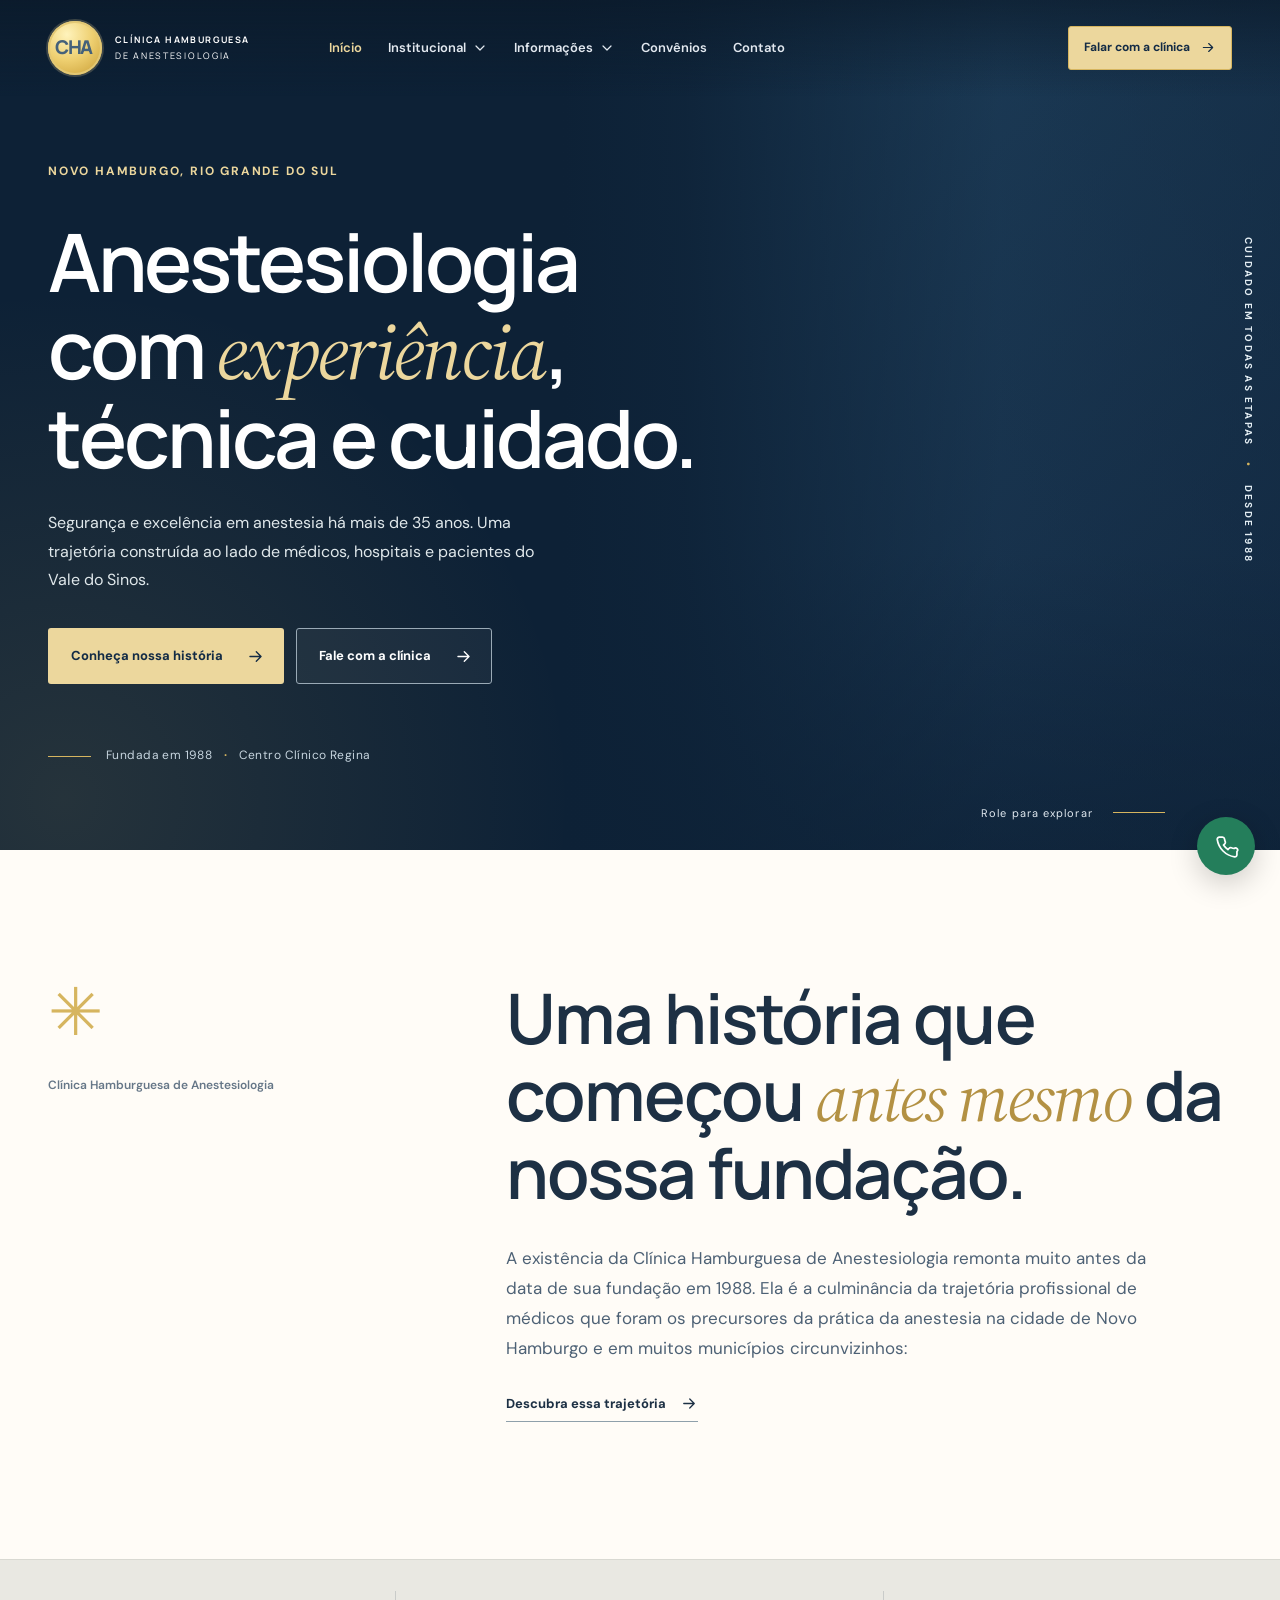
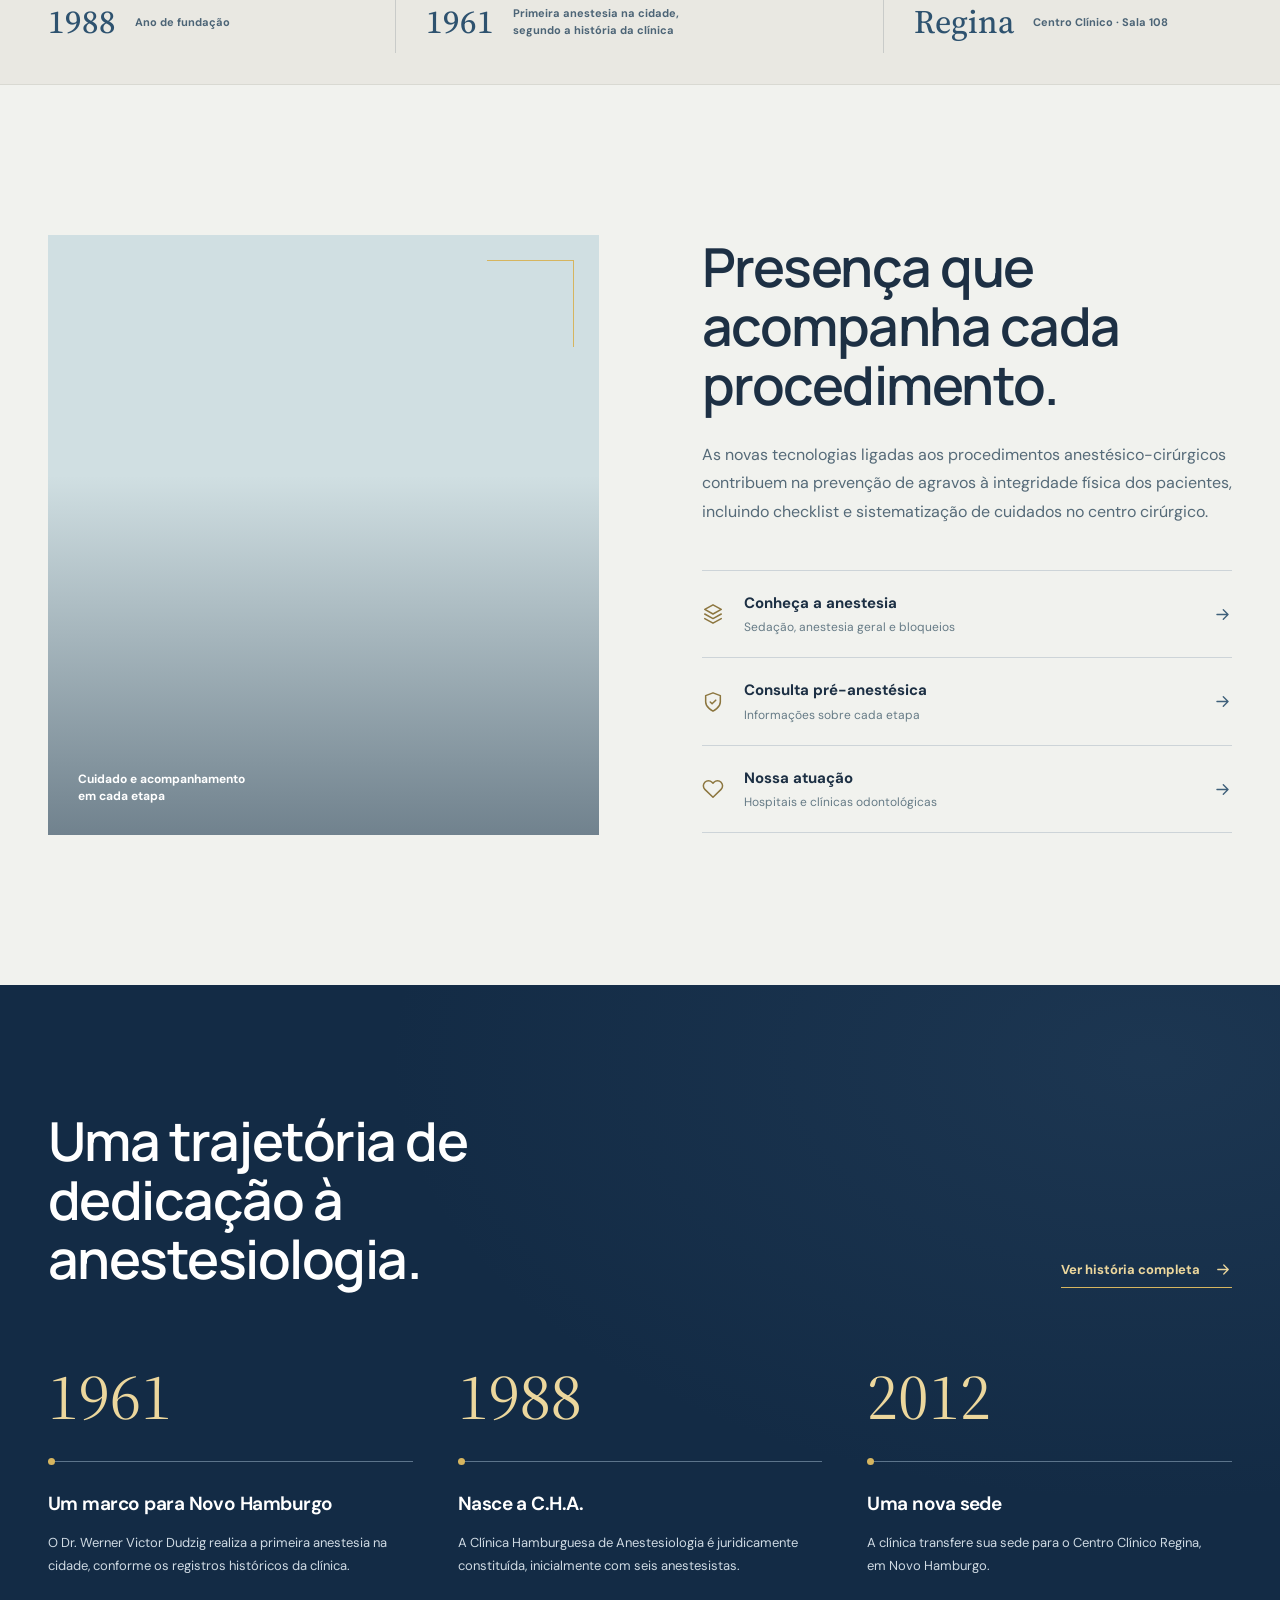
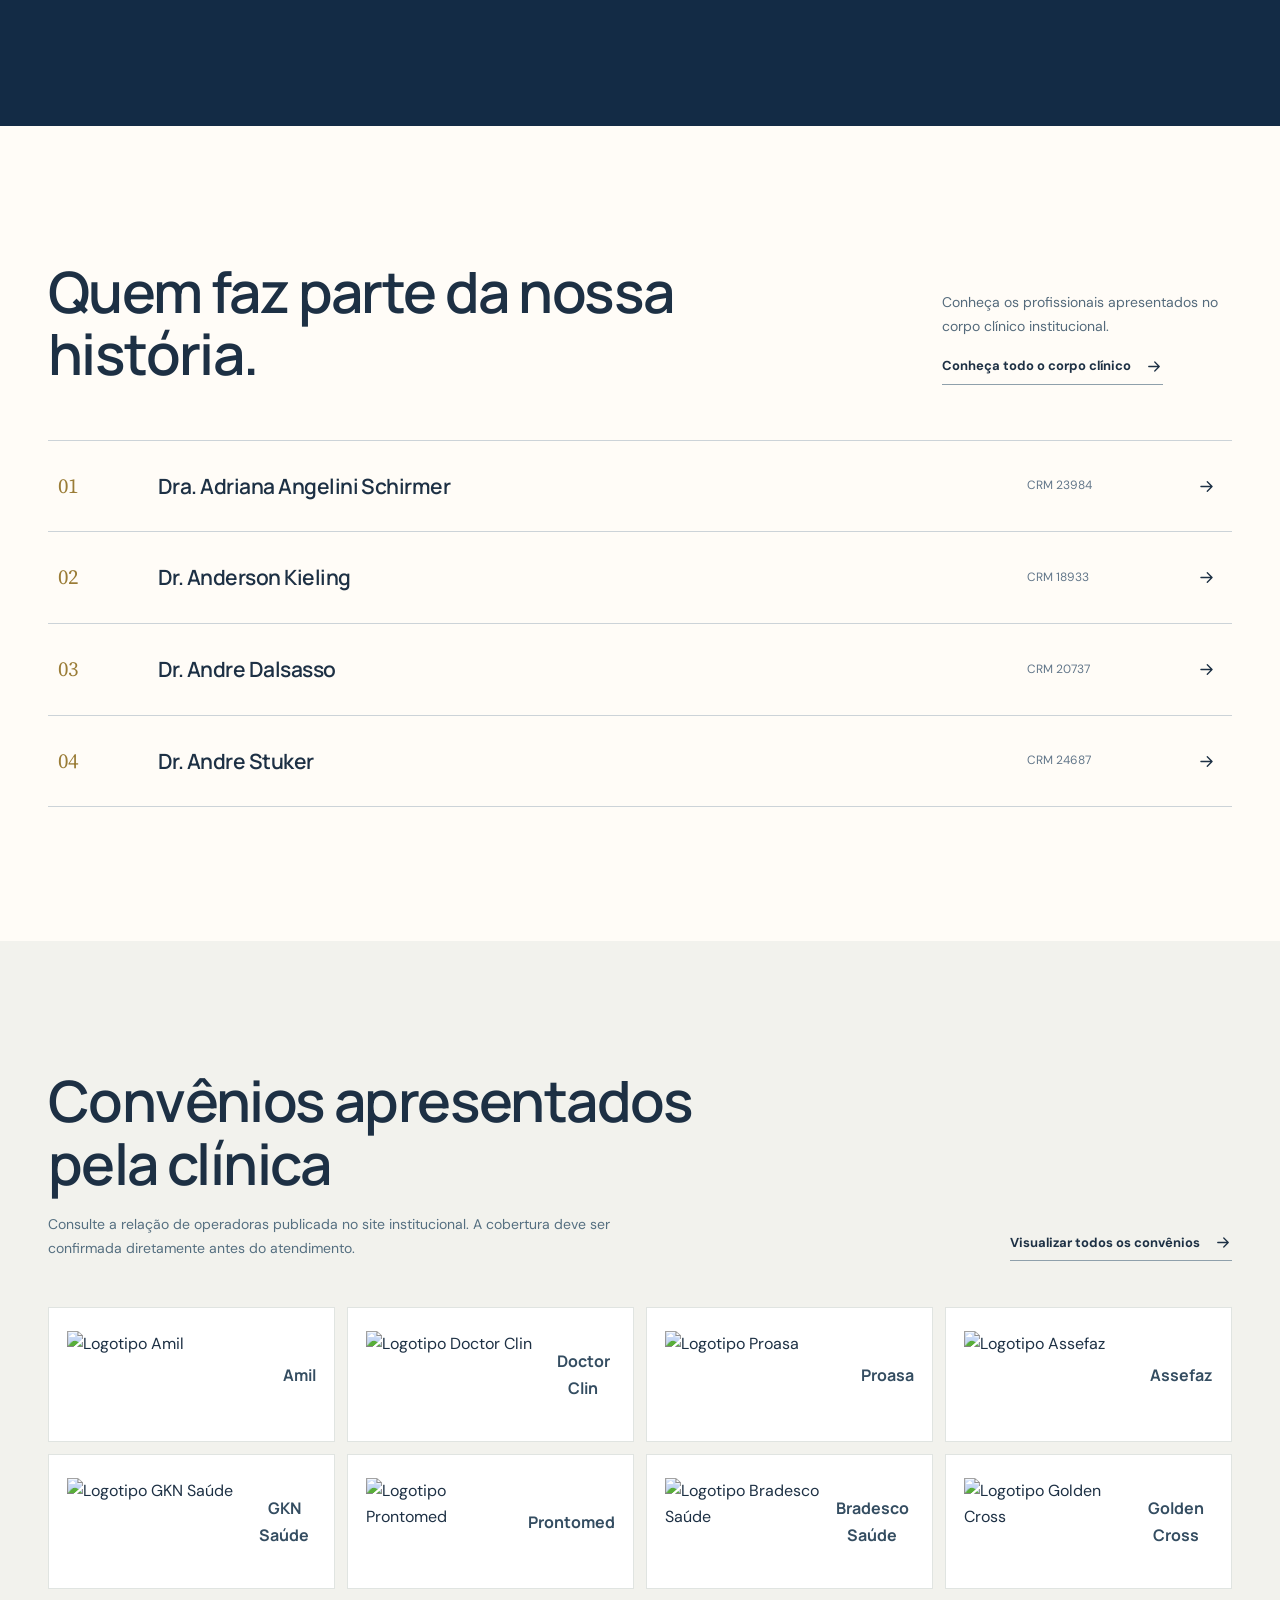
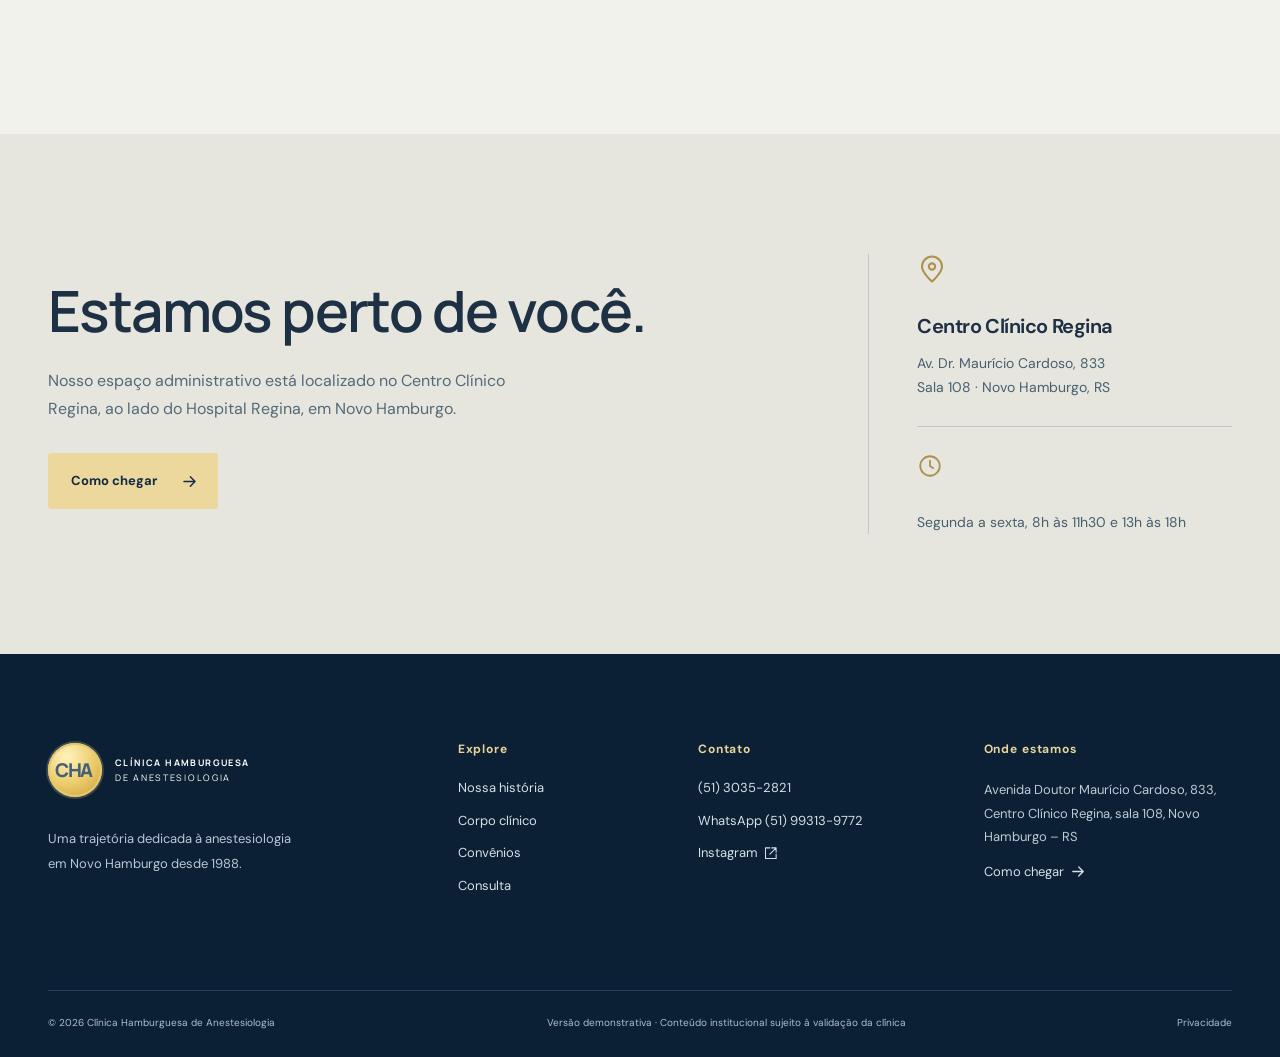
==== index.html @ e865739a "feat: primeira versão completa do site institucional CHA" ====
<!doctype html>
<html lang="pt-BR">
<head>
  <meta charset="UTF-8" />
  <meta name="viewport" content="width=device-width, initial-scale=1" />
  <meta name="theme-color" content="#122943" />
  <meta name="description" content="Clínica Hamburguesa de Anestesiologia. Desde 1988 em Novo Hamburgo, RS. Conheça nossa história, corpo clínico, convênios e formas de atendimento." />
  <meta property="og:type" content="website" />
  <meta property="og:title" content="Clínica Hamburguesa de Anestesiologia | Novo Hamburgo" />
  <meta property="og:description" content="Conheça a história, o corpo clínico e os serviços de anestesiologia da C.H.A." />
  <meta property="og:image" content="https://clinicaanestesiologia.com.br/wp-content/uploads/2019/10/logo-CHA.png" />
  <title>Clínica Hamburguesa de Anestesiologia — Novo Hamburgo</title>
  <link rel="preconnect" href="https://fonts.googleapis.com" />
  <link rel="preconnect" href="https://fonts.gstatic.com" crossorigin />
  <link href="https://fonts.googleapis.com/css2?family=DM+Sans:wght@400;500;600;700&family=Manrope:wght@400;500;600;700;800&family=Source+Serif+4:opsz,wght@8..60,400;8..60,500;8..60,600&display=swap" rel="stylesheet" />
  <style>:root{--navy:#132b45;--navy-2:#0d2136;--navy-3:#1f4267;--cream:#f7f5ef;--paper:#fffcf7;--gold:#d6b55f;--gold-2:#ecd79d;--ink:#1d3044;--muted:#57697a;--line:#dce0df;--white:#fff;--wrap:1232px;--serif:'Source Serif 4',Georgia,serif;--sans:'DM Sans',Arial,sans-serif;--display:'Manrope',Arial,sans-serif}
*,*::before,*::after{box-sizing:border-box}html{scroll-behavior:smooth;scroll-padding-top:110px}body{margin:0;background:var(--cream);color:var(--ink);font-family:var(--sans);font-size:16px;line-height:1.65;-webkit-font-smoothing:antialiased;text-rendering:optimizeLegibility}::selection{background:var(--gold);color:var(--navy)}::-webkit-scrollbar{width:10px}::-webkit-scrollbar-thumb{background:#a7b3bc;border:2px solid var(--cream);border-radius:20px}::-webkit-scrollbar-track{background:var(--cream)}a{color:inherit;text-decoration:none}button,input{font:inherit}button{cursor:pointer}img{display:block;max-width:100%}svg{flex-shrink:0}h1,h2,h3,h4,p{margin-top:0}h1,h2,h3{line-height:1.1;letter-spacing:-.028em}h1,h2{font-family:var(--display);font-weight:600}h2{font-size:clamp(2.35rem,4.45vw,4.35rem)}h3{font-size:1.25rem;font-weight:650}p{line-height:1.77}a:focus-visible,button:focus-visible,input:focus-visible{outline:3px solid var(--gold);outline-offset:5px;border-radius:2px}.wrap{width:min(calc(100% - 96px),var(--wrap));margin-inline:auto}.top-progress{position:fixed;top:0;left:0;width:100%;height:3px;transform:scaleX(0);transform-origin:left;background:var(--gold);z-index:1000;pointer-events:none}.skip-link{position:fixed;top:-200px;left:24px;z-index:1001;background:var(--paper);padding:12px 20px}.skip-link:focus{top:12px}.no-script{padding:32px;max-width:700px;margin:auto}.site-header{position:fixed;z-index:100;top:0;width:100%;height:96px;color:white;transition:background .3s ease,height .3s ease,box-shadow .3s ease;background:linear-gradient(180deg,rgba(10,24,39,.62),rgba(10,24,39,0))}.site-header.scrolled{height:78px;background:rgba(12,32,53,.97);box-shadow:0 10px 35px #081b2f17}.header-inner{height:100%;display:flex;align-items:center;gap:28px;justify-content:space-between}.brand{display:inline-flex;align-items:center;gap:13px;min-width:253px;max-width:290px}.brand-mark{width:54px;height:54px;flex:none;border-radius:50%;background:radial-gradient(circle at 35% 25%,#fff3bc 0%,#eecf70 48%,#c79b32 100%);color:#45617a;display:flex;align-items:center;justify-content:center;box-shadow:inset 0 0 0 2px #e3c875,0 0 0 2px rgba(236,215,157,.22)}.brand-mark strong{font-family:var(--display);font-size:19px;font-weight:800;letter-spacing:-.08em;padding-right:3px}.brand-type{font-family:var(--display);display:grid;gap:3px;color:#fff;font-size:9px;font-weight:700;letter-spacing:.155em;line-height:1.35}.brand-type span:last-child{font-size:9px;font-weight:400;letter-spacing:.19em}.desktop-nav{display:flex;gap:26px;align-items:center;font-size:13px;font-weight:600}.desktop-nav>a,.nav-dropdown>button{white-space:nowrap;display:flex;gap:6px;align-items:center;color:#e3e9f0;transition:color .2s ease;background:none;border:0;padding:14px 0}.desktop-nav a:hover,.desktop-nav .is-current,.nav-dropdown button:hover{color:var(--gold-2)}.nav-dropdown{position:relative}.nav-dropdown button svg{transition:transform .25s}.nav-dropdown button[aria-expanded="true"] svg{transform:rotate(180deg)}.dropdown-panel{opacity:0;visibility:hidden;pointer-events:none;position:absolute;top:100%;left:-24px;width:224px;border-radius:8px;background:var(--paper);color:var(--navy);box-shadow:0 20px 45px #091a3052;padding:11px 0;transform:translateY(-7px);transition:opacity .18s,transform .18s,visibility .18s}.nav-dropdown:hover .dropdown-panel,.nav-dropdown:focus-within .dropdown-panel,.nav-dropdown:has(button[aria-expanded="true"]) .dropdown-panel{opacity:1;visibility:visible;pointer-events:auto;transform:translateY(0)}.dropdown-panel a{display:block;padding:9px 22px;transition:background .2s;color:var(--navy)}.dropdown-panel a:hover{background:#ede9dd;color:var(--navy)}.header-contact{margin-left:auto;display:inline-flex;align-items:center;gap:10px;color:var(--navy);background:var(--gold-2);border:1px solid var(--gold);padding:11px 15px;border-radius:3px;white-space:nowrap;font-weight:700;font-size:12px;transition:transform .25s,background .25s}.header-contact svg{width:16px}.header-contact:hover{transform:translateY(-2px);background:#ffe4a0}.mobile-toggle,.mobile-menu{display:none}.btn{display:inline-flex;align-items:center;justify-content:space-between;gap:23px;padding:17px 18px 17px 22px;min-height:56px;border:1px solid transparent;font-size:13px;font-weight:700;border-radius:3px;line-height:1.1;transition:background .25s,color .25s,transform .25s,box-shadow .25s;white-space:nowrap}.btn-icon{display:flex;align-items:center;justify-content:center}.btn:hover{transform:translateY(-3px);box-shadow:0 14px 28px rgba(4,16,30,.16)}.btn-gold{color:var(--navy);background:var(--gold-2)}.btn-gold:hover{background:#ffe5a0}.btn-outline{color:white;border-color:#9aaab6;background:#ffffff0b}.btn-outline:hover{background:#fff;color:var(--navy)}.btn-navy{background:var(--navy);color:white}.btn-navy:hover{background:var(--navy-3)}.text-link{display:inline-flex;gap:14px;align-items:center;font-size:13px;font-weight:700;border-bottom:1px solid #8fa0ab;padding-bottom:7px;transition:gap .2s,color .2s}.text-link svg,.contact-facts a svg,.map-bottom a svg,.footer-address a svg{width:18px;transition:transform .3s}.text-link:hover{gap:22px;color:#a47a23}.text-link.on-dark{color:var(--gold-2);border-color:#d6b55f}.light-surface{background:var(--paper)}
/* Hero */
.hero{height:min(850px,100svh);min-height:715px;background:var(--navy-2);position:relative;overflow:hidden;color:white}.hero-picture{position:absolute;inset:0 0 0 44%;background:linear-gradient(140deg,#234967,#172f4a);overflow:hidden}.hero-picture img{width:100%;height:100%;object-fit:cover;object-position:center;filter:saturate(.64) contrast(1.09) brightness(.84);animation:hero-zoom 13s cubic-bezier(.13,.84,.17,1) both}.hero-picture:after{content:'';position:absolute;inset:0;background:linear-gradient(90deg,var(--navy-2) 0%,rgba(13,33,54,.9) 17%,rgba(13,33,54,.28) 61%,rgba(13,33,54,.45) 100%),linear-gradient(0deg,rgba(13,33,54,.65),transparent 35%)}.hero-constellation{position:absolute;right:0;bottom:0;width:46%;height:65%;z-index:2;opacity:.28;pointer-events:none}.hero-noise{position:absolute;inset:0;z-index:2;pointer-events:none;background:radial-gradient(circle at 5% 94%,rgba(214,181,95,.12),transparent 35%)}.hero-grid{position:relative;display:grid;grid-template-columns:1fr;align-items:center;height:100%;z-index:5}.hero-text{padding-top:77px;max-width:720px}.hero-place{font-size:12px;letter-spacing:.15em;text-transform:uppercase;color:var(--gold-2);margin-bottom:36px;font-weight:700}.hero h1{font-size:clamp(3.65rem,6.3vw,6rem);line-height:1.075;max-width:775px;letter-spacing:-.037em;margin-bottom:28px;text-wrap:balance;animation:hero-enter .85s cubic-bezier(.16,1,.3,1) both}.hero h1 em,.manifesto-copy h2 em{font-family:var(--serif);font-weight:400;letter-spacing:-.033em}.hero h1 em{font-style:italic;color:var(--gold-2)}.hero-description{max-width:510px;line-height:1.78;color:#e0e8eb;font-size:16px;margin-bottom:34px;animation:hero-enter .95s .12s cubic-bezier(.16,1,.3,1) both}.hero-ctas{display:flex;flex-wrap:wrap;align-items:center;gap:12px;animation:hero-enter .95s .2s cubic-bezier(.16,1,.3,1) both}.hero-established{display:flex;gap:15px;align-items:center;color:#c7d5df;font-size:12px;margin-top:62px;letter-spacing:.035em}.hero-established b{color:var(--gold);padding:0 8px}.established-rule{width:43px;height:1px;background:var(--gold)}.hero-vertical{position:absolute;right:24px;top:47%;z-index:6;font-size:10px;color:#e2ecf2;letter-spacing:.22em;font-weight:700;writing-mode:vertical-rl;transform:translateY(-50%)}.hero-vertical span{color:var(--gold);padding:12px 0}.hero-scroll{position:absolute;right:9%;bottom:28px;z-index:5;display:flex;align-items:center;gap:20px;color:#e0e8ef;font-size:11px;letter-spacing:.1em}.hero-scroll span{width:52px;height:1px;background:var(--gold)}
/* Home editorial sections */
.manifesto-section{padding:130px 0 137px}.manifesto{display:grid;grid-template-columns:1fr 2fr;gap:8%}.manifesto-side{display:flex;flex-direction:column;gap:30px;color:#667788;font-size:12px;font-weight:600}.manifesto-symbol{font-size:66px;line-height:1;color:var(--gold);font-weight:400}.manifesto-copy h2{max-width:800px;font-size:clamp(3rem,5.45vw,5.25rem);margin-bottom:31px}.manifesto-copy h2 em{color:#b39143}.manifesto-copy p{font-size:17px;color:#4d6175;max-width:670px;margin-bottom:26px}.highlight-strip{background:#e9e8e2;border-top:1px solid #d9d9d2;border-bottom:1px solid #d9d9d2}.highlight-content{display:grid;grid-template-columns:1fr 1.4fr 1fr;padding:31px 0}.highlight-content>div{display:flex;align-items:center;gap:19px;min-height:62px;padding:0 30px;border-right:1px solid #c9cbc9}.highlight-content>div:first-child{padding-left:0}.highlight-content>div:last-child{border-right:0;padding-right:0}.highlight-content strong{font-family:var(--serif);font-size:33px;font-weight:500;color:#2e526f;line-height:1}.highlight-content span{color:#4c6476;font-size:11px;line-height:1.5;font-weight:700;max-width:190px}.care-section{background:#f1f2ee;padding:150px 0}.care-grid{display:grid;grid-template-columns:1.04fr 1fr;align-items:center;gap:min(8vw,115px)}.care-photo{height:600px;position:relative;background:#d0dfe2;overflow:hidden}.care-photo>img{width:100%;height:100%;object-fit:cover;filter:saturate(.68);transition:transform 1.2s cubic-bezier(.16,1,.3,1)}.care-photo:hover img{transform:scale(1.055)}.care-photo:after{position:absolute;inset:40% 0 0;background:linear-gradient(transparent,#0d21367d);content:''}.care-photo-note{position:absolute;z-index:2;color:white;font-size:12px;font-weight:700;bottom:30px;left:30px;max-width:180px;line-height:1.4}.care-photo-corner{position:absolute;width:87px;height:87px;border-top:1px solid var(--gold);border-right:1px solid var(--gold);top:25px;right:25px}.care-copy h2{font-size:clamp(2.8rem,4.2vw,4.4rem);max-width:610px;margin-bottom:27px}.care-copy>p{color:#556a78;max-width:535px;margin-bottom:44px}.care-links{border-top:1px solid #cdd4d8}.care-links>a{display:flex;align-items:center;gap:20px;padding:21px 0;border-bottom:1px solid #cdd4d8;transition:padding .2s,color .2s}.care-links>a:hover{padding-left:6px;color:#866a25}.care-links>a>span:first-child{display:flex;color:#8c763f}.care-links>a>span:nth-child(2){display:flex;flex-direction:column;flex:1;line-height:1.5}.care-links b{font-size:15px}.care-links small{font-size:12px;color:#667b86;margin-top:4px}.care-links>a>svg{color:#3f607a}.history-preview{background:var(--navy);color:white;padding:126px 0 135px;position:relative}.history-preview:before{content:'';position:absolute;inset:0;opacity:.19;background:radial-gradient(ellipse at 90% 10%,#446686,transparent 47%)}.history-preview .wrap{position:relative}.history-preview-top{display:flex;justify-content:space-between;align-items:end;gap:30px;margin-bottom:73px}.history-preview h2{font-size:clamp(2.8rem,4.2vw,4.5rem);max-width:660px;margin-bottom:0}.milestone-grid{display:grid;grid-template-columns:repeat(3,1fr);gap:45px}.milestone-year{font-family:var(--serif);color:var(--gold-2);font-size:65px;line-height:1.1;font-weight:400}.milestone-line{margin:28px 0 32px;border-top:1px solid #5c748b;position:relative}.milestone-line:before{content:'';position:absolute;left:0;top:-4px;height:7px;width:7px;border-radius:50%;background:var(--gold)}.milestone h3{font-size:19px;margin-bottom:16px}.milestone p{max-width:350px;color:#cfdae3;font-size:13px;line-height:1.8}.people-preview{padding:134px 0}.people-heading{display:flex;align-items:end;justify-content:space-between;gap:60px;margin-bottom:55px}.people-heading h2{max-width:680px;margin-bottom:0}.people-heading>div{max-width:290px}.people-heading p{color:#546a7b;font-size:14px;line-height:1.7}.people-shortlist{border-top:1px solid #ccd3d8}.person-row{display:grid;grid-template-columns:80px 1fr 150px 25px;align-items:center;padding:28px 10px;border-bottom:1px solid #ccd3d8;gap:20px;transition:background .24s,padding .24s}.person-row:hover{padding-left:22px;background:#e9edf0}.person-index{font-family:var(--serif);font-size:21px;color:#9a7c36}.person-name{font-family:var(--display);font-size:21px;font-weight:600;letter-spacing:-.025em}.person-crm{color:#63778a;font-size:12px}.person-row svg{width:19px}.insurance-preview{background:#f2f2ed;padding:128px 0 145px}.insurance-preview-head{display:flex;justify-content:space-between;align-items:end;gap:28px;margin-bottom:46px}.section-heading h2{margin-bottom:17px;max-width:750px}.section-heading p{font-size:14px;color:#556f80;max-width:590px;margin:0}.logo-grid{display:grid;grid-template-columns:repeat(4,1fr);gap:12px}.logo-tile{background:white;min-height:135px;display:flex;align-items:center;justify-content:center;padding:18px;border:1px solid #e0e4e1;transition:transform .3s,box-shadow .3s}.logo-tile:hover{transform:translateY(-5px);box-shadow:0 17px 29px #0e254117}.logo-tile img{width:100%;height:88px;object-fit:contain}.logo-fallback{font-family:var(--display);font-size:16px;font-weight:700;color:#344d61;text-align:center}.closing-section{background:#e7e6de;padding:120px 0}.closing-grid{display:grid;grid-template-columns:1.35fr .75fr;gap:14%;align-items:center}.closing-copy h2{max-width:600px;margin-bottom:25px}.closing-copy p{max-width:505px;color:#546979;margin-bottom:30px}.closing-address{border-left:1px solid #bfc7c8;padding-left:48px}.closing-address>svg{color:#ad914e;margin-bottom:22px}.closing-address h3{margin-bottom:14px}.closing-address p{font-size:14px;color:#465f70;margin-bottom:0}.closing-sep{height:1px;background:#bdc8cb;margin:26px 0}
/* Interior pages */
.page-hero{background:var(--navy-2);position:relative;color:white;min-height:420px;display:flex;align-items:flex-end;isolation:isolate;overflow:hidden}.page-hero-art{position:absolute;inset:0;z-index:-2;background-color:var(--navy);background-size:cover;background-position:center}.page-hero-art:after{content:'';position:absolute;inset:0;background:linear-gradient(120deg,#132b45d9,#152f4780)}.page-hero-inner{padding-top:165px;padding-bottom:65px}.page-hero h1{font-size:clamp(3.35rem,6.6vw,6rem);margin:22px 0 18px;letter-spacing:-.035em}.page-hero p{max-width:735px;color:#e2e8ef;font-size:16px;margin-bottom:0}.breadcrumbs{font-size:12px;font-weight:600;color:#d5dfea;display:flex;gap:12px;align-items:center}.breadcrumbs a:hover{color:var(--gold)}.breadcrumbs span:last-child{color:var(--gold-2)}.page-hero-line{position:absolute;bottom:0;left:0;width:100%;height:4px;background:linear-gradient(90deg,var(--gold),transparent 57%)}.intro-full{display:grid;grid-template-columns:1.7fr 1fr;align-items:end;gap:80px;padding-top:120px;padding-bottom:45px}.intro-full h2{font-size:clamp(2.45rem,4.3vw,4.1rem);margin-bottom:0}.intro-full p{margin-bottom:10px;color:#566b7c;font-size:14px}.editorial-layout{display:grid;grid-template-columns:260px minmax(0,1fr);gap:95px;padding:75px 0 135px}.editorial-aside{font-size:13px}.sticky-aside{position:sticky;top:125px;padding-top:11px;border-top:1px solid #bcc6ca}.sticky-aside>strong{display:block;margin:17px 0 22px;font-size:12px;text-transform:uppercase;letter-spacing:.12em;color:#667888}.sticky-aside>div{display:grid;gap:9px}.sticky-aside a{padding:7px 0;color:#40586e;line-height:1.5}.sticky-aside a:hover{color:#99752d}.editorial-block{padding-bottom:60px;margin-bottom:63px;border-bottom:1px solid #d7dbdc;scroll-margin-top:110px}.editorial-block:last-child{border:0;margin-bottom:0;padding-bottom:0}.editorial-block h2{font-size:clamp(2rem,3vw,3.2rem);margin-bottom:27px}.editorial-block>p{font-size:15px;color:#43596b;max-width:750px;margin-bottom:20px}.editorial-list{margin:20px 0 0;padding-left:25px;color:#42566b;font-size:15px;line-height:1.95;max-width:780px}.editorial-list li{padding-left:9px;margin-bottom:14px}.editorial-list li::marker{color:#b28c34}.medical-warning{padding:21px 24px;background:#fff5da;color:#614d21;border:1px solid #ead491;font-size:13px;margin-top:55px;line-height:1.8}.medical-warning+.editorial-layout{padding-top:90px}.final-quote{font-family:var(--serif);font-size:clamp(2rem,3vw,3.3rem);color:var(--navy);font-style:italic;max-width:850px;text-align:center;padding:0 0 130px}.contact-band{background:#d7c08a;padding:68px 0}.contact-band-in{display:flex;gap:70px;align-items:center;justify-content:space-between}.contact-band h2{font-size:clamp(1.75rem,3.2vw,3.2rem);max-width:800px;margin-bottom:17px}.contact-band p{margin:0;max-width:650px;color:#3f4a49}.contact-band .btn{background:var(--navy);color:white;flex:none}.contact-band .btn:hover{background:#2e4c6a}
/* Team */
.team-section{padding:95px 0 135px;background:var(--paper)}.team-tools{display:flex;align-items:center;justify-content:space-between;gap:30px;margin-bottom:20px}.team-tools>p{margin:0;font-size:13px;color:#55697c;font-weight:600}.search-box{display:flex;gap:13px;align-items:center;border:1px solid #becbd0;background:white;padding:9px 15px;width:310px;color:#596d7c;transition:border .2s}.search-box:focus-within{border-color:#aa842e}.search-box input{border:0;background:transparent;outline:none;width:100%;font-size:13px;color:var(--ink);min-width:0}.search-box input:focus-visible{outline:none}.search-box input::placeholder{color:#667989;opacity:1}.search-count{font-size:12px;color:#4b6477;min-height:18px;margin:0 0 15px}.team-grid{display:grid;grid-template-columns:repeat(3,minmax(0,1fr));gap:16px}.team-card{background:#f1f3f0;border:1px solid #dbe1df;min-height:345px;display:flex;flex-direction:column;justify-content:space-between;transition:transform .3s,box-shadow .3s}.team-card:hover{transform:translateY(-4px);box-shadow:0 23px 35px #0f2d4614}.team-card[hidden],.no-results[hidden]{display:none!important}.team-card-top{display:flex;align-items:flex-start;justify-content:space-between;padding:21px 24px}.team-monogram{font-family:var(--serif);color:#b59650;font-size:57px;line-height:1;font-weight:400}.team-order{font-size:11px;color:#8092a0}.team-card-bottom{padding:10px 24px 28px}.team-card-bottom h2{font-size:21px;font-weight:700;margin-bottom:7px}.team-role{font-size:12px;font-weight:700;color:#3b5d75;margin-bottom:2px}.team-crm{font-size:11px;font-weight:700;letter-spacing:.04em;color:#976d23;margin-bottom:16px}.team-bio{font-size:13px;color:#536979;line-height:1.73;margin:0}.no-results{background:#e6ecea;padding:25px;text-align:center;font-size:14px}.source-note{color:#627586;font-size:12px;max-width:880px;margin-top:33px}.clinic-intro{padding:115px 0}.clinic-intro-grid{display:grid;grid-template-columns:1fr 1.05fr;gap:14%}.clinic-intro h2{font-size:clamp(2.5rem,4vw,4rem)}.clinic-intro h3{font-size:20px}.clinic-intro p{color:#4c6275}.staff-section{padding:115px 0 145px}.staff-grid{display:grid;grid-template-columns:repeat(2,1fr);column-gap:70px}.staff-row{display:grid;grid-template-columns:53px 1fr;gap:20px;padding:32px 0 23px;border-top:1px solid #ccd4d5}.staff-no{font-family:var(--serif);color:#b09047;font-size:24px}.staff-row h3{font-size:23px;margin:0 0 8px}.staff-row p{font-size:13px;line-height:1.7;margin-bottom:0;color:#4d6073}.staff-row .staff-role{font-weight:700;color:#947535;margin-bottom:15px}
/* Other pages */
.action-section{padding:125px 0}.action-row{display:grid;grid-template-columns:1fr 1fr;align-items:center;gap:11%;margin-bottom:100px}.action-row:last-child{margin-bottom:0}.action-row.reverse .action-img{order:2}.action-row h2{margin-bottom:22px}.action-row p{color:#536b7c;max-width:440px}.action-img{height:390px;background:#d2dee5;overflow:hidden}.action-img img{width:100%;height:100%;object-fit:cover;transition:transform 1s}.action-img:hover img{transform:scale(1.06)}.insurance-list{padding:85px 0 125px}.insurance-list .logo-grid{grid-template-columns:repeat(4,1fr)}.logo-disclaimer{font-size:14px;max-width:760px;color:#536b7b;margin-bottom:35px}.insurance-cta{margin-top:78px;padding-top:48px;border-top:1px solid #ced6d7;display:flex;justify-content:space-between;align-items:center;gap:30px}.insurance-cta h2{font-size:clamp(2rem,3.2vw,3.4rem);margin-bottom:12px}.insurance-cta p{color:#5e7181;margin-bottom:0}.social-section{padding:95px 0 135px}.social-block{display:grid;grid-template-columns:260px 1fr;gap:95px;padding:40px 0 95px;border-bottom:1px solid #d9deda}.social-block:last-child{border-bottom:0}.social-number{font-family:var(--serif);font-size:30px;color:#a17c2e}.social-block h2{font-size:clamp(2.2rem,3.65vw,3.7rem);margin-bottom:25px}.social-block h3{margin-top:40px;margin-bottom:14px;font-size:20px}.social-block p{color:#4c6071}.knowledge-section{padding:110px 0 150px}.knowledge-section>h2{font-size:clamp(2.5rem,4vw,4rem)}.knowledge-section>p{max-width:850px;color:#536778;margin:18px 0 48px}.knowledge-grid{display:grid;grid-template-columns:repeat(3,1fr);gap:18px}.knowledge-article{border:1px solid #d5dbdc;background:var(--paper);padding:32px 30px 36px;display:flex;flex-direction:column;min-height:340px;transition:transform .25s,box-shadow .25s}.knowledge-article:hover{transform:translateY(-5px);box-shadow:0 15px 30px #112f4317}.knowledge-article>span:first-child{color:#9c7936;font-size:10px;font-weight:800;letter-spacing:.12em;margin-bottom:27px}.knowledge-article h3{font-size:24px;margin-bottom:14px}.knowledge-article p{font-size:13px;color:#536a7a}.article-more{margin-top:auto;display:flex;align-items:center;gap:12px;font-weight:700;font-size:13px}.article-more svg{width:17px}.privacy-copy{max-width:720px}.privacy-copy p{color:#536b7d}.privacy-copy a{text-decoration:underline;text-decoration-color:#a48438;text-underline-offset:4px}
/* Contact + footer */
.contact-main{padding:100px 0 140px}.contact-main-grid{display:grid;grid-template-columns:.9fr 1.1fr;gap:10%}.contact-details>h2{font-size:clamp(2.5rem,3.6vw,3.8rem)}.contact-details>p{color:#556b7b;font-size:14px;margin:23px 0 40px}.contact-facts{display:grid;gap:27px;margin-bottom:42px}.contact-facts>div{display:flex;align-items:start;gap:22px}.contact-facts>div>svg{color:#a68334;margin-top:4px}.contact-facts strong{font-size:14px}.contact-facts p{font-size:13px;color:#516576;line-height:1.7;margin:7px 0}.contact-facts a{font-size:13px;font-weight:700;display:inline-flex;align-items:center;gap:8px}.contact-facts a:hover{color:#a07a2a}.contact-map{min-height:600px;display:flex;flex-direction:column;background:#e6e6df;border:1px solid #d6dedb}.contact-map iframe{display:block;border:0;width:100%;flex:1;min-height:540px;filter:grayscale(.18)}.map-bottom{height:59px;padding:16px 20px;display:flex;justify-content:space-between;align-items:center;font-size:12px;color:#617486}.map-bottom a{display:flex;align-items:center;gap:10px;color:var(--navy);font-weight:700}.footer{background:#0b2034;color:#dde6ed;padding:89px 0 25px}.footer-top{display:grid;grid-template-columns:1.5fr .75fr .95fr 1.1fr;gap:6%;padding-bottom:82px}.brand-footer{margin-bottom:30px}.footer-top>div:first-child>p{font-size:13px;color:#b7c7d5;line-height:1.9}.footer-top h3{font-size:12px;font-weight:700;letter-spacing:.07em;color:#e8d49b;margin-bottom:22px}.footer-top>div:not(:first-child)>a{display:flex;margin:0 0 13px;align-items:center;gap:5px;font-size:13px;color:#d4e0e9;line-height:1.5}.footer-top a:hover{color:#f0d186}.footer-address p{font-size:13px;color:#bccbd5;line-height:1.8}.footer-bottom{border-top:1px solid #29425a;display:flex;gap:20px;justify-content:space-between;align-items:center;padding-top:24px;font-size:10px;color:#aebfd0}.wa-float{position:fixed;z-index:85;right:25px;bottom:25px;background:#247e5b;color:white;width:58px;height:58px;border-radius:50%;display:flex;align-items:center;justify-content:center;box-shadow:0 8px 30px #0003;transition:transform .25s}.wa-float:hover{transform:translateY(-5px) scale(1.05)}.not-found{padding:90px 0}
/* Motion and responsive */
.reveal{opacity:1;transform:none;transition:transform .9s cubic-bezier(.16,1,.3,1),opacity .9s cubic-bezier(.16,1,.3,1);will-change:auto}@media (prefers-reduced-motion:no-preference){.reveal:not(.in-view){opacity:.65;transform:translateY(28px)}.reveal.in-view{opacity:1;transform:none;transition-delay:calc(var(--i,0)*50ms)}}@keyframes hero-zoom{from{transform:scale(1.09)}to{transform:scale(1)}}@keyframes hero-enter{from{opacity:0;transform:translateY(20px);filter:blur(5px)}to{opacity:1;transform:translateY(0);filter:blur(0)}}
@media(min-width:1600px){.hero{height:850px}.hero-text{padding-top:80px}}@media(max-width:1260px){.wrap{width:min(calc(100% - 64px),var(--wrap))}.desktop-nav{gap:15px;font-size:12px}.brand{min-width:240px}.header-contact{padding:10px 12px}.care-grid{gap:7%}.hero-text{max-width:680px}.hero h1{font-size:clamp(3.65rem,6.3vw,5rem)}}
@media(max-width:1020px){.desktop-nav,.header-contact{display:none}.site-header{height:82px}.site-header.scrolled{height:72px}.mobile-toggle{width:46px;height:46px;border:1px solid #ffffff66;border-radius:4px;background:transparent;display:flex;flex-direction:column;align-items:center;justify-content:center;gap:5px;color:white}.mobile-toggle span{display:block;width:22px;height:2px;background:white;transition:transform .2s,opacity .2s}.mobile-toggle[aria-expanded="true"] span:first-child{transform:translateY(7px) rotate(45deg)}.mobile-toggle[aria-expanded="true"] span:nth-child(2){opacity:0}.mobile-toggle[aria-expanded="true"] span:last-child{transform:translateY(-7px) rotate(-45deg)}.mobile-menu{display:none;position:fixed;left:0;right:0;top:72px;bottom:0;padding:20px 32px 75px;background:var(--navy);overflow:auto;box-shadow:0 20px 40px #0006}.mobile-menu.is-open{display:block}.mobile-menu a{display:flex;align-items:center;justify-content:space-between;padding:13px 0;border-bottom:1px solid #ffffff24;color:#eef5f8;font-size:16px}.mobile-menu a.is-current{color:var(--gold-2)}body.menu-open{overflow:hidden}.hero-text{max-width:700px}.hero-picture{left:34%}.manifesto{gap:50px;grid-template-columns:210px 1fr}.care-photo{height:510px}.care-grid{gap:42px}.milestone-grid{gap:25px}.editorial-layout{grid-template-columns:200px 1fr;gap:45px}.contact-main-grid{gap:6%}.footer-top{grid-template-columns:1.5fr 1fr;row-gap:40px}.team-grid{grid-template-columns:repeat(2,1fr)}}
@media(max-width:740px){.wrap{width:calc(100% - 40px)}.site-header{height:75px}.site-header.scrolled{height:70px}.brand{min-width:auto;max-width:240px;gap:9px}.brand-mark{height:45px;width:45px}.brand-mark strong{font-size:17px}.brand-type{font-size:8px;letter-spacing:.09em}.brand-type span:last-child{font-size:8px;letter-spacing:.13em}.hero{min-height:760px;height:100svh;max-height:930px}.hero-picture{inset:0;background-color:#1e3954}.hero-picture img{object-position:54%}.hero-picture:after{background:linear-gradient(90deg,#0d2136f2,#0d2136b7 70%,#0d2136a3),linear-gradient(0deg,#0d2136bb,transparent)}.hero-constellation,.hero-vertical,.hero-scroll{display:none}.hero-grid{align-items:center}.hero-text{padding-top:60px}.hero-place{margin-bottom:25px;font-size:10px}.hero h1{font-size:clamp(3.1rem,10vw,4.4rem);letter-spacing:-.035em;margin-bottom:23px}.hero-description{font-size:14px;margin-bottom:30px}.hero-ctas{align-items:stretch;gap:10px}.hero-ctas .btn{width:100%;max-width:340px}.hero-established{margin-top:46px;font-size:11px;max-width:320px;line-height:1.5}.manifesto-section{padding:85px 0 93px}.manifesto{grid-template-columns:1fr;gap:34px}.manifesto-side{flex-direction:row;align-items:center;gap:18px}.manifesto-symbol{font-size:43px}.manifesto-copy h2{font-size:clamp(2.4rem,9vw,3.3rem)}.manifesto-copy p{font-size:15px}.highlight-content{display:grid;grid-template-columns:1fr;padding:0}.highlight-content>div{padding:24px 0;border-right:0;border-bottom:1px solid #c9cbc9}.highlight-content>div:last-child{border:0}.highlight-content strong{min-width:105px}.highlight-content span{max-width:230px}.care-section{padding:85px 0}.care-grid{grid-template-columns:1fr;gap:49px}.care-photo{height:400px}.care-copy h2{font-size:clamp(2.5rem,8vw,3.5rem)}.care-copy>p{font-size:15px;margin-bottom:26px}.history-preview{padding:85px 0 105px}.history-preview-top{display:block;margin-bottom:30px}.history-preview-top h2{margin-bottom:24px}.milestone-grid{grid-template-columns:1fr;gap:34px}.milestone{max-width:520px}.milestone-year{font-size:52px}.milestone-line{margin:16px 0 18px}.milestone p{max-width:490px}.people-preview{padding:90px 0}.people-heading{display:block;margin-bottom:36px}.people-heading h2{font-size:clamp(2.5rem,9vw,3.5rem);margin-bottom:25px}.person-row{grid-template-columns:40px 1fr 22px;gap:9px;padding:22px 0}.person-name{font-size:16px}.person-crm{display:none}.insurance-preview{padding:88px 0}.insurance-preview-head{display:block}.insurance-preview-head .text-link{margin-top:22px}.section-heading h2{font-size:clamp(2.5rem,9vw,3.4rem)}.logo-grid,.insurance-list .logo-grid{grid-template-columns:repeat(2,1fr);gap:9px}.logo-tile{min-height:118px;padding:9px}.logo-tile img{height:92px}.closing-section{padding:85px 0}.closing-grid{grid-template-columns:1fr;gap:54px}.closing-address{padding-left:25px}.closing-copy h2{font-size:clamp(2.7rem,10vw,4rem)}.page-hero{min-height:350px}.page-hero-inner{padding-top:140px;padding-bottom:55px}.page-hero h1{font-size:clamp(3.2rem,11vw,4.65rem)}.page-hero p{font-size:14px}.intro-full{display:block;padding-top:70px;padding-bottom:0}.intro-full h2{margin-bottom:20px}.editorial-layout{display:block;padding-top:60px;padding-bottom:80px}.editorial-aside{display:none}.editorial-block{padding-bottom:38px;margin-bottom:38px}.editorial-block h2{font-size:clamp(2rem,8vw,2.7rem)}.editorial-block p,.editorial-list{font-size:14px}.contact-band{padding:55px 0}.contact-band-in{display:block}.contact-band h2{margin-bottom:18px}.contact-band p{font-size:14px;margin-bottom:25px}.team-section{padding:60px 0 80px}.team-tools{display:block}.team-tools p{margin-bottom:20px}.search-box{width:100%}.team-grid{grid-template-columns:1fr;gap:12px}.team-card{min-height:290px}.team-card-top{padding-bottom:0}.team-monogram{font-size:40px}.clinic-intro{padding:75px 0}.clinic-intro-grid{grid-template-columns:1fr;gap:26px}.clinic-intro h2{margin-bottom:0}.staff-section{padding:70px 0}.staff-grid{grid-template-columns:1fr}.action-section{padding:70px 0}.action-row{grid-template-columns:1fr;gap:30px;margin-bottom:70px}.action-img{height:280px}.action-row.reverse .action-img{order:0}.action-row h2{margin-bottom:10px}.insurance-list{padding:64px 0 80px}.insurance-cta{display:block}.insurance-cta .btn{margin-top:20px}.social-section{padding:50px 0 90px}.social-block{grid-template-columns:1fr;gap:15px;padding-bottom:50px}.social-block h2{font-size:2.4rem}.social-block p,.social-block li{font-size:14px}.knowledge-section{padding:75px 0}.knowledge-grid{grid-template-columns:1fr}.knowledge-article{min-height:280px}.contact-main{padding:65px 0}.contact-main-grid{grid-template-columns:1fr;gap:60px}.contact-map{min-height:390px}.contact-map iframe{min-height:340px}.footer{padding-top:60px}.footer-top{grid-template-columns:1fr 1fr;column-gap:25px;row-gap:25px;padding-bottom:45px}.footer-top>div:first-child{grid-column:1/-1}.footer-address{grid-column:1/-1}.footer-bottom{flex-wrap:wrap;justify-content:flex-start;gap:10px;font-size:10px}.wa-float{width:53px;height:53px;right:16px;bottom:16px}.medical-warning{margin-top:30px;font-size:12px}.medical-warning+.editorial-layout{padding-top:55px}}
@media(max-width:360px){.brand-type{font-size:7px}.brand-type span:last-child{font-size:7px}.hero h1{font-size:2.85rem}.hero-place{font-size:9px}.hero-description{font-size:13px}.btn{font-size:12px}.logo-grid,.insurance-list .logo-grid{grid-template-columns:1fr 1fr}}
@media(prefers-reduced-motion:reduce){*,*::before,*::after{scroll-behavior:auto!important;animation:none!important;transition-duration:.01ms!important}.reveal{opacity:1!important;transform:none!important}.hero-picture img{transform:none!important}}
</style>
  <script type="module">
export const config = {
  brand: 'Clínica Hamburguesa de Anestesiologia',
  short: 'C.H.A.',
  phone: '(51) 3035-2821',
  phoneHref: 'tel:+555130352821',
  whatsapp: '(51) 99313-9772',
  whatsappHref: 'https://wa.me/5551993139772',
  instagram: 'https://www.instagram.com/clinicadeanestesiologia/',
  address: 'Avenida Doutor Maurício Cardoso, 833, Centro Clínico Regina, sala 108, Novo Hamburgo – RS',
  maps: 'https://www.google.com/maps/search/?api=1&query=Centro+Cl%C3%ADnico+Regina+Avenida+Doutor+Maur%C3%ADcio+Cardoso+833+Novo+Hamburgo',
  mapEmbed: 'https://www.google.com/maps?q=Avenida%20Doutor%20Mauricio%20Cardoso%20833%20Novo%20Hamburgo%20RS&output=embed',
  schedule: 'Segunda a sexta, 8h às 11h30 e 13h às 18h',
  source: 'https://clinicaanestesiologia.com.br/'
};
export const team = [
 ['Dra. Adriana Angelini Schirmer','Médica Anestesiologista','23984','Formada pela FFCMPA - Faculdade Federal de Ciências Médicas de Porto Alegre em 1998. Residência na Santa Casa de Misericórdia de Porto Alegre em 2000.'],
 ['Dr. Anderson Kieling','Médico Anestesiologista','18933','Formado pela UCS - Universidade de Caxias do Sul em 1991. Residência na SANE - Sociedade de Anestesiologia de Porto Alegre em 1993.'],
 ['Dr. Andre Dalsasso','Médico Anestesiologista','20737','Formado pela UCPel - Universidade Católica de Pelotas em 1994. Residência no SAJ - Serviço de Anestesia de Joinville em 1997.'],
 ['Dr. Andre Stuker','Médico Anestesiologista','24687','Formado pela UFSM - Universidade Federal de Santa Maria em 1999. Residência na Universidade Federal de Santa Maria em 2001.'],
 ['Dr. Gilson Kern','Médico Anestesiologista','5341','Formado pela UCPel - Universidade Católica de Pelotas em 1972. Residência no SEA - Serviços Especial de Anestesia em 1976.'],
 ['Dr. Gustavo Kern','Médico Anestesiologista','30492','Formado pela ULBRA - Universidade Luterana do Brasil em 2006. Residencia na UFCSPA - Universidade Federal de Ciências da Saúde de Porto Alegre em 2010.'],
 ['Dr. Henrique Dartora','Médico Anestesiologista','33267','Formado pela UFRGS - Universidade Federal do Rio Grande do Sul em 2009. Residência no HCPA - Hospital de Clínicas de Porto Alegre em 2014.'],
 ['Dr. João Vicenzi','Médico Anestesiologista','37856','Formado pela Universidade Federal de Pelotas.'],
 ['Dr. Leonardo Castelan','Médico Anestesiologista','29551','Formado pela ULBRA - Universidade Luterana do Brasil em 2005 - Residência na SANE - Sociedade de Anestesiologia em 2009.'],
 ['Dr. Manoel Schmiedel dos Santos','Médico Anestesiologista','37019','Formado pela UFRGS - Universidade Federal do Rio Grande do Sul em 2012 - Residência na SANE - Sociedade de Anestesiologia em 2016.'],
 ['Dra. Maria Helena Groth','Médica Anestesiologista','12411','Formada pela FFFCMPA - Fundação Faculdade Federal de Ciências Médicas de Porto Alegre em 1982. Residência no HCPA - Hospital de Clínica de Porto Alegre em 1984.'],
 ['Dr. Rafael Sens','Médico Anestesiologista','32359','Formado pela UFRGS - Universidade Federal do Rio Grande do Sul em 2008. Residência no HCPA - Hospital de Clínicas de Porto Alegre em 2014.'],
 ['Dr. Ramon Ruschel','Médico Anestesiologista','35655','Formado pela UFCSPA - Universidade Federal de Ciências da Saúde de Porto Alegre em 2011. Residência na UFSM - Universidade Federal de Santa Maria em 2015.'],
 ['Dr. Sergio Dudzig','Médico Anestesiologista','15272','Formado pela FFFCMPA - Fundação Faculdade Federal de Ciências Médicas de Porto Alegre em 1986. Residência no Centro de Ensino e Treinamento do Hospital Santa Casa em 1990 e Residência em Medicina Interna no Hospital Nossa Senhora da Conceição em 1988.'],
 ['Dr. Vinícius Mori','Médico Anestesiologista','19996','Formado pela UCS - Universidade de Caxias do Sul em 1993. Residência no Hospital/SPB - Hospital Sociedade Portuguesa de Beneficência de Santos em 1999.']
];
export const staff = [
 ['Rodrigo Amorim','Administrador','Responsável pela gestão administrativa da empresa'],
 ['Clarice Fink','Técnica em Enfermagem','Responsável pela escala médica.'],
 ['Justina Birck','Técnica em Enfermagem','Auxiliar técnica dos Anestesiologistas nos procedimentos'],
 ['Daniela Jaeger','Assistente Administrativa','Responsável pelo faturamento das contas médicas junto aos convênios'],
 ['Madalena Boff','Assistente Administrativa','Responsável pela conferência e ajustes das contas médicas'],
 ['Vanessa Valandro','Auxiliar administrativa','Responsável pela recepção, atendimento ao público e digitação das contas médicas']
];
const I='https://clinicaanestesiologia.com.br/wp-content/uploads/2016/03/';
export const insurances = [
 ['Amil','amil-1.jpg'],['Doctor Clin','https://clinicaanestesiologia.com.br/wp-content/uploads/2022/07/DOCTOR-CLIN-2.jpg'],['Proasa','proasa-3.jpg'],['Assefaz','assefaz-12.jpg'],['GKN Saúde','gknsaude-21.jpg'],['Prontomed','PRONTOMED-31.jpg'],['Bradesco Saúde','BRADESCO-SAUDE-13.jpg'],['Golden Cross','GOLDEN-CROSS-22.jpg'],['SAS','sas-32.jpg'],['CAAL','CAAL-14.jpg'],['Life Empresarial Saúde','LIFE-EMPRESARIAL-SAUDE-23.jpg'],['Sindrural','sindrural-33.jpg'],['Centro Clínico Gaúcho','CENTRO-CLINICO-GAUCHO-15.jpg'],['Multiclínica','MULTICLINICA-24.jpg'],['SulAmérica','SULAMERICA-34.jpg'],['Dana','dana-16.jpg'],['Postal Saúde','postalsaude-26.jpg'],['Unimed','unimed-35.jpg']
].map(([name,file])=>({name,image:file.startsWith('https://')?file:new URL(file,I).href}));
export const historySections = [
 {heading:'Uma trajetória a partir dos anos 60',intro:'A existência da Clínica Hamburguesa de Anestesiologia remonta muito antes da data de sua fundação em 1988. Ela é a culminância da trajetória profissional de médicos que foram os precursores da prática da anestesia na cidade de Novo Hamburgo e em muitos municípios circunvizinhos:',items:[
  'Em 1º de novembro de 1961, o Dr. Werner Victor Dudzig, com especialidade médica em anestesia, realizou a primeira anestesia na cidade de Novo Hamburgo. Antes disso, médicos de cidades vizinhas e freiras realizavam os procedimentos de sedação;',
  'Unindo-se a ele e a seu convite, começou a atuar a partir de 1962, o Dr. Hélio Rist Dias, formado em 1961 pela UFRGS, ambos reconhecidos em todo o Rio Grande do Sul como profissionais especializados em anestesia e por suas atuações nos hospitais Regina e Operário (atual Hospital Geral);',
  'Nessa época, todos os médicos realizavam procedimentos anestésicos, apesar de já existirem cursos específicos na área.',
  'Em 1965, o Dr. Hélio ingressou como membro da Sociedade Brasileira de Anestesia;',
  'Próximo a 1965, os doutores Ivon Andreoli e Jorge Roberto Azambuja Santos juntam-se aos doutores Hélio e Werner, suprindo as necessidades de anestesia nas cidades de Estância Velha, Dois Irmãos e Ivoti;',
  'Em dezembro de 1976, faleceu Dr. Dudzig e o Dr. Hélio passou a atuar sozinho nos hospitais de Novo Hamburgo;',
  'Em 1977, o Dr. Hélio se reuniu aos doutores Ivon e Jorge. Assim, eles passaram a atuar como uma equipe, atendendo as demandas da região pelos próximos 11 anos;',
  'Durante esse período, alguns médicos ingressaram na equipe: os doutores Gilson Kern, Marco Antônio Ribeiro, Rubens Castelan e Paulo Marques Schild;',
  'Em 1988, nasce a Clínica Hamburguesa de Anestesiologia, agora juridicamente formada, integrando seis médicos anestesistas;',
  'Neste ano, o Dr. Sergio Dudzig (filho do falecido Dr. Werner) foi chamado pelo antigo parceiro do seu pai – Dr. Hélio – para trabalhar na clínica.'
 ]},
 {heading:'Uma ação consistente desde 1988',intro:'A constituição da Clínica Hamburguesa de Anestesiologia em 1988 impulsionou sobremaneira as ações dos médicos anestesistas na cidade de Novo Hamburgo. A partir de sua fundação e a medida que os serviços públicos e privados da área da saúde foram se desenvolvendo no município, o papel do anestesista nos procedimentos cirúrgicos foi amplamente reconhecido. Isto porque, os profissionais envolvidos se mostraram dispostos a buscar novos conhecimentos, tecnologias e medicamentos para realizar os procedimentos mais avançados pari passu com os centros médicos internacionais:',items:[
  'Durante os anos 80, em relação ao exercício da profissão, vários avanços foram alcançados no âmbito da medicina anestesiológica – desde as formas de administração dos medicamentos durante as cirurgias, até a incorporação de modernas aparelhagens que garantem controle, precisão e eficácia durante as intervenções cirúrgicas;',
  'Entre as melhorias tecnológicas está a monitorização de administração de drogas – fundamental para medir a quantidade ideal de anestésicos a serem ministrados nos pacientes; aparelhos de ventilação; o oxímetro – para determinar a oxigenação do sangue próximo ao estado natural;',
  'Paralelo a isto, nesta década, foram incorporados sistemas para monitorar o estado dos pacientes durante os processos cirúrgicos, garantindo assim, pleno controle da ação anestésica durante os procedimentos;',
  'Em 1990, a Clínica Hamburguesa de Anestesiologia passa a atuar no Hospital São Rafael – atual Hospital Unimed em Novo Hamburgo.',
  'Em 1994, o Dr. Hélio Rist Dias assume a administração da Clínica.',
  'Em 2000, saída do Dr. Marco Antônio.',
  'Em 2012, a Clínica Hamburguesa de Anestesiologia transfere a sua sede para o Centro Clínico Regina – atendendo o hospital Regina através de cerca de 20 convênios da área da saúde e a Unimed Vale do Sinos.'
 ]}
];
export const anestesiaSections=[
 {heading:'Sedação',paragraphs:[
  'A sedação tem o objetivo de reduzir a ansiedade do paciente, “desconectando-o” do ambiente em que ele se encontra. A sedação permite que determinadas cirurgias ou exames sejam realizados confortavelmente pelo paciente.',
  'Utiliza-se medicamentos que podem ser aplicados por via venosa ou inalatória, geralmente são medicamentos que induzem o sono e retiram a ansiedade. A sedação pode ser feita isoladamente como no caso de exames diagnósticos ou associada à anestesia local ou regional para permitir que o paciente permaneça tranquilo durante o ato cirúrgico.',
  'Apesar da sedação ser considerada uma anestesia mais superficial, este conceito é equivocado pois existem vários niveis de sedação podendo ser do superficial ao profundo; neste caso o paciente pode necessitar de assistência ventilatória de forma semelhante a uma anestesia geral.'
 ]},
 {heading:'Anestesia Geral',paragraphs:[
  'A anestesia geral consta de hipnose, analgesia e imobilidade, ou seja, o paciente deve estar dormindo, sem dor e sem apresentar movimentos. Durante a anestesia geral demanda-se a assistência ventilatória já que a anestesia geral implica em algum tipo de ajuda para o paciente respirar, com o uso de cânulas, máscaras especiais (máscaras faciais ou máscaras laríngeas), tubos traqueais (sondas que são passadas dentro da traquéia).',
  'A respiração pode ser espontânea, quando controlada pelo próprio paciente, ou artificial, quando controlada pelo aparelho de anestesia.',
  'A anestesia geral pode ser realizada através da injeção de medicamentos na veia (anestesia geral venosa) ou através da inalação de gases anestésicos (anestesia geral inalatória). Mais freqüentemente utiliza-se ambas as técnicas combinadas (anestesia geral balanceada). Ocasionalmente associa-se também algum tipo de bloqueio à anestesia geral, geralmente objetivando reduzir a dor no pós-operatório. Os medicamentos podem ser administrados continuamente ou em doses fracionadas.',
  'Em crianças frequentemente inicia-se a anestesia de forma inalatória, através do uso de máscara com gás anestésico, para evitar a punção da veia com a criança acordada. Desta forma a punção é realizada após a criança perder a consciência. Nas crianças maiores e colaborativas pode ser puncionada a veia e feita a indução da anestesia de forma intra-venosa.'
 ]},
 {heading:'Bloqueios',paragraphs:[
  'Os bloqueios são anestesias em que uma determinada parte do corpo fica anestesiada. São utilizados geralmente para cirurgias de membros (braços e pernas) e parte inferior do abdômen. Quando aplicados na região da coluna espinhal são denominados bloqueios do neuroeixo; quando aplicados em outras regiões do corpo são denominados bloqueios periféricos.',
  'Os bloqueios do neuroeixo podem ser de dois tipos: Raquianestesia e Anestesia Peridural.',
  'Estas técnicas diferem entre sí pelo local onde se aplica o anestésico (na anestesia peridural o anestésico é depositado no espaço peridural e na raquianestesia o anestésico é injetado dentro da membrana subaraquinoidea), a quantidade de anestésico aplicado é maior na peridural do que na raquianestesia.',
  'Na anestesia para parto normal podem ser utilizadas ambas as técnicas, porém a quantidade de anestésico utilizada é muito pequena, de forma a permitir que a gestante continue se movimentando, não interferindo com a evolução do trabalho de parto.',
  'Os bloqueios periféricos são realizados através da injeção de anestésicos locais no trajeto de nervos e geralmente são indicados para cirurgias de braço, mão, pé, etc.',
  'Os bloqueios são freqüentemente realizados com o paciente sedado, de forma a promover maior conforto. Por este motivo, muitas vezes o paciente nem se lembra do momento da aplicação.'
 ]}
];
export const consultaSections=[
 {heading:'A consulta',intro:'Esclarecimentos são fundamentais para que se respondam as dúvidas sobre as implicações da sedação. Assim, são colocados todos os fatores que irão influenciar no procedimento:',items:[
  'o paciente irá se sentir mais seguro e entenderá o papel do anestesista em toda a ação cirúrgica;',
  'será possível determinar a necessidade de se realizar exames auxiliares e possível avaliação com outros médicos;',
  'o paciente poderá também conhecer a equipe de anestesia que irá atende-lo, estabelecendo-se deste modo, maior confiança sobre os procedimentos;',
  'serão dadas recomendações por escrito e material gráfico para que o paciente lembre o que é necessário saber antes e depois da anestesia;',
  'é quando o paciente assina o Termo de Consentimento Informado, atualmente recomendado pelo novo código de ética médico.'
 ]},
 {heading:'O pré-operatório',intro:'Atenção aos cuidados antes da cirurgia:',items:[
  'A última refeição antes do procedimento deve ser leve. Opte por uma dieta mais líquida e inclua, por exemplo, uma fatia de pão ou biscoitos. Evite gorduras em excesso;',
  'Atenção: não coma e nem beba da última refeição. Respeite o limite de 6 à 8 horas antes da anestesia;',
  'Não esqueça de avisar o seu médico sobre os medicamentos que costuma tomar e/ou esteja tomando;',
  'Não deixe de levar com você para o hospital todos os exames dos últimos seis meses. Deste modo, a equipe médica irá considerar todos os fatores que poderão interferir no procedimento cirúrgico.',
  'Se depois da consulta com o médico anestesista surgir alguma situação anormal em sua saúde: dor forte, febre e resfriado, por exemplo, não deixe de marcar uma nova avaliação com o seu anestesiologista.',
  'Antes de ir ao hospital ou clínica para o procedimento cirúrgico, escolha vestir roupas confortáveis e fáceis de trocar e sapatos baixos.',
  'No hospital ou clínica manifeste suas inquietações com a equipe cirúrgica. Se possível, peça a alguém tranquilo como acompanhante no hospital e por ocasião das consultas e procedimentos.'
 ]},
 {heading:'Procedimento operatório',intro:'A anestesia é aplicada por Médicos Especialistas em anestesia, atuando durante todas as operações:',items:[
  'Controlam a Pressão Arterial, Pulso, Ritmo Cardíaco, Respiração, Temperatura e outras funções orgânicas de suma importância do paciente.',
  'Cuidam de tudo para que o paciente esteja sem sofrimento, sentindo-se seguro e para que o cirurgião possa fazer o trabalho com tranqüilidade.',
  'É o verdadeiro guardião da vida do paciente durante toda a cirurgia e logo após uma operação, permanece na sala de recuperação monitorando.',
  'Estará ao lado do paciente durante toda a cirurgia, exclusivamente para cuidar, mesmo que ele não perceba ou não se lembre de nada depois da anestesia.',
  'Durante todo o procedimento cirúrgico até a alta da sala de Recuperação , monitora a recuperação Pós-Anestésica',
  'A função do Anestesista não é somente tirar a dor, mas também tão ou mais importante ainda é MANTER A FISIOLOGIA DO PACIENTE O MAIS PROXIMO DO NORMAL POSSIVEL FRENTE AO ATO ANESTESICO.',
  'O médico Anestesiologista tem a obrigação e dever de CUIDAR do paciente em todos os seus aspectos, orgânico e psicológico, durante a cirurgia.',
  'Como a Anestesia dura o tempo necessário para que a Equipe Cirúrgica faça seu trabalho, o Anestesiologista pode oferecer, ainda, abolição da dor por tempo variável após o procedimento. Atualmente existem recursos para abolir toda a dor que vem depois de uma operação.'
 ]},
 {heading:'O pós-operatório',intro:'Atenção aos cuidados após a cirurgia:',items:[
  'Pergunte ao seu médico sobre o horário de alimentar-se novamente;',
  'Prefira iniciar a sua alimentação com líquidos, como chá suave, suco de frutas ou leite. Beba em pequenos goles e devagar. Mais tarde opte por alimentos leves como, gelatina, sorvete, sopa, café com leite e pão, bolo simples, purê, salada de frutas, carne magra em pequenos pedaços. No dia seguinte, retorne aos poucos sua alimentação habitual.',
  'O uso de anestésicos e remédios para a dor com o estômago vazio podem provocar náuseas ou vômitos. Esta situação normalmente é passageira. Caso os incômodos se agravem, faça contato com o seu médico.',
  'Não se deve consumir bebidas alcóolicas de nenhum tipo pelo menos 24 horas após a anestesia. O álcool potencializa o efeito da anestesia e da sedação.',
  'Siga a orientação do seu médico sobre a sua condição de dirigir veículos e utilizar instrumentos ou ferramentas que apresentem risco de acidentes.',
  'Siga a orientação do seu médico referente ao tempo em que você poderá realizar atividades físicas e a prática de esportes e atividades que exijam esforço físico: andar de bicicleta, skate, patins e utilizar aparelhos de ginástica e similares.',
  'Não deixe de utilizar os medicamentos indicados pelo seu médico e pelo período recomendado.',
  'Evite usar medicamentos diferentes daqueles prescritos pelo seu médico.',
  'Caso surjam, após a cirurgia, sintomas como dor muito forte, febre elevada e persistente, dificuldade para respirar, náuseas e vômitos persistentes, edema (inchaço) no local da cirurgia ou sangramento excessivo, contate imediatamente com o seu médico, hospital ou clínica onde fez os procedimentos. Caso não seja possível fazer contato, procure o atendimento de urgência mais próximo.'
 ]}
];
export const blog=[
 ['Sociedade Brasileira de Anestesiologia','https://clinicaanestesiologia.com.br/2015/12/10/sociedade-brasileira-de-anestesiologia/','A Sociedade Brasileira de Anestesiologia (SBA) é uma associação civil, sem fins econômicos, fundada em 25 de fevereiro de 1948.'],
 ['Código de Ética Médica','https://clinicaanestesiologia.com.br/2015/12/10/codigo-de-etica-medica/','Resolução CFM 1931/2009. Aprova o Código de Ética Médica.'],
 ['Anestesia Dental na História','https://clinicaanestesiologia.com.br/2015/12/08/anestesia-dental-na-historia/','A capacidade de controlar a dor é uma parte crítica de todos os procedimentos odontológicos.']
];


const $=s=>document.querySelector(s);
const E=s=>String(s).replace(/[&<>"']/g,x=>({'&':'&amp;','<':'&lt;','>':'&gt;','"':'&quot;',"'":'&#39;'}[x]));
const arrow=`<svg width="19" height="19" viewBox="0 0 24 24" aria-hidden="true" fill="none" stroke="currentColor" stroke-width="1.7" stroke-linecap="round" stroke-linejoin="round"><path d="M5 12h14M13 6l6 6-6 6"/></svg>`;
const chev=`<svg width="16" height="16" viewBox="0 0 24 24" aria-hidden="true" fill="none" stroke="currentColor" stroke-width="1.8" stroke-linecap="round" stroke-linejoin="round"><path d="m6 9 6 6 6-6"/></svg>`;
const icon=(type,size=22)=>{const P={pin:'<path d="M20 10c0 5-8 12-8 12S4 15 4 10a8 8 0 1 1 16 0Z"/><circle cx="12" cy="10" r="2.5"/>',clock:'<circle cx="12" cy="12" r="9"/><path d="M12 7v5l3 2"/>',phone:'<path d="M22 16.92v3a2 2 0 0 1-2.18 2A19.8 19.8 0 0 1 3.09 5.18 2 2 0 0 1 5.08 3h3a2 2 0 0 1 2 1.72c.12.9.35 1.77.68 2.6a2 2 0 0 1-.45 2.11L9.1 10.65a16 16 0 0 0 4.25 4.25l1.22-1.21a2 2 0 0 1 2.11-.45c.83.33 1.7.56 2.6.68A2 2 0 0 1 22 16.92Z"/>',shield:'<path d="M12 22s8-4 8-10V5l-8-3-8 3v7c0 6 8 10 8 10Z"/><path d="m9 12 2 2 4-4"/>',layers:'<path d="m12 2 9 5-9 5-9-5 9-5Zm-9 10 9 5 9-5M3 17l9 5 9-5"/>',heart:'<path d="M20.8 4.6a5.5 5.5 0 0 0-7.8 0L12 5.7l-1.1-1.1a5.5 5.5 0 0 0-7.8 7.8L12 21l8.8-8.6a5.5 5.5 0 0 0 0-7.8Z"/>',external:'<path d="M14 3h7v7M21 3l-10 10M21 13v7H4V3h7"/>',instagram:'<rect x="3" y="3" width="18" height="18" rx="5"/><circle cx="12" cy="12" r="4"/><path d="M17.5 6.5h.01"/>'};return `<svg width="${size}" height="${size}" viewBox="0 0 24 24" fill="none" stroke="currentColor" stroke-width="1.65" stroke-linecap="round" stroke-linejoin="round" aria-hidden="true">${P[type]||P.heart}</svg>`};
const nav=[['Início','/'],['Nossa história','/historia'],['A clínica','/a-clinica'],['Corpo clínico','/corpo-clinico'],['Anestesia','/anestesia'],['Consulta','/consulta'],['Atuação','/atuacao'],['Convênios','/convenios'],['Para saber','/para-saber'],['Ação social','/acao-social'],['Contato','/contato']];
const here=()=>decodeURI(location.hash.replace(/^#/,''))||'/';
const url=(path)=>`#${path}`;
const wpp=(msg='Olá! Gostaria de obter informações sobre a Clínica Hamburguesa de Anestesiologia.')=>`${config.whatsappHref}?text=${encodeURIComponent(msg)}`;
const linkBtn=(label,href,kind='gold',target='')=>`<a class="btn btn-${kind}" href="${href}" ${target} >${label}<span class="btn-icon">${arrow}</span></a>`;
function header(path){return `<header class="site-header" id="site-header"><div class="header-inner wrap">
<a class="brand" href="#/" aria-label="Clínica Hamburguesa de Anestesiologia — início"><span class="brand-mark"><strong>CHA</strong></span><span class="brand-type"><span>CLÍNICA HAMBURGUESA</span><span>DE ANESTESIOLOGIA</span></span></a>
<nav class="desktop-nav" aria-label="Navegação principal"><a href="#/" class="${path==='/'?'is-current':''}">Início</a><div class="nav-dropdown"><button aria-expanded="false" aria-controls="menu-explore" type="button">Institucional ${chev}</button><div id="menu-explore" class="dropdown-panel">${nav.slice(1,4).map(([n,p])=>`<a class="${path===p?'is-current':''}" href="${url(p)}">${n}</a>`).join('')}<a href="#/acao-social">Ação social</a></div></div><div class="nav-dropdown"><button aria-expanded="false" aria-controls="menu-care" type="button">Informações ${chev}</button><div id="menu-care" class="dropdown-panel">${nav.slice(4,9).map(([n,p])=>`<a href="${url(p)}">${n}</a>`).join('')}</div></div><a href="#/convenios" class="${path==='/convenios'?'is-current':''}">Convênios</a><a href="#/contato" class="${path==='/contato'?'is-current':''}">Contato</a></nav>
<a class="header-contact" target="_blank" rel="noopener noreferrer" href="${wpp()}">Falar com a clínica ${arrow}</a>
<button id="mobile-toggle" class="mobile-toggle" type="button" aria-expanded="false" aria-controls="mobile-menu" aria-label="Abrir menu"><span></span><span></span><span></span></button>
</div><nav class="mobile-menu" id="mobile-menu" aria-label="Menu para dispositivos móveis">${nav.map(([n,p])=>`<a href="${url(p)}" class="${path===p?'is-current':''}">${n} ${arrow}</a>`).join('')}</nav></header>`}
function footer(){return `<footer class="footer"><div class="wrap"><div class="footer-top"><div><a class="brand brand-footer" href="#/"><span class="brand-mark"><strong>CHA</strong></span><span class="brand-type"><span>CLÍNICA HAMBURGUESA</span><span>DE ANESTESIOLOGIA</span></span></a><p>Uma trajetória dedicada à anestesiologia<br>em Novo Hamburgo desde 1988.</p></div><div><h3>Explore</h3><a href="#/historia">Nossa história</a><a href="#/corpo-clinico">Corpo clínico</a><a href="#/convenios">Convênios</a><a href="#/consulta">Consulta</a></div><div><h3>Contato</h3><a href="${config.phoneHref}">${config.phone}</a><a href="${config.whatsappHref}" target="_blank" rel="noopener">WhatsApp ${config.whatsapp}</a><a href="${config.instagram}" target="_blank" rel="noopener">Instagram ${icon('external',15)}</a></div><div class="footer-address"><h3>Onde estamos</h3><p>${config.address}</p><a href="${config.maps}" target="_blank" rel="noopener">Como chegar ${arrow}</a></div></div><div class="footer-bottom"><span>© ${new Date().getFullYear()} Clínica Hamburguesa de Anestesiologia</span><span>Versão demonstrativa · Conteúdo institucional sujeito à validação da clínica</span><a href="#/privacidade">Privacidade</a></div></div></footer>`}
function sectionHeader(heading, intro='',cls=''){return `<div class="section-heading ${cls}"><h2>${heading}</h2>${intro?`<p>${intro}</p>`:''}</div>`}
function pageHero(title,description='',img='',variant=''){return `<section class="page-hero ${variant}"><div class="page-hero-art" ${img?`style="background-image:linear-gradient(90deg,rgba(18,41,67,.94),rgba(18,41,67,.72)),url('${img}')"`:''}></div><div class="wrap page-hero-inner"><div class="breadcrumbs"><a href="#/">Início</a><span aria-hidden="true">/</span><span>${title}</span></div><h1>${title}</h1>${description?`<p>${description}</p>`:''}</div><div class="page-hero-line" aria-hidden="true"></div></section>`}
function waCta(){return `<section class="contact-band"><div class="wrap contact-band-in"><div><h2>Estamos à disposição para esclarecer suas dúvidas.</h2><p>Entre em contato com a equipe administrativa da Clínica Hamburguesa de Anestesiologia.</p></div>${linkBtn('Entrar em contato',wpp(),'gold','target="_blank" rel="noopener noreferrer"')}</div></section>`}
const photo = {
 hero:'https://unsplash.com/photos/P9w9U_VyshQ/download?force=true&w=1800',
 medical:'https://unsplash.com/photos/Scr5C6EGz9I/download?force=true&w=1300',
 room:'https://unsplash.com/photos/LpG6c7mQfXo/download?force=true&w=1250'
};
function home(){return `<section class="hero" id="hero"><div class="hero-picture"><img src="${photo.hero}" alt="Equipe médica em sala cirúrgica — imagem ilustrativa" fetchpriority="high" decoding="async" onerror="this.style.display='none'" /></div><canvas class="hero-constellation" id="hero-three" aria-hidden="true"></canvas><div class="hero-noise" aria-hidden="true"></div><div class="wrap hero-grid"><div class="hero-text"><p class="hero-place">Novo Hamburgo, Rio Grande do Sul</p><h1>Anestesiologia com <em>experiência</em>, técnica e cuidado.</h1><p class="hero-description">Segurança e excelência em anestesia há mais de 35 anos. Uma trajetória construída ao lado de médicos, hospitais e pacientes do Vale do Sinos.</p><div class="hero-ctas">${linkBtn('Conheça nossa história','#/historia')}${linkBtn('Fale com a clínica',wpp(),'outline','target="_blank" rel="noopener noreferrer"')}</div><div class="hero-established"><span class="established-rule"></span><span>Fundada em 1988 <b>·</b> Centro Clínico Regina</span></div></div></div><div class="hero-vertical" aria-hidden="true">CUIDADO EM TODAS AS ETAPAS <span>•</span> DESDE 1988</div><div class="hero-scroll" aria-hidden="true">Role para explorar <span></span></div></section>
<section class="manifesto-section light-surface"><div class="wrap manifesto"><div class="manifesto-side reveal"><span class="manifesto-symbol">✳</span><span>Clínica Hamburguesa de Anestesiologia</span></div><div class="manifesto-copy reveal"><h2>Uma história que começou <em>antes mesmo</em> da nossa fundação.</h2><p>${historySections[0].intro}</p><a class="text-link" href="#/historia">Descubra essa trajetória ${arrow}</a></div></div></section>
<section class="highlight-strip" aria-label="Informações da clínica"><div class="wrap highlight-content"><div><strong>1988</strong><span>Ano de fundação</span></div><div><strong>1961</strong><span>Primeira anestesia na cidade, segundo a história da clínica</span></div><div><strong>Regina</strong><span>Centro Clínico · Sala 108</span></div></div></section>
<section class="care-section"><div class="wrap care-grid"><div class="care-photo reveal"><img src="${photo.medical}" alt="Profissional de saúde operando monitor médico — imagem ilustrativa" loading="lazy" onerror="this.style.display='none'"/><span class="care-photo-note">Cuidado e acompanhamento em cada etapa</span><div class="care-photo-corner"></div></div><div class="care-copy reveal"><h2>Presença que acompanha cada procedimento.</h2><p>As novas tecnologias ligadas aos procedimentos anestésico-cirúrgicos contribuem na prevenção de agravos à integridade física dos pacientes, incluindo checklist e sistematização de cuidados no centro cirúrgico.</p><div class="care-links"><a href="#/anestesia"><span>${icon('layers')}</span><span><b>Conheça a anestesia</b><small>Sedação, anestesia geral e bloqueios</small></span>${arrow}</a><a href="#/consulta"><span>${icon('shield')}</span><span><b>Consulta pré-anestésica</b><small>Informações sobre cada etapa</small></span>${arrow}</a><a href="#/atuacao"><span>${icon('heart')}</span><span><b>Nossa atuação</b><small>Hospitais e clínicas odontológicas</small></span>${arrow}</a></div></div></div></section>
<section class="history-preview"><div class="wrap"><div class="history-preview-top reveal"><h2>Uma trajetória de dedicação à anestesiologia.</h2><a class="text-link on-dark" href="#/historia">Ver história completa ${arrow}</a></div><div class="milestone-grid"><article class="milestone reveal"><span class="milestone-year">1961</span><div class="milestone-line"></div><h3>Um marco para Novo Hamburgo</h3><p>O Dr. Werner Victor Dudzig realiza a primeira anestesia na cidade, conforme os registros históricos da clínica.</p></article><article class="milestone reveal"><span class="milestone-year">1988</span><div class="milestone-line"></div><h3>Nasce a C.H.A.</h3><p>A Clínica Hamburguesa de Anestesiologia é juridicamente constituída, inicialmente com seis anestesistas.</p></article><article class="milestone reveal"><span class="milestone-year">2012</span><div class="milestone-line"></div><h3>Uma nova sede</h3><p>A clínica transfere sua sede para o Centro Clínico Regina, em Novo Hamburgo.</p></article></div></div></section>
<section class="people-preview light-surface"><div class="wrap"><div class="people-heading reveal"><h2>Quem faz parte da nossa história.</h2><div><p>Conheça os profissionais apresentados no corpo clínico institucional.</p><a href="#/corpo-clinico" class="text-link">Conheça todo o corpo clínico ${arrow}</a></div></div><div class="people-shortlist">${team.slice(0,4).map((d,i)=>`<a class="person-row reveal" href="#/corpo-clinico"><span class="person-index">0${i+1}</span><span class="person-name">${E(d[0])}</span><span class="person-crm">CRM ${d[2]}</span>${arrow}</a>`).join('')}</div></div></section>
<section class="insurance-preview"><div class="wrap"><div class="insurance-preview-head reveal">${sectionHeader('Convênios apresentados pela clínica','Consulte a relação de operadoras publicada no site institucional. A cobertura deve ser confirmada diretamente antes do atendimento.')}<a class="text-link" href="#/convenios">Visualizar todos os convênios ${arrow}</a></div><div class="logo-grid mini">${insurances.slice(0,8).map(ins=>logoTile(ins)).join('')}</div></div></section>
<section class="closing-section"><div class="wrap closing-grid"><div class="closing-copy reveal"><h2>Estamos perto de você.</h2><p>Nosso espaço administrativo está localizado no Centro Clínico Regina, ao lado do Hospital Regina, em Novo Hamburgo.</p>${linkBtn('Como chegar',config.maps,'gold','target="_blank" rel="noopener noreferrer"')}</div><div class="closing-address reveal">${icon('pin',30)}<h3>Centro Clínico Regina</h3><p>Av. Dr. Maurício Cardoso, 833<br>Sala 108 · Novo Hamburgo, RS</p><div class="closing-sep"></div>${icon('clock',26)}<p>${config.schedule}</p></div></div></section>`}
function sectionsPage(sections,ordered=false){return `<div class="wrap editorial-layout"><aside class="editorial-aside"><div class="sticky-aside"><strong>Nesta página</strong><div>${sections.map((s,i)=>`<a href="#section-${i}" data-anchor="section-${i}">${s.heading}</a>`).join('')}</div></div></aside><article class="editorial-article">${sections.map((sec,i)=>`<section class="editorial-block reveal" id="section-${i}"><h2>${sec.heading}</h2>${sec.intro?`<p>${sec.intro}</p>`:''}${sec.paragraphs?sec.paragraphs.map(p=>`<p>${p}</p>`).join(''):''}${sec.items?`<${ordered?'ol':'ul'} class="editorial-list">${sec.items.map(t=>`<li>${t}</li>`).join('')}</${ordered?'ol':'ul'}>`:''}</section>`).join('')}</article></div>`}
function history(){return `${pageHero('Nossa história','Uma trajetória a partir dos anos 60, com fundação em 1988 e atuação na região do Vale do Sinos.',photo.room)}<div class="intro-full wrap"><h2>Da primeira anestesia em Novo Hamburgo à construção da nossa clínica.</h2><p>O texto abaixo foi preservado do histórico publicado pela instituição.</p></div>${sectionsPage(historySections,true)}${waCta()}`}
function teamPage(){return `${pageHero('Corpo clínico','Conheça os médicos anestesiologistas apresentados no site institucional da clínica.')}
<section class="team-section"><div class="wrap"><div class="team-tools"><p>Profissionais médicos · Relação do site institucional</p><label class="search-box"><svg width="19" height="19" fill="none" stroke="currentColor" stroke-width="1.8" viewBox="0 0 24 24" aria-hidden="true"><circle cx="10.5" cy="10.5" r="7.5"/><path d="m16 16 5 5"/></svg><input id="team-search" type="search" placeholder="Buscar nome ou CRM" aria-label="Buscar médico pelo nome ou CRM"></label></div><p id="search-count" class="search-count" role="status" aria-live="polite"></p><div class="team-grid" id="team-grid">${team.map((person,i)=>teamCard(person,i)).join('')}</div><div class="no-results" id="no-results" hidden>Nenhum profissional corresponde à pesquisa. Tente buscar por outro nome ou CRM.</div><p class="source-note">Nomes, CRMs e formações reproduzidos da página institucional consultada em novembro de 2026. A composição atual da equipe deve ser validada pela clínica.</p></div></section>${waCta()}`}
function teamCard(person,i){const initials=person[0].replace(/^(Dr\.|Dra\.)\s*/, '').split(' ').filter(Boolean).slice(0,2).map(x=>x[0]).join('');return `<article class="team-card reveal" data-search="${E((person[0]+' '+person[2]).toLowerCase().normalize('NFD').replace(/[\u0300-\u036f]/g,''))}"><div class="team-card-top"><span class="team-monogram">${E(initials)}</span><span class="team-order">${String(i+1).padStart(2,'0')}</span></div><div class="team-card-bottom"><h2>${E(person[0])}</h2><p class="team-role">${E(person[1])}</p><p class="team-crm">CRM ${E(person[2])} · RS</p><p class="team-bio">${E(person[3])}</p></div></article>`}
function clinic(){return `${pageHero('A clínica','Uma estrutura administrativa especializada, com atendimento a cirurgiões e pacientes.',photo.room)}<section class="clinic-intro light-surface"><div class="wrap clinic-intro-grid"><h2>Um espaço dedicado à organização do cuidado.</h2><div><h3>Nossos espaços de trabalho</h3><p>Para atender as crescentes demandas de anestesia em procedimentos cirúrgicos em Novo Hamburgo, a Clínica Hamburguesa de Anestesiologia dispõe de uma estrutura administrativa altamente especializada no Centro Clínico Regina que possibilita máxima eficiência tanto na escala dos 16 médicos anestesistas, como para o atendimento de cirurgiões e também pacientes que possuem dúvidas ou desejam realizar a contratação dos serviços.</p></div></div></section><section class="staff-section"><div class="wrap"><div class="people-heading"><h2>Nossos profissionais</h2><p>Na Clínica Hamburguesa de Anestesiologia obtenha um atendimento personalizado.</p></div><div class="staff-grid">${staff.map((s,i)=>`<article class="staff-row reveal"><span class="staff-no">${String(i+1).padStart(2,'0')}</span><div><h3>${E(s[0])}</h3><p class="staff-role">${E(s[1])}</p><p>${E(s[2])}</p></div></article>`).join('')}</div></div></section>${waCta()}`}
function anesthesia(){return `${pageHero('Anestesia','Conheça as principais questões ligadas à prática da medicina anestésica.',photo.medical)}${sectionsPage(anestesiaSections)}${waCta()}`}
function consult(){return `${pageHero('Consulta pré-anestésica','Condições da consulta e recomendações pré-operatórias e pós-operatórias.')}
<div class="medical-warning wrap">Este é o conteúdo histórico reproduzido do site institucional. Orientações como tempo de jejum, medicamentos e recuperação devem ser individualizadas pela equipe médica. Este material não substitui orientações profissionais.</div>
${sectionsPage(consultaSections)}<div class="wrap final-quote">“Portanto, seremos sempre os primeiros a dar a mão e os últimos a soltar.”</div>${waCta()}`}
function action(){return `${pageHero('Nossa atuação','Conheça as instituições e áreas onde a Clínica Hamburguesa de Anestesiologia trabalha.',photo.hero)}<section class="action-section wrap"><div class="action-row reveal"><div class="action-img"><img src="${photo.room}" alt="Estrutura de monitorização hospitalar — imagem ilustrativa" loading="lazy"></div><div><h2>Hospitais</h2><p>Atendimento à cirurgia em instituições de Novo Hamburgo</p></div></div><div class="action-row reverse reveal"><div class="action-img"><img src="https://clinicaanestesiologia.com.br/beta/wp-content/uploads/2016/03/026305057-female-dentists-using-dental-t-300x200.jpeg" alt="Ambiente odontológico — imagem do site institucional" loading="lazy"></div><div><h2>Clínicas odontológicas</h2><p>Procedimentos anestésicos na cidade de Novo Hamburgo</p></div></div></section>${waCta()}`}
function logoTile(ins){return `<div class="logo-tile" title="${E(ins.name)}"><img src="${E(ins.image)}" alt="Logotipo ${E(ins.name)}" loading="lazy" decoding="async" onerror="this.hidden=true;this.nextElementSibling.hidden=false"><span class="logo-fallback" hidden>${E(ins.name)}</span></div>`}
function plans(){return `${pageHero('Convênios','Localize o convênio de sua preferência.')}
<section class="insurance-list light-surface"><div class="wrap"><p class="logo-disclaimer">Logotipos preservados da página de convênios da C.H.A. A presença de uma marca nesta lista não confirma cobertura para um procedimento específico. Consulte a clínica e sua operadora.</p><div class="logo-grid">${insurances.map(ins=>logoTile(ins)).join('')}</div><div class="insurance-cta"><div><h2>Precisa confirmar um convênio?</h2><p>Entre em contato para verificar as condições de atendimento.</p></div>${linkBtn('Consultar a clínica',wpp('Olá! Gostaria de confirmar informações sobre convênios atendidos pela Clínica Hamburguesa de Anestesiologia.'),'gold','target="_blank" rel="noopener noreferrer"')}</div></div></section>`}
function social(){return `${pageHero('Ação social','Conheça os projetos sociais apoiados pela Clínica Hamburguesa de Anestesiologia.')}
<section class="social-section light-surface"><div class="wrap"><article class="social-block"><div class="social-number">AMO Criança</div><div><h2>Associação de Assistência em Oncopediatria</h2><p>A Associação de Assistência em Oncopediatria – AMO Criança é uma entidade de apoio à crianças portadoras de câncer. Atuando na área há 15 anos, a entidade visa promover a saúde e tratamento de crianças e adolescentes, na faixa etária de 0 a 18 anos, com atendimento a saúde física, psíquica e social proporcionando melhoria na sua qualidade de vida e de seus familiares.</p><h3>Direcione parte do seu Imposto de Renda para o seu projeto social preferido</h3><p>Pessoa física poderá doar até 3% do Imposto de Renda devido. O pagamento será em DARF, valor calculado pelo software do Imposto de Renda, e sua doação será declarada automaticamente.</p><h3>Passo a passo</h3><ul class="editorial-list"><li>No RESUMO DA DECLARAÇÃO, escolher a opção DOAÇÃO DIRETAMENTE NA DECLARAÇÃO – ECA;</li><li>O valor a doar será calculado automaticamente. Para emissão do DARF, na opção IMPRIMIR, escolher “DARF – DOAÇÕES DIRETAMENTE DA DECLARAÇÃO – ECA”, e recolher até a data limite;</li><li>Importante: Para que a sua associação seja beneficiada pelas doações diretas na declaração, será necessário enviar cópia do documento, DARF PAGO, com a indicação do Projeto escolhido para a entidade beneficiada.</li></ul><p class="source-note">As informações tributárias desta seção foram reproduzidas do site antigo e exigem validação conforme as regras atuais da Receita Federal.</p></div></article><article class="social-block"><div class="social-number">ONCOSUS</div><div><h2>Atendimento oncológico</h2><p>É um serviço disponibilizado para os pacientes com câncer que necessitam de tratamento quimioterápico e eventuais internações por complicações da própria doença. O Hospital Regina está credenciado pelo Sistema Único de Saúde para atendimento aos pacientes oncológicos como UNACON (Unidade de Assistência de Alta Complexidade em Oncologia), com abrangência para os seguintes municípios: Novo Hamburgo, Campo Bom, Estância Velha, Ivoti e Dois Irmãos.</p></div></article></div></section>${waCta()}`}
function knowledge(){return `${pageHero('Para saber','Informações e publicações de referência sobre anestesiologia.')}
<section class="knowledge-section wrap"><h2>Acervo informativo</h2><p>As publicações originais são mantidas acessíveis pelo site institucional. Para esta primeira versão, a leitura completa dos três artigos históricos abre o conteúdo na origem.</p><div class="knowledge-grid">${blog.map(([n,href,desc],i)=>`<a class="knowledge-article reveal" href="${href}" target="_blank" rel="noopener noreferrer"><span>PUBLICAÇÃO · DEZEMBRO DE 2015</span><h3>${n}</h3><p>${desc}</p><span class="article-more">Ler publicação original ${arrow}</span></a>`).join('')}</div></section>${waCta()}`}
function contact(){return `${pageHero('Contato','Onde encontrar a clínica e como falar com a nossa equipe.')}
<section class="contact-main light-surface"><div class="wrap contact-main-grid"><div class="contact-details"><h2>Onde encontrar a clínica</h2><p>A Clínica Hamburguesa de Anestesiologia fica no Centro Clínico Regina ao lado do Hospital Regina, para facilitar o acesso e atendimento aos cirurgiões e pacientes.</p><div class="contact-facts"><div>${icon('pin')}<div><strong>Endereço</strong><p>Av. Dr. Maurício Cardoso, 833<br>Centro Clínico Regina · Sala 108<br>Novo Hamburgo – Rio Grande do Sul</p><a href="${config.maps}" target="_blank" rel="noopener">Traçar rota ${arrow}</a></div></div><div>${icon('phone')}<div><strong>Telefones</strong><p><a href="${config.phoneHref}">${config.phone}</a><br><a href="${config.whatsappHref}" target="_blank" rel="noopener">WhatsApp ${config.whatsapp}</a></p></div></div><div>${icon('clock')}<div><strong>Horários</strong><p>Segunda-feira a sexta-feira<br>08:00 às 11:30 · 13:00 às 18:00</p></div></div></div>${linkBtn('Conversar por WhatsApp',wpp(),'navy','target="_blank" rel="noopener noreferrer"')}</div><div class="contact-map"><iframe title="Localização da Clínica Hamburguesa de Anestesiologia no Google Maps" src="${config.mapEmbed}" loading="lazy" referrerpolicy="no-referrer-when-downgrade" allowfullscreen></iframe><div class="map-bottom">Google Maps <a href="${config.maps}" target="_blank" rel="noopener">Abrir mapa ${arrow}</a></div></div></div></section>`}
function privacy(){return `${pageHero('Privacidade','Informações sobre esta versão demonstrativa.')}
<section class="knowledge-section wrap"><div class="privacy-copy"><h2>Versão de demonstração</h2><p>Esta prévia foi desenvolvida para avaliação visual e funcional, utilizando informações institucionais publicadas no endereço oficial da Clínica Hamburguesa de Anestesiologia.</p><p>Este site de demonstração não coleta dados de formulário, nem solicita informações de saúde. Os botões de contato direcionam para canais externos da clínica, que possuem seus próprios termos de utilização.</p><p>A política de privacidade original da instituição pode ser consultada no <a href="https://clinicaanestesiologia.com.br/politica-de-privacidade/" target="_blank" rel="noopener">site institucional</a>. Antes de uma publicação oficial, é necessário aprovar o responsável técnico, as informações assistenciais, a política de privacidade e a marca.</p></div></section>`}
const routes={'/':home,'/historia':history,'/a-clinica':clinic,'/corpo-clinico':teamPage,'/anestesia':anesthesia,'/consulta':consult,'/atuacao':action,'/convenios':plans,'/para-saber':knowledge,'/acao-social':social,'/contato':contact,'/privacidade':privacy};
function render(){let path=here();const page=routes[path]||(()=>`${pageHero('Página não encontrada','Este endereço não está disponível.')}<div class="wrap not-found">${linkBtn('Voltar ao início','#/')}</div>`);const app=$('#site');app.innerHTML=header(path)+`<main id="main" tabindex="-1">${page()}</main>`+footer()+`<a class="wa-float" href="${wpp()}" target="_blank" rel="noopener noreferrer" aria-label="Conversar com a clínica pelo WhatsApp">${icon('phone',25)}</a>`;let label=nav.find(n=>n[1]===path)?.[0]||'Página';document.title=`${label==='Início'?'Clínica Hamburguesa de Anestesiologia':label+' | C.H.A.'} — Novo Hamburgo`;window.history.replaceState(null,'',location.href);setupListeners();setupReveal();window.scrollTo({top:0,behavior:'instant'});if(path==='/')setupThree();}
function setupListeners(){const menu=$('#mobile-toggle');if(menu)menu.addEventListener('click',()=>{const open=menu.getAttribute('aria-expanded')==='true';menu.setAttribute('aria-expanded',String(!open));menu.setAttribute('aria-label',open?'Abrir menu':'Fechar menu');$('#mobile-menu').classList.toggle('is-open',!open);document.body.classList.toggle('menu-open',!open)});$('.mobile-menu')?.querySelectorAll('a').forEach(a=>a.addEventListener('click',()=>{document.body.classList.remove('menu-open')}));document.querySelectorAll('.nav-dropdown>button').forEach(btn=>{btn.addEventListener('click',()=>{const b=btn.getAttribute('aria-expanded')==='true';document.querySelectorAll('.nav-dropdown>button').forEach(el=>el.setAttribute('aria-expanded','false'));btn.setAttribute('aria-expanded',String(!b))})});document.addEventListener('click',closeDropdowns,{once:true});document.querySelectorAll('[data-anchor]').forEach(a=>a.addEventListener('click',e=>{e.preventDefault();document.getElementById(a.dataset.anchor)?.scrollIntoView({behavior:window.matchMedia('(prefers-reduced-motion: reduce)').matches?'auto':'smooth',block:'start'})}));const input=$('#team-search');if(input){input.addEventListener('input',()=>{let q=input.value.trim().toLowerCase().normalize('NFD').replace(/[\u0300-\u036f]/g,'');let total=0;document.querySelectorAll('.team-card').forEach(card=>{const show=card.dataset.search.includes(q);card.hidden=!show;if(show)total++});$('#search-count').textContent=q?`${total} ${total===1?'profissional encontrado':'profissionais encontrados'}`:'';$('#no-results').hidden=total>0})}}
function closeDropdowns(e){if(!e?.target?.closest?.('.nav-dropdown'))document.querySelectorAll('.nav-dropdown>button').forEach(el=>el.setAttribute('aria-expanded','false'))}
let observer;
function setupReveal(){observer?.disconnect();if(window.matchMedia('(prefers-reduced-motion: reduce)').matches)return;observer=new IntersectionObserver(items=>items.forEach(item=>{if(item.isIntersecting){item.target.classList.add('in-view');observer.unobserve(item.target)}}),{threshold:.06,rootMargin:'0px 0px -25px 0px'});document.querySelectorAll('.reveal').forEach((el,i)=>{el.style.setProperty('--i',i%3);observer.observe(el)});}
function updateProgress(){const max=document.documentElement.scrollHeight-innerHeight;$('#top-progress')?.style.setProperty('transform',`scaleX(${max>0?Math.min(1,scrollY/max):0})`);$('#site-header')?.classList.toggle('scrolled',scrollY>24)}
window.addEventListener('scroll',updateProgress,{passive:true});window.addEventListener('hashchange',()=>{document.body.classList.remove('menu-open');render();updateProgress()});
let threeRaf,threeRenderer;
async function setupThree(){cancelAnimationFrame(threeRaf);if(threeRenderer){threeRenderer.dispose();threeRenderer=null}if(window.matchMedia('(prefers-reduced-motion: reduce)').matches||window.innerWidth<1000)return;const canvas=$('#hero-three');if(!canvas)return;try{const THREE=await import('https://cdn.jsdelivr.net/npm/three@0.164.1/build/three.module.js');if(!document.contains(canvas))return;const renderer=new THREE.WebGLRenderer({canvas,alpha:true,antialias:true,powerPreference:'low-power'});threeRenderer=renderer;const scene=new THREE.Scene();const camera=new THREE.PerspectiveCamera(45,1,.1,200);camera.position.z=12;const pts=[],cols=[];for(let i=0;i<370;i++){const t=i/369*Math.PI*10;const r=2.2+Math.sin(t*.6)*.5;pts.push(Math.cos(t)*r,Math.sin(t)*r,(i/369-.5)*8);const c=new THREE.Color(i%7===0?'#f8dfa0':'#d3b26d');cols.push(c.r,c.g,c.b)}const g=new THREE.BufferGeometry();g.setAttribute('position',new THREE.Float32BufferAttribute(pts,3));g.setAttribute('color',new THREE.Float32BufferAttribute(cols,3));const material=new THREE.PointsMaterial({size:.045,vertexColors:true,transparent:true,opacity:.75,depthWrite:false});const points=new THREE.Points(g,material);scene.add(points);let width=0,height=0;let last=0;function tick(time){if(!document.contains(canvas)){renderer.dispose();return}if(time-last>33){last=time;const rect=canvas.getBoundingClientRect();if(rect.width!==width||rect.height!==height){width=rect.width;height=rect.height;renderer.setPixelRatio(Math.min(devicePixelRatio,1.5));renderer.setSize(width,height,false);camera.aspect=width/height;camera.updateProjectionMatrix()}points.rotation.x=.1+scrollY*.00008;points.rotation.y=time*.000045;renderer.render(scene,camera)}threeRaf=requestAnimationFrame(tick)}threeRaf=requestAnimationFrame(tick)}catch(e){canvas.style.display='none'}}
render();updateProgress();

</script>
</head>
<body>
  <div class="top-progress" id="top-progress" aria-hidden="true"></div>
  <a class="skip-link" href="#main">Pular para o conteúdo</a>
  <div id="site"></div>
  <noscript><div class="no-script"><h1>Clínica Hamburguesa de Anestesiologia</h1><p>Av. Dr. Maurício Cardoso, 833, Centro Clínico Regina, sala 108, Novo Hamburgo – RS.</p><p>Telefone: (51) 3035-2821 | WhatsApp: (51) 99313-9772</p></div></noscript>
</body>
</html>
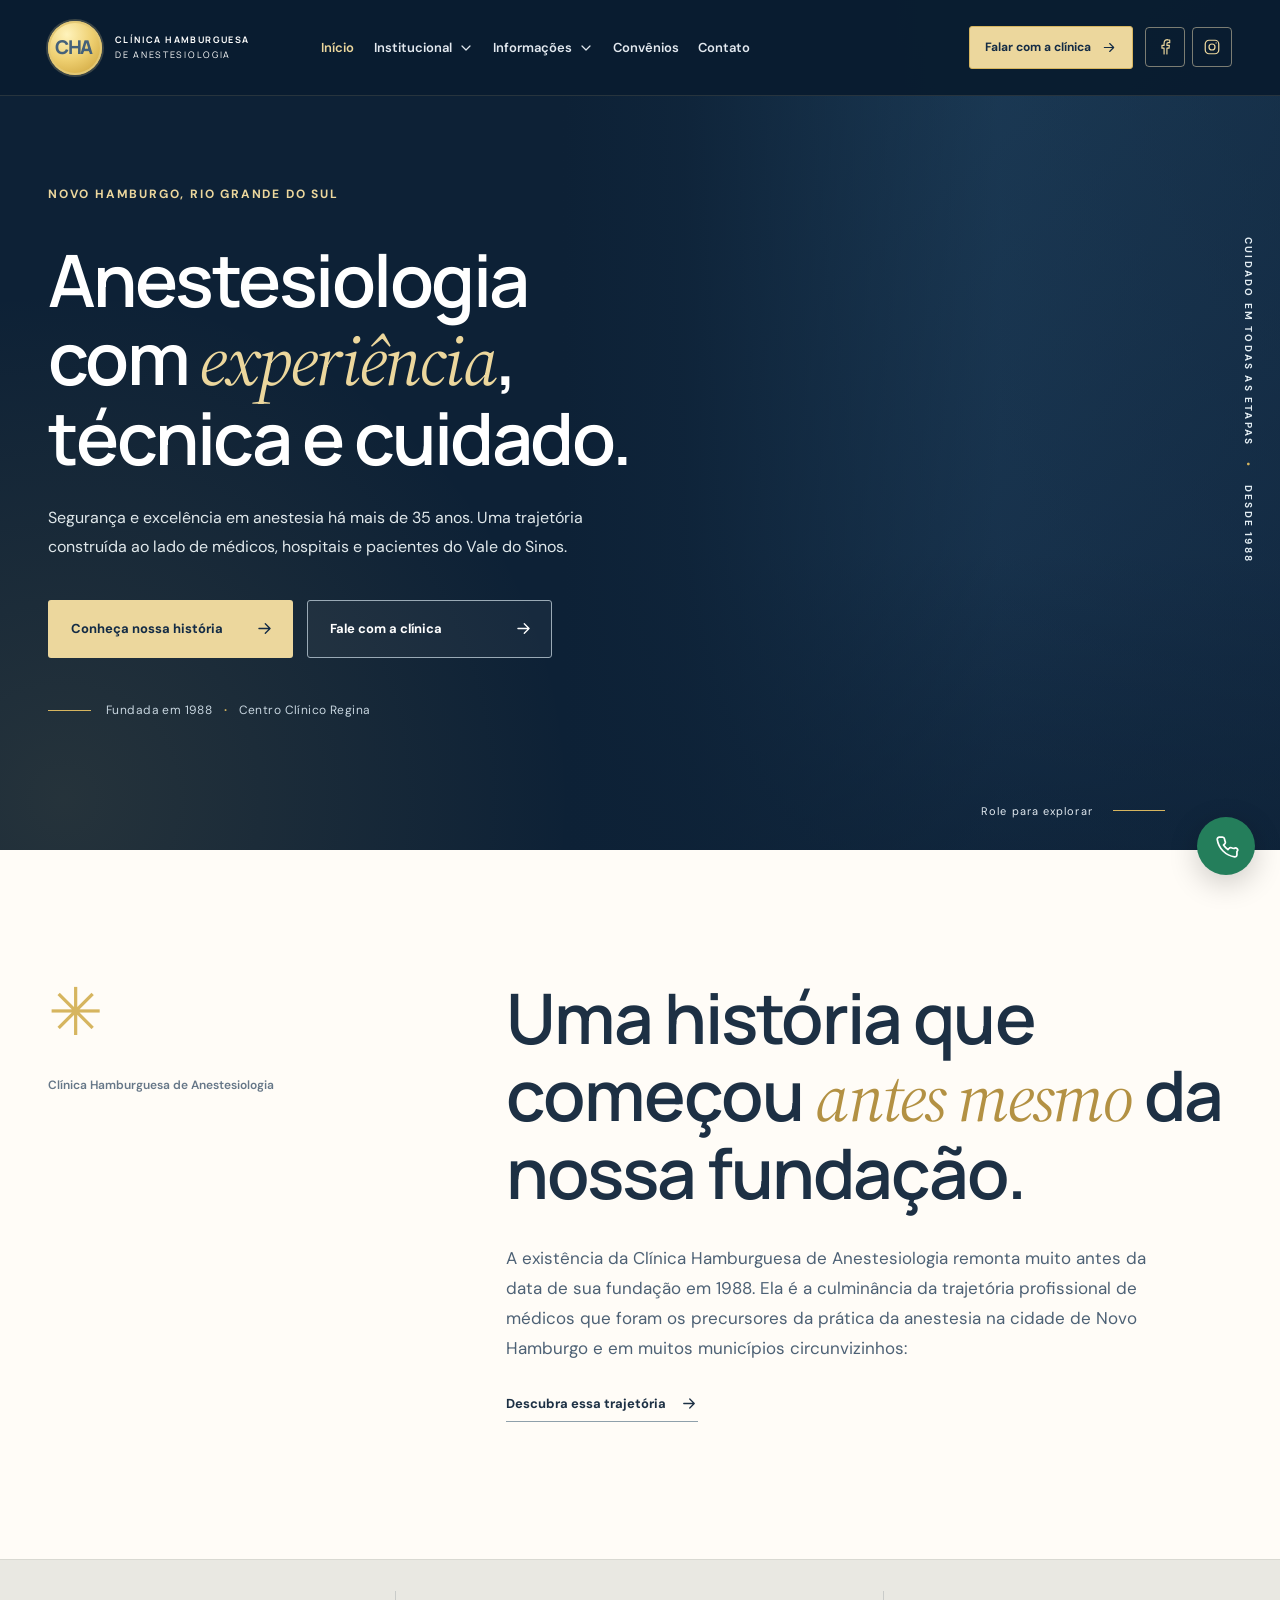
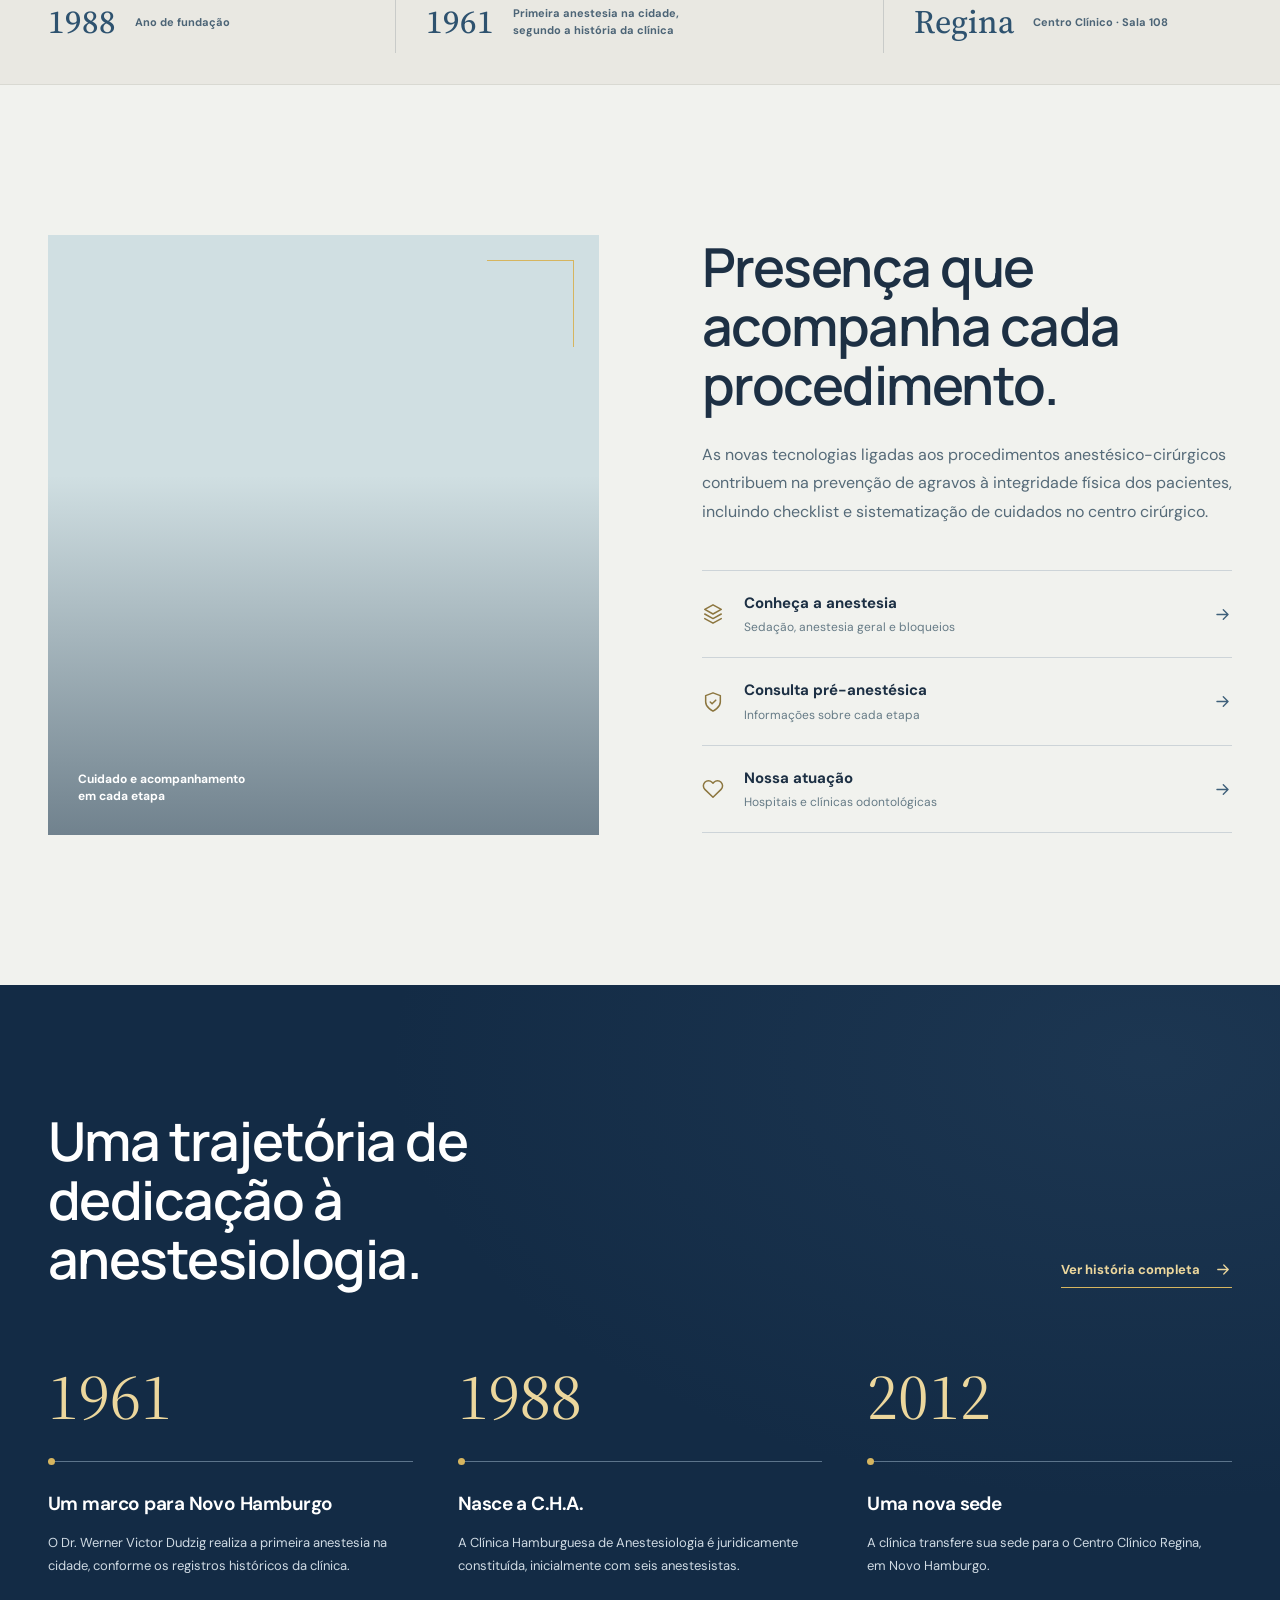
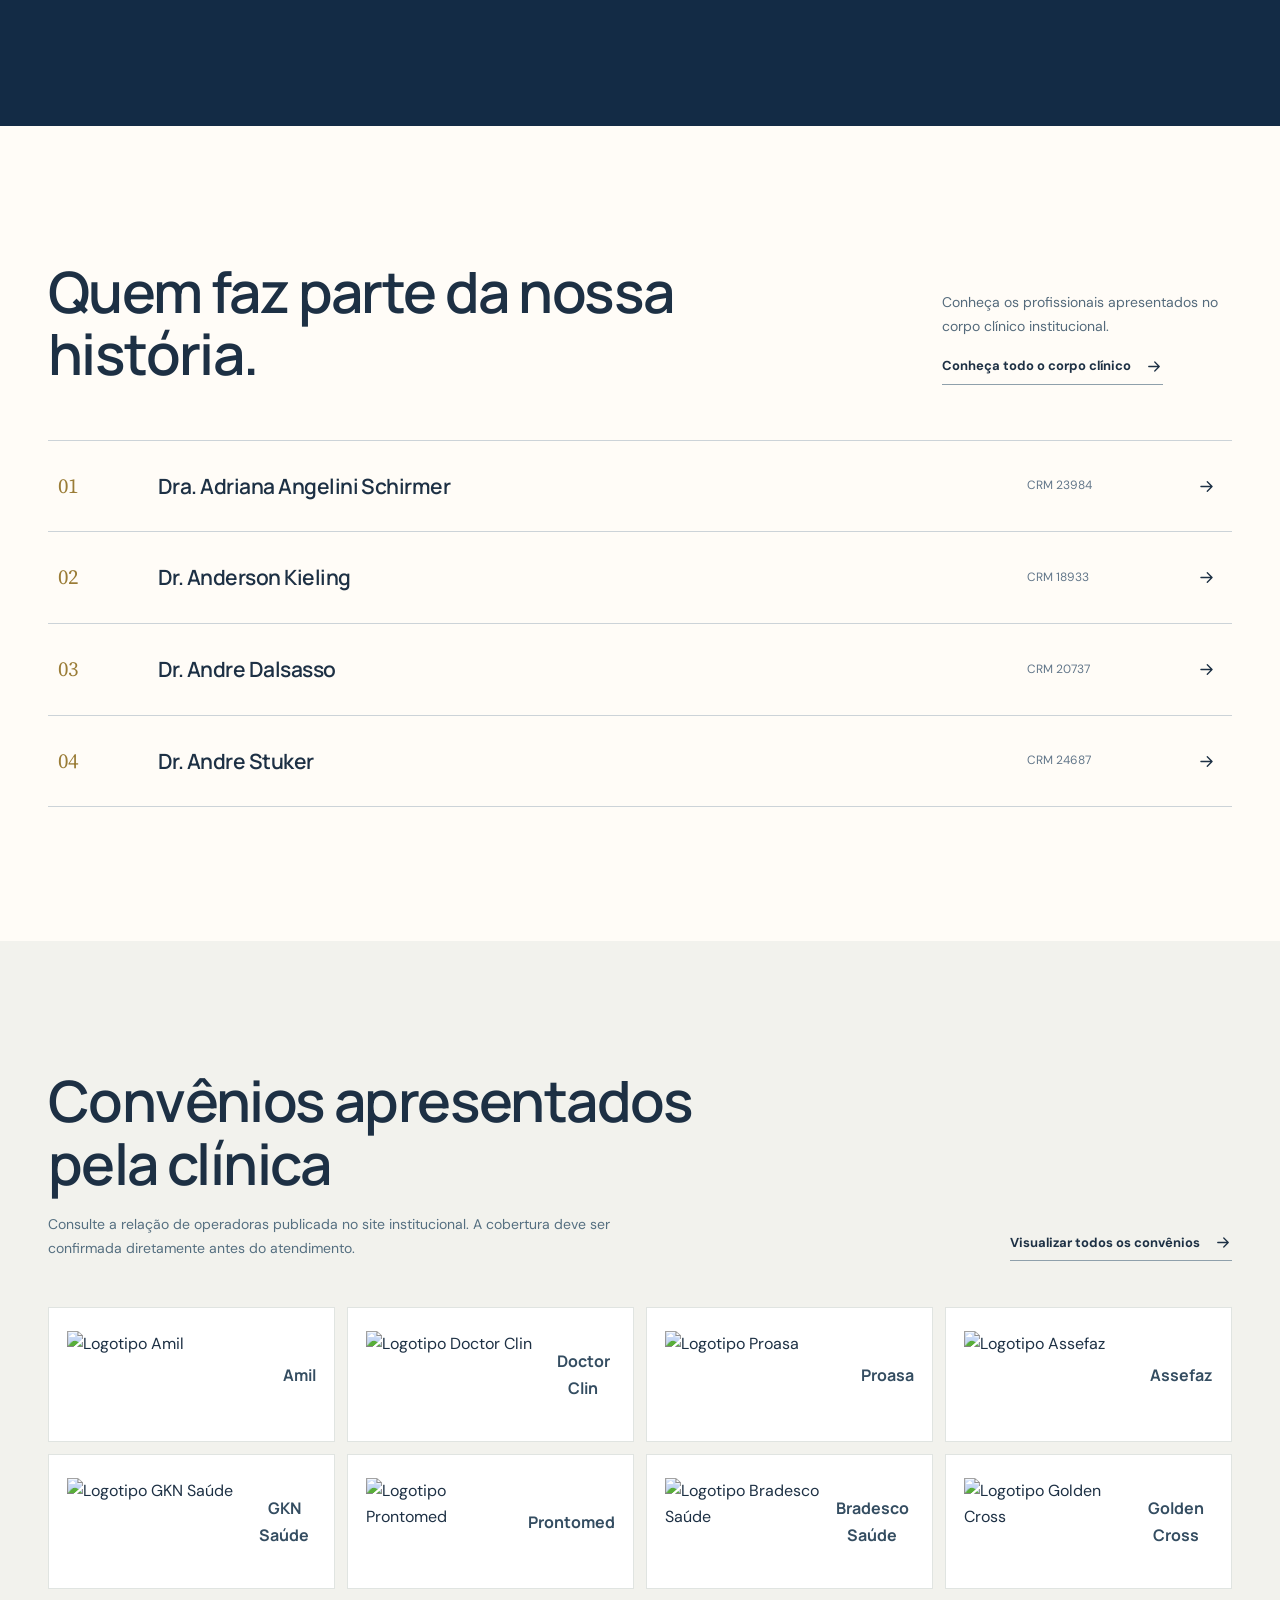
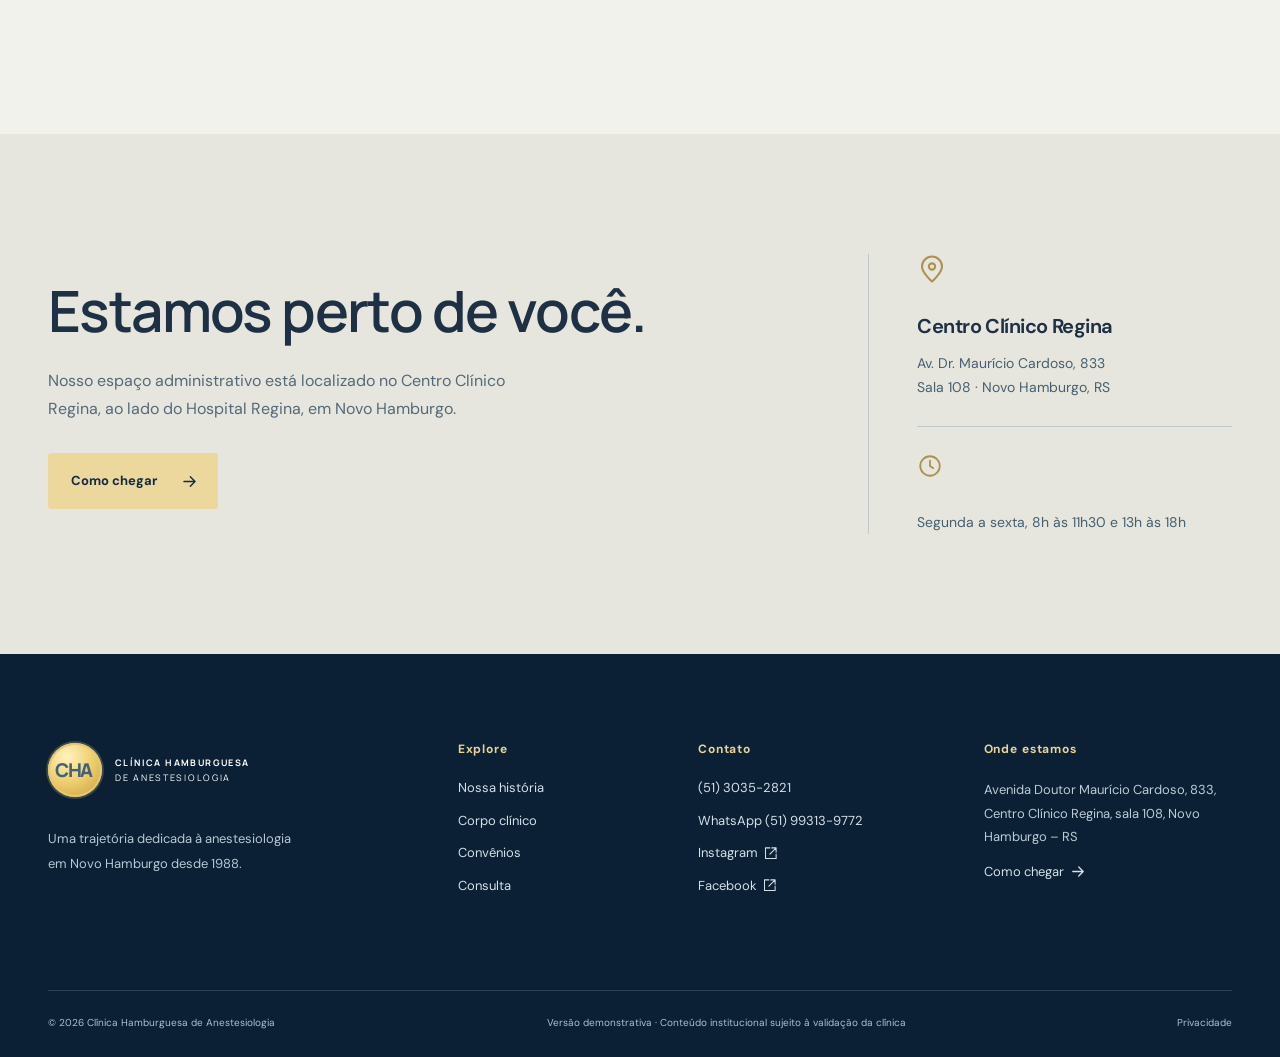
==== commit 056ce83e: "Corrige hero responsivo e espaçamento; adiciona redes sociais e favicon oficial" ====
--- a/index.html
+++ b/index.html
@@ -3,6 +3,9 @@
 <head>
   <meta charset="UTF-8" />
   <meta name="viewport" content="width=device-width, initial-scale=1" />
+  <link rel="icon" type="image/png" sizes="32x32" href="https://clinicaanestesiologia.com.br/wp-content/uploads/2016/03/cropped-icone-site-32x32.png" />
+  <link rel="icon" type="image/png" sizes="192x192" href="https://clinicaanestesiologia.com.br/wp-content/uploads/2016/03/cropped-icone-site-192x192.png" />
+  <link rel="apple-touch-icon" href="https://clinicaanestesiologia.com.br/wp-content/uploads/2016/03/cropped-icone-site-180x180.png" />
   <meta name="theme-color" content="#122943" />
   <meta name="description" content="Clínica Hamburguesa de Anestesiologia. Desde 1988 em Novo Hamburgo, RS. Conheça nossa história, corpo clínico, convênios e formas de atendimento." />
   <meta property="og:type" content="website" />
@@ -13,7 +16,8 @@
   <link rel="preconnect" href="https://fonts.googleapis.com" />
   <link rel="preconnect" href="https://fonts.gstatic.com" crossorigin />
   <link href="https://fonts.googleapis.com/css2?family=DM+Sans:wght@400;500;600;700&family=Manrope:wght@400;500;600;700;800&family=Source+Serif+4:opsz,wght@8..60,400;8..60,500;8..60,600&display=swap" rel="stylesheet" />
-  <style>:root{--navy:#132b45;--navy-2:#0d2136;--navy-3:#1f4267;--cream:#f7f5ef;--paper:#fffcf7;--gold:#d6b55f;--gold-2:#ecd79d;--ink:#1d3044;--muted:#57697a;--line:#dce0df;--white:#fff;--wrap:1232px;--serif:'Source Serif 4',Georgia,serif;--sans:'DM Sans',Arial,sans-serif;--display:'Manrope',Arial,sans-serif}
+  <style>
+:root{--navy:#132b45;--navy-2:#0d2136;--navy-3:#1f4267;--cream:#f7f5ef;--paper:#fffcf7;--gold:#d6b55f;--gold-2:#ecd79d;--ink:#1d3044;--muted:#57697a;--line:#dce0df;--white:#fff;--wrap:1232px;--serif:'Source Serif 4',Georgia,serif;--sans:'DM Sans',Arial,sans-serif;--display:'Manrope',Arial,sans-serif}
 *,*::before,*::after{box-sizing:border-box}html{scroll-behavior:smooth;scroll-padding-top:110px}body{margin:0;background:var(--cream);color:var(--ink);font-family:var(--sans);font-size:16px;line-height:1.65;-webkit-font-smoothing:antialiased;text-rendering:optimizeLegibility}::selection{background:var(--gold);color:var(--navy)}::-webkit-scrollbar{width:10px}::-webkit-scrollbar-thumb{background:#a7b3bc;border:2px solid var(--cream);border-radius:20px}::-webkit-scrollbar-track{background:var(--cream)}a{color:inherit;text-decoration:none}button,input{font:inherit}button{cursor:pointer}img{display:block;max-width:100%}svg{flex-shrink:0}h1,h2,h3,h4,p{margin-top:0}h1,h2,h3{line-height:1.1;letter-spacing:-.028em}h1,h2{font-family:var(--display);font-weight:600}h2{font-size:clamp(2.35rem,4.45vw,4.35rem)}h3{font-size:1.25rem;font-weight:650}p{line-height:1.77}a:focus-visible,button:focus-visible,input:focus-visible{outline:3px solid var(--gold);outline-offset:5px;border-radius:2px}.wrap{width:min(calc(100% - 96px),var(--wrap));margin-inline:auto}.top-progress{position:fixed;top:0;left:0;width:100%;height:3px;transform:scaleX(0);transform-origin:left;background:var(--gold);z-index:1000;pointer-events:none}.skip-link{position:fixed;top:-200px;left:24px;z-index:1001;background:var(--paper);padding:12px 20px}.skip-link:focus{top:12px}.no-script{padding:32px;max-width:700px;margin:auto}.site-header{position:fixed;z-index:100;top:0;width:100%;height:96px;color:white;transition:background .3s ease,height .3s ease,box-shadow .3s ease;background:linear-gradient(180deg,rgba(10,24,39,.62),rgba(10,24,39,0))}.site-header.scrolled{height:78px;background:rgba(12,32,53,.97);box-shadow:0 10px 35px #081b2f17}.header-inner{height:100%;display:flex;align-items:center;gap:28px;justify-content:space-between}.brand{display:inline-flex;align-items:center;gap:13px;min-width:253px;max-width:290px}.brand-mark{width:54px;height:54px;flex:none;border-radius:50%;background:radial-gradient(circle at 35% 25%,#fff3bc 0%,#eecf70 48%,#c79b32 100%);color:#45617a;display:flex;align-items:center;justify-content:center;box-shadow:inset 0 0 0 2px #e3c875,0 0 0 2px rgba(236,215,157,.22)}.brand-mark strong{font-family:var(--display);font-size:19px;font-weight:800;letter-spacing:-.08em;padding-right:3px}.brand-type{font-family:var(--display);display:grid;gap:3px;color:#fff;font-size:9px;font-weight:700;letter-spacing:.155em;line-height:1.35}.brand-type span:last-child{font-size:9px;font-weight:400;letter-spacing:.19em}.desktop-nav{display:flex;gap:26px;align-items:center;font-size:13px;font-weight:600}.desktop-nav>a,.nav-dropdown>button{white-space:nowrap;display:flex;gap:6px;align-items:center;color:#e3e9f0;transition:color .2s ease;background:none;border:0;padding:14px 0}.desktop-nav a:hover,.desktop-nav .is-current,.nav-dropdown button:hover{color:var(--gold-2)}.nav-dropdown{position:relative}.nav-dropdown button svg{transition:transform .25s}.nav-dropdown button[aria-expanded="true"] svg{transform:rotate(180deg)}.dropdown-panel{opacity:0;visibility:hidden;pointer-events:none;position:absolute;top:100%;left:-24px;width:224px;border-radius:8px;background:var(--paper);color:var(--navy);box-shadow:0 20px 45px #091a3052;padding:11px 0;transform:translateY(-7px);transition:opacity .18s,transform .18s,visibility .18s}.nav-dropdown:hover .dropdown-panel,.nav-dropdown:focus-within .dropdown-panel,.nav-dropdown:has(button[aria-expanded="true"]) .dropdown-panel{opacity:1;visibility:visible;pointer-events:auto;transform:translateY(0)}.dropdown-panel a{display:block;padding:9px 22px;transition:background .2s;color:var(--navy)}.dropdown-panel a:hover{background:#ede9dd;color:var(--navy)}.header-contact{margin-left:auto;display:inline-flex;align-items:center;gap:10px;color:var(--navy);background:var(--gold-2);border:1px solid var(--gold);padding:11px 15px;border-radius:3px;white-space:nowrap;font-weight:700;font-size:12px;transition:transform .25s,background .25s}.header-contact svg{width:16px}.header-contact:hover{transform:translateY(-2px);background:#ffe4a0}.mobile-toggle,.mobile-menu{display:none}.btn{display:inline-flex;align-items:center;justify-content:space-between;gap:23px;padding:17px 18px 17px 22px;min-height:56px;border:1px solid transparent;font-size:13px;font-weight:700;border-radius:3px;line-height:1.1;transition:background .25s,color .25s,transform .25s,box-shadow .25s;white-space:nowrap}.btn-icon{display:flex;align-items:center;justify-content:center}.btn:hover{transform:translateY(-3px);box-shadow:0 14px 28px rgba(4,16,30,.16)}.btn-gold{color:var(--navy);background:var(--gold-2)}.btn-gold:hover{background:#ffe5a0}.btn-outline{color:white;border-color:#9aaab6;background:#ffffff0b}.btn-outline:hover{background:#fff;color:var(--navy)}.btn-navy{background:var(--navy);color:white}.btn-navy:hover{background:var(--navy-3)}.text-link{display:inline-flex;gap:14px;align-items:center;font-size:13px;font-weight:700;border-bottom:1px solid #8fa0ab;padding-bottom:7px;transition:gap .2s,color .2s}.text-link svg,.contact-facts a svg,.map-bottom a svg,.footer-address a svg{width:18px;transition:transform .3s}.text-link:hover{gap:22px;color:#a47a23}.text-link.on-dark{color:var(--gold-2);border-color:#d6b55f}.light-surface{background:var(--paper)}
 /* Hero */
 .hero{height:min(850px,100svh);min-height:715px;background:var(--navy-2);position:relative;overflow:hidden;color:white}.hero-picture{position:absolute;inset:0 0 0 44%;background:linear-gradient(140deg,#234967,#172f4a);overflow:hidden}.hero-picture img{width:100%;height:100%;object-fit:cover;object-position:center;filter:saturate(.64) contrast(1.09) brightness(.84);animation:hero-zoom 13s cubic-bezier(.13,.84,.17,1) both}.hero-picture:after{content:'';position:absolute;inset:0;background:linear-gradient(90deg,var(--navy-2) 0%,rgba(13,33,54,.9) 17%,rgba(13,33,54,.28) 61%,rgba(13,33,54,.45) 100%),linear-gradient(0deg,rgba(13,33,54,.65),transparent 35%)}.hero-constellation{position:absolute;right:0;bottom:0;width:46%;height:65%;z-index:2;opacity:.28;pointer-events:none}.hero-noise{position:absolute;inset:0;z-index:2;pointer-events:none;background:radial-gradient(circle at 5% 94%,rgba(214,181,95,.12),transparent 35%)}.hero-grid{position:relative;display:grid;grid-template-columns:1fr;align-items:center;height:100%;z-index:5}.hero-text{padding-top:77px;max-width:720px}.hero-place{font-size:12px;letter-spacing:.15em;text-transform:uppercase;color:var(--gold-2);margin-bottom:36px;font-weight:700}.hero h1{font-size:clamp(3.65rem,6.3vw,6rem);line-height:1.075;max-width:775px;letter-spacing:-.037em;margin-bottom:28px;text-wrap:balance;animation:hero-enter .85s cubic-bezier(.16,1,.3,1) both}.hero h1 em,.manifesto-copy h2 em{font-family:var(--serif);font-weight:400;letter-spacing:-.033em}.hero h1 em{font-style:italic;color:var(--gold-2)}.hero-description{max-width:510px;line-height:1.78;color:#e0e8eb;font-size:16px;margin-bottom:34px;animation:hero-enter .95s .12s cubic-bezier(.16,1,.3,1) both}.hero-ctas{display:flex;flex-wrap:wrap;align-items:center;gap:12px;animation:hero-enter .95s .2s cubic-bezier(.16,1,.3,1) both}.hero-established{display:flex;gap:15px;align-items:center;color:#c7d5df;font-size:12px;margin-top:62px;letter-spacing:.035em}.hero-established b{color:var(--gold);padding:0 8px}.established-rule{width:43px;height:1px;background:var(--gold)}.hero-vertical{position:absolute;right:24px;top:47%;z-index:6;font-size:10px;color:#e2ecf2;letter-spacing:.22em;font-weight:700;writing-mode:vertical-rl;transform:translateY(-50%)}.hero-vertical span{color:var(--gold);padding:12px 0}.hero-scroll{position:absolute;right:9%;bottom:28px;z-index:5;display:flex;align-items:center;gap:20px;color:#e0e8ef;font-size:11px;letter-spacing:.1em}.hero-scroll span{width:52px;height:1px;background:var(--gold)}
@@ -34,9 +38,61 @@
 @media(max-width:740px){.wrap{width:calc(100% - 40px)}.site-header{height:75px}.site-header.scrolled{height:70px}.brand{min-width:auto;max-width:240px;gap:9px}.brand-mark{height:45px;width:45px}.brand-mark strong{font-size:17px}.brand-type{font-size:8px;letter-spacing:.09em}.brand-type span:last-child{font-size:8px;letter-spacing:.13em}.hero{min-height:760px;height:100svh;max-height:930px}.hero-picture{inset:0;background-color:#1e3954}.hero-picture img{object-position:54%}.hero-picture:after{background:linear-gradient(90deg,#0d2136f2,#0d2136b7 70%,#0d2136a3),linear-gradient(0deg,#0d2136bb,transparent)}.hero-constellation,.hero-vertical,.hero-scroll{display:none}.hero-grid{align-items:center}.hero-text{padding-top:60px}.hero-place{margin-bottom:25px;font-size:10px}.hero h1{font-size:clamp(3.1rem,10vw,4.4rem);letter-spacing:-.035em;margin-bottom:23px}.hero-description{font-size:14px;margin-bottom:30px}.hero-ctas{align-items:stretch;gap:10px}.hero-ctas .btn{width:100%;max-width:340px}.hero-established{margin-top:46px;font-size:11px;max-width:320px;line-height:1.5}.manifesto-section{padding:85px 0 93px}.manifesto{grid-template-columns:1fr;gap:34px}.manifesto-side{flex-direction:row;align-items:center;gap:18px}.manifesto-symbol{font-size:43px}.manifesto-copy h2{font-size:clamp(2.4rem,9vw,3.3rem)}.manifesto-copy p{font-size:15px}.highlight-content{display:grid;grid-template-columns:1fr;padding:0}.highlight-content>div{padding:24px 0;border-right:0;border-bottom:1px solid #c9cbc9}.highlight-content>div:last-child{border:0}.highlight-content strong{min-width:105px}.highlight-content span{max-width:230px}.care-section{padding:85px 0}.care-grid{grid-template-columns:1fr;gap:49px}.care-photo{height:400px}.care-copy h2{font-size:clamp(2.5rem,8vw,3.5rem)}.care-copy>p{font-size:15px;margin-bottom:26px}.history-preview{padding:85px 0 105px}.history-preview-top{display:block;margin-bottom:30px}.history-preview-top h2{margin-bottom:24px}.milestone-grid{grid-template-columns:1fr;gap:34px}.milestone{max-width:520px}.milestone-year{font-size:52px}.milestone-line{margin:16px 0 18px}.milestone p{max-width:490px}.people-preview{padding:90px 0}.people-heading{display:block;margin-bottom:36px}.people-heading h2{font-size:clamp(2.5rem,9vw,3.5rem);margin-bottom:25px}.person-row{grid-template-columns:40px 1fr 22px;gap:9px;padding:22px 0}.person-name{font-size:16px}.person-crm{display:none}.insurance-preview{padding:88px 0}.insurance-preview-head{display:block}.insurance-preview-head .text-link{margin-top:22px}.section-heading h2{font-size:clamp(2.5rem,9vw,3.4rem)}.logo-grid,.insurance-list .logo-grid{grid-template-columns:repeat(2,1fr);gap:9px}.logo-tile{min-height:118px;padding:9px}.logo-tile img{height:92px}.closing-section{padding:85px 0}.closing-grid{grid-template-columns:1fr;gap:54px}.closing-address{padding-left:25px}.closing-copy h2{font-size:clamp(2.7rem,10vw,4rem)}.page-hero{min-height:350px}.page-hero-inner{padding-top:140px;padding-bottom:55px}.page-hero h1{font-size:clamp(3.2rem,11vw,4.65rem)}.page-hero p{font-size:14px}.intro-full{display:block;padding-top:70px;padding-bottom:0}.intro-full h2{margin-bottom:20px}.editorial-layout{display:block;padding-top:60px;padding-bottom:80px}.editorial-aside{display:none}.editorial-block{padding-bottom:38px;margin-bottom:38px}.editorial-block h2{font-size:clamp(2rem,8vw,2.7rem)}.editorial-block p,.editorial-list{font-size:14px}.contact-band{padding:55px 0}.contact-band-in{display:block}.contact-band h2{margin-bottom:18px}.contact-band p{font-size:14px;margin-bottom:25px}.team-section{padding:60px 0 80px}.team-tools{display:block}.team-tools p{margin-bottom:20px}.search-box{width:100%}.team-grid{grid-template-columns:1fr;gap:12px}.team-card{min-height:290px}.team-card-top{padding-bottom:0}.team-monogram{font-size:40px}.clinic-intro{padding:75px 0}.clinic-intro-grid{grid-template-columns:1fr;gap:26px}.clinic-intro h2{margin-bottom:0}.staff-section{padding:70px 0}.staff-grid{grid-template-columns:1fr}.action-section{padding:70px 0}.action-row{grid-template-columns:1fr;gap:30px;margin-bottom:70px}.action-img{height:280px}.action-row.reverse .action-img{order:0}.action-row h2{margin-bottom:10px}.insurance-list{padding:64px 0 80px}.insurance-cta{display:block}.insurance-cta .btn{margin-top:20px}.social-section{padding:50px 0 90px}.social-block{grid-template-columns:1fr;gap:15px;padding-bottom:50px}.social-block h2{font-size:2.4rem}.social-block p,.social-block li{font-size:14px}.knowledge-section{padding:75px 0}.knowledge-grid{grid-template-columns:1fr}.knowledge-article{min-height:280px}.contact-main{padding:65px 0}.contact-main-grid{grid-template-columns:1fr;gap:60px}.contact-map{min-height:390px}.contact-map iframe{min-height:340px}.footer{padding-top:60px}.footer-top{grid-template-columns:1fr 1fr;column-gap:25px;row-gap:25px;padding-bottom:45px}.footer-top>div:first-child{grid-column:1/-1}.footer-address{grid-column:1/-1}.footer-bottom{flex-wrap:wrap;justify-content:flex-start;gap:10px;font-size:10px}.wa-float{width:53px;height:53px;right:16px;bottom:16px}.medical-warning{margin-top:30px;font-size:12px}.medical-warning+.editorial-layout{padding-top:55px}}
 @media(max-width:360px){.brand-type{font-size:7px}.brand-type span:last-child{font-size:7px}.hero h1{font-size:2.85rem}.hero-place{font-size:9px}.hero-description{font-size:13px}.btn{font-size:12px}.logo-grid,.insurance-list .logo-grid{grid-template-columns:1fr 1fr}}
 @media(prefers-reduced-motion:reduce){*,*::before,*::after{scroll-behavior:auto!important;animation:none!important;transition-duration:.01ms!important}.reveal{opacity:1!important;transform:none!important}.hero-picture img{transform:none!important}}
+
+
+/* v1.1 — ajuste de composição, ações no cabeçalho e respiro editorial */
+.site-header,.site-header.scrolled{background:rgba(10,29,48,.985);border-bottom:1px solid rgba(236,215,157,.13)}
+.header-inner{gap:clamp(14px,1.6vw,25px)}
+.brand{flex:0 0 auto}
+.desktop-nav{flex:0 1 auto;min-width:0;gap:clamp(12px,1.5vw,26px)}
+.header-actions{display:flex;flex:0 0 auto;align-items:center;gap:12px;margin-left:auto}
+.header-contact{margin-left:0;min-height:42px}
+.header-social{display:flex;align-items:center;gap:7px}
+.header-social-link{width:40px;height:40px;display:inline-flex;justify-content:center;align-items:center;border:1px solid rgba(237,222,183,.5);border-radius:4px;color:var(--gold-2);transition:background .2s,transform .2s,border-color .2s}
+.header-social-link:hover{background:rgba(237,222,183,.14);border-color:var(--gold-2);transform:translateY(-2px)}
+.mobile-social{display:none}
+/* O conteúdo define a altura real do hero; botões e rodapé jamais ficam recortados. */
+.hero{height:auto;min-height:min(850px,100svh);overflow:hidden}
+.hero-grid{height:auto;min-height:inherit;align-items:center;padding-block:clamp(155px,18vh,190px) clamp(100px,12vh,135px)}
+.hero-text{padding-top:0;max-width:730px;min-width:0}
+.hero h1{font-size:clamp(3.6rem,5.65vw,5.35rem);line-height:1.08;max-width:720px;letter-spacing:-.035em;margin-bottom:clamp(25px,3vh,35px)}
+.hero-description{max-width:580px;margin-bottom:38px;line-height:1.8}
+.hero-ctas{gap:14px;align-items:stretch;position:relative;z-index:1}
+.hero-ctas .btn{min-width:245px;min-height:58px}
+.hero-established{margin-top:43px;flex-wrap:wrap;row-gap:8px}
+.hero-scroll{bottom:30px}
+@media(max-width:1260px) and (min-width:1181px){
+ .header-inner{gap:15px}.brand{min-width:228px}.desktop-nav{gap:13px;font-size:11.5px}.header-actions{gap:9px}.header-contact{font-size:11px;padding:9px 11px}.header-social{gap:5px}.header-social-link{width:35px;height:35px}
+ .hero h1{font-size:clamp(3.5rem,5.3vw,4.8rem)}
+}
+@media(max-width:1180px){
+ .desktop-nav,.header-actions{display:none}
+ .site-header{height:82px}.site-header.scrolled{height:72px}
+ .mobile-toggle{width:46px;height:46px;border:1px solid #ffffff66;border-radius:4px;background:transparent;display:flex;flex-direction:column;align-items:center;justify-content:center;gap:5px;color:white;margin-left:auto}
+ .mobile-toggle span{display:block;width:22px;height:2px;background:white;transition:transform .2s,opacity .2s}
+ .mobile-toggle[aria-expanded="true"] span:first-child{transform:translateY(7px) rotate(45deg)}
+ .mobile-toggle[aria-expanded="true"] span:nth-child(2){opacity:0}
+ .mobile-toggle[aria-expanded="true"] span:last-child{transform:translateY(-7px) rotate(-45deg)}
+ .mobile-menu{top:82px}.site-header.scrolled .mobile-menu{top:72px}
+ .mobile-social{display:flex;flex-direction:column;gap:0;margin-top:20px;padding-top:18px;border-top:1px solid rgba(255,255,255,.28)}
+ .mobile-social a{display:flex;justify-content:space-between;align-items:center;gap:15px;color:var(--gold-2)}
+}
+@media(max-width:740px){
+ .site-header{height:75px}.site-header.scrolled{height:70px}
+ .mobile-menu{top:75px}.site-header.scrolled .mobile-menu{top:70px}
+ .hero{height:auto;min-height:100svh;max-height:none}
+ .hero-grid{padding-block:clamp(148px,17vh,190px) 105px;min-height:100svh}
+ .hero-text{padding-top:0}
+ .hero h1{font-size:clamp(3rem,10vw,4.35rem);line-height:1.1}
+ .hero-description{max-width:510px;margin-bottom:32px}
+ .hero-ctas .btn{min-width:0;min-height:56px;max-width:340px}
+ .hero-established{margin-top:40px}
+}
+@media(max-width:380px){.hero h1{font-size:clamp(2.55rem,10vw,3rem)}.hero-grid{padding-top:140px;padding-bottom:85px}}
+
 </style>
   <script type="module">
-export const config = {
+const config = {
   brand: 'Clínica Hamburguesa de Anestesiologia',
   short: 'C.H.A.',
   phone: '(51) 3035-2821',
@@ -44,13 +100,14 @@
   whatsapp: '(51) 99313-9772',
   whatsappHref: 'https://wa.me/5551993139772',
   instagram: 'https://www.instagram.com/clinicadeanestesiologia/',
+  facebook: 'https://www.facebook.com/clinicahamburguesa',
   address: 'Avenida Doutor Maurício Cardoso, 833, Centro Clínico Regina, sala 108, Novo Hamburgo – RS',
   maps: 'https://www.google.com/maps/search/?api=1&query=Centro+Cl%C3%ADnico+Regina+Avenida+Doutor+Maur%C3%ADcio+Cardoso+833+Novo+Hamburgo',
   mapEmbed: 'https://www.google.com/maps?q=Avenida%20Doutor%20Mauricio%20Cardoso%20833%20Novo%20Hamburgo%20RS&output=embed',
   schedule: 'Segunda a sexta, 8h às 11h30 e 13h às 18h',
   source: 'https://clinicaanestesiologia.com.br/'
 };
-export const team = [
+const team = [
  ['Dra. Adriana Angelini Schirmer','Médica Anestesiologista','23984','Formada pela FFCMPA - Faculdade Federal de Ciências Médicas de Porto Alegre em 1998. Residência na Santa Casa de Misericórdia de Porto Alegre em 2000.'],
  ['Dr. Anderson Kieling','Médico Anestesiologista','18933','Formado pela UCS - Universidade de Caxias do Sul em 1991. Residência na SANE - Sociedade de Anestesiologia de Porto Alegre em 1993.'],
  ['Dr. Andre Dalsasso','Médico Anestesiologista','20737','Formado pela UCPel - Universidade Católica de Pelotas em 1994. Residência no SAJ - Serviço de Anestesia de Joinville em 1997.'],
@@ -67,7 +124,7 @@
  ['Dr. Sergio Dudzig','Médico Anestesiologista','15272','Formado pela FFFCMPA - Fundação Faculdade Federal de Ciências Médicas de Porto Alegre em 1986. Residência no Centro de Ensino e Treinamento do Hospital Santa Casa em 1990 e Residência em Medicina Interna no Hospital Nossa Senhora da Conceição em 1988.'],
  ['Dr. Vinícius Mori','Médico Anestesiologista','19996','Formado pela UCS - Universidade de Caxias do Sul em 1993. Residência no Hospital/SPB - Hospital Sociedade Portuguesa de Beneficência de Santos em 1999.']
 ];
-export const staff = [
+const staff = [
  ['Rodrigo Amorim','Administrador','Responsável pela gestão administrativa da empresa'],
  ['Clarice Fink','Técnica em Enfermagem','Responsável pela escala médica.'],
  ['Justina Birck','Técnica em Enfermagem','Auxiliar técnica dos Anestesiologistas nos procedimentos'],
@@ -76,10 +133,10 @@
  ['Vanessa Valandro','Auxiliar administrativa','Responsável pela recepção, atendimento ao público e digitação das contas médicas']
 ];
 const I='https://clinicaanestesiologia.com.br/wp-content/uploads/2016/03/';
-export const insurances = [
+const insurances = [
  ['Amil','amil-1.jpg'],['Doctor Clin','https://clinicaanestesiologia.com.br/wp-content/uploads/2022/07/DOCTOR-CLIN-2.jpg'],['Proasa','proasa-3.jpg'],['Assefaz','assefaz-12.jpg'],['GKN Saúde','gknsaude-21.jpg'],['Prontomed','PRONTOMED-31.jpg'],['Bradesco Saúde','BRADESCO-SAUDE-13.jpg'],['Golden Cross','GOLDEN-CROSS-22.jpg'],['SAS','sas-32.jpg'],['CAAL','CAAL-14.jpg'],['Life Empresarial Saúde','LIFE-EMPRESARIAL-SAUDE-23.jpg'],['Sindrural','sindrural-33.jpg'],['Centro Clínico Gaúcho','CENTRO-CLINICO-GAUCHO-15.jpg'],['Multiclínica','MULTICLINICA-24.jpg'],['SulAmérica','SULAMERICA-34.jpg'],['Dana','dana-16.jpg'],['Postal Saúde','postalsaude-26.jpg'],['Unimed','unimed-35.jpg']
 ].map(([name,file])=>({name,image:file.startsWith('https://')?file:new URL(file,I).href}));
-export const historySections = [
+const historySections = [
  {heading:'Uma trajetória a partir dos anos 60',intro:'A existência da Clínica Hamburguesa de Anestesiologia remonta muito antes da data de sua fundação em 1988. Ela é a culminância da trajetória profissional de médicos que foram os precursores da prática da anestesia na cidade de Novo Hamburgo e em muitos municípios circunvizinhos:',items:[
   'Em 1º de novembro de 1961, o Dr. Werner Victor Dudzig, com especialidade médica em anestesia, realizou a primeira anestesia na cidade de Novo Hamburgo. Antes disso, médicos de cidades vizinhas e freiras realizavam os procedimentos de sedação;',
   'Unindo-se a ele e a seu convite, começou a atuar a partir de 1962, o Dr. Hélio Rist Dias, formado em 1961 pela UFRGS, ambos reconhecidos em todo o Rio Grande do Sul como profissionais especializados em anestesia e por suas atuações nos hospitais Regina e Operário (atual Hospital Geral);',
@@ -102,7 +159,7 @@
   'Em 2012, a Clínica Hamburguesa de Anestesiologia transfere a sua sede para o Centro Clínico Regina – atendendo o hospital Regina através de cerca de 20 convênios da área da saúde e a Unimed Vale do Sinos.'
  ]}
 ];
-export const anestesiaSections=[
+const anestesiaSections=[
  {heading:'Sedação',paragraphs:[
   'A sedação tem o objetivo de reduzir a ansiedade do paciente, “desconectando-o” do ambiente em que ele se encontra. A sedação permite que determinadas cirurgias ou exames sejam realizados confortavelmente pelo paciente.',
   'Utiliza-se medicamentos que podem ser aplicados por via venosa ou inalatória, geralmente são medicamentos que induzem o sono e retiram a ansiedade. A sedação pode ser feita isoladamente como no caso de exames diagnósticos ou associada à anestesia local ou regional para permitir que o paciente permaneça tranquilo durante o ato cirúrgico.',
@@ -123,7 +180,7 @@
   'Os bloqueios são freqüentemente realizados com o paciente sedado, de forma a promover maior conforto. Por este motivo, muitas vezes o paciente nem se lembra do momento da aplicação.'
  ]}
 ];
-export const consultaSections=[
+const consultaSections=[
  {heading:'A consulta',intro:'Esclarecimentos são fundamentais para que se respondam as dúvidas sobre as implicações da sedação. Assim, são colocados todos os fatores que irão influenciar no procedimento:',items:[
   'o paciente irá se sentir mais seguro e entenderá o papel do anestesista em toda a ação cirúrgica;',
   'será possível determinar a necessidade de se realizar exames auxiliares e possível avaliação com outros médicos;',
@@ -162,7 +219,7 @@
   'Caso surjam, após a cirurgia, sintomas como dor muito forte, febre elevada e persistente, dificuldade para respirar, náuseas e vômitos persistentes, edema (inchaço) no local da cirurgia ou sangramento excessivo, contate imediatamente com o seu médico, hospital ou clínica onde fez os procedimentos. Caso não seja possível fazer contato, procure o atendimento de urgência mais próximo.'
  ]}
 ];
-export const blog=[
+const blog=[
  ['Sociedade Brasileira de Anestesiologia','https://clinicaanestesiologia.com.br/2015/12/10/sociedade-brasileira-de-anestesiologia/','A Sociedade Brasileira de Anestesiologia (SBA) é uma associação civil, sem fins econômicos, fundada em 25 de fevereiro de 1948.'],
  ['Código de Ética Médica','https://clinicaanestesiologia.com.br/2015/12/10/codigo-de-etica-medica/','Resolução CFM 1931/2009. Aprova o Código de Ética Médica.'],
  ['Anestesia Dental na História','https://clinicaanestesiologia.com.br/2015/12/08/anestesia-dental-na-historia/','A capacidade de controlar a dor é uma parte crítica de todos os procedimentos odontológicos.']
@@ -173,7 +230,7 @@
 const E=s=>String(s).replace(/[&<>"']/g,x=>({'&':'&amp;','<':'&lt;','>':'&gt;','"':'&quot;',"'":'&#39;'}[x]));
 const arrow=`<svg width="19" height="19" viewBox="0 0 24 24" aria-hidden="true" fill="none" stroke="currentColor" stroke-width="1.7" stroke-linecap="round" stroke-linejoin="round"><path d="M5 12h14M13 6l6 6-6 6"/></svg>`;
 const chev=`<svg width="16" height="16" viewBox="0 0 24 24" aria-hidden="true" fill="none" stroke="currentColor" stroke-width="1.8" stroke-linecap="round" stroke-linejoin="round"><path d="m6 9 6 6 6-6"/></svg>`;
-const icon=(type,size=22)=>{const P={pin:'<path d="M20 10c0 5-8 12-8 12S4 15 4 10a8 8 0 1 1 16 0Z"/><circle cx="12" cy="10" r="2.5"/>',clock:'<circle cx="12" cy="12" r="9"/><path d="M12 7v5l3 2"/>',phone:'<path d="M22 16.92v3a2 2 0 0 1-2.18 2A19.8 19.8 0 0 1 3.09 5.18 2 2 0 0 1 5.08 3h3a2 2 0 0 1 2 1.72c.12.9.35 1.77.68 2.6a2 2 0 0 1-.45 2.11L9.1 10.65a16 16 0 0 0 4.25 4.25l1.22-1.21a2 2 0 0 1 2.11-.45c.83.33 1.7.56 2.6.68A2 2 0 0 1 22 16.92Z"/>',shield:'<path d="M12 22s8-4 8-10V5l-8-3-8 3v7c0 6 8 10 8 10Z"/><path d="m9 12 2 2 4-4"/>',layers:'<path d="m12 2 9 5-9 5-9-5 9-5Zm-9 10 9 5 9-5M3 17l9 5 9-5"/>',heart:'<path d="M20.8 4.6a5.5 5.5 0 0 0-7.8 0L12 5.7l-1.1-1.1a5.5 5.5 0 0 0-7.8 7.8L12 21l8.8-8.6a5.5 5.5 0 0 0 0-7.8Z"/>',external:'<path d="M14 3h7v7M21 3l-10 10M21 13v7H4V3h7"/>',instagram:'<rect x="3" y="3" width="18" height="18" rx="5"/><circle cx="12" cy="12" r="4"/><path d="M17.5 6.5h.01"/>'};return `<svg width="${size}" height="${size}" viewBox="0 0 24 24" fill="none" stroke="currentColor" stroke-width="1.65" stroke-linecap="round" stroke-linejoin="round" aria-hidden="true">${P[type]||P.heart}</svg>`};
+const icon=(type,size=22)=>{const P={pin:'<path d="M20 10c0 5-8 12-8 12S4 15 4 10a8 8 0 1 1 16 0Z"/><circle cx="12" cy="10" r="2.5"/>',clock:'<circle cx="12" cy="12" r="9"/><path d="M12 7v5l3 2"/>',phone:'<path d="M22 16.92v3a2 2 0 0 1-2.18 2A19.8 19.8 0 0 1 3.09 5.18 2 2 0 0 1 5.08 3h3a2 2 0 0 1 2 1.72c.12.9.35 1.77.68 2.6a2 2 0 0 1-.45 2.11L9.1 10.65a16 16 0 0 0 4.25 4.25l1.22-1.21a2 2 0 0 1 2.11-.45c.83.33 1.7.56 2.6.68A2 2 0 0 1 22 16.92Z"/>',shield:'<path d="M12 22s8-4 8-10V5l-8-3-8 3v7c0 6 8 10 8 10Z"/><path d="m9 12 2 2 4-4"/>',layers:'<path d="m12 2 9 5-9 5-9-5 9-5Zm-9 10 9 5 9-5M3 17l9 5 9-5"/>',heart:'<path d="M20.8 4.6a5.5 5.5 0 0 0-7.8 0L12 5.7l-1.1-1.1a5.5 5.5 0 0 0-7.8 7.8L12 21l8.8-8.6a5.5 5.5 0 0 0 0-7.8Z"/>',external:'<path d="M14 3h7v7M21 3l-10 10M21 13v7H4V3h7"/>',instagram:'<rect x="3" y="3" width="18" height="18" rx="5"/><circle cx="12" cy="12" r="4"/><path d="M17.5 6.5h.01"/>',facebook:'<path d="M14 21v-8h3l.45-4H14V7c0-1.1.4-1.8 1.8-1.8H18V1.6A20 20 0 0 0 15.2 1C11.7 1 10 3.2 10 6.4V9H7v4h3v8"/>'};return `<svg width="${size}" height="${size}" viewBox="0 0 24 24" fill="none" stroke="currentColor" stroke-width="1.65" stroke-linecap="round" stroke-linejoin="round" aria-hidden="true">${P[type]||P.heart}</svg>`};
 const nav=[['Início','/'],['Nossa história','/historia'],['A clínica','/a-clinica'],['Corpo clínico','/corpo-clinico'],['Anestesia','/anestesia'],['Consulta','/consulta'],['Atuação','/atuacao'],['Convênios','/convenios'],['Para saber','/para-saber'],['Ação social','/acao-social'],['Contato','/contato']];
 const here=()=>decodeURI(location.hash.replace(/^#/,''))||'/';
 const url=(path)=>`#${path}`;
@@ -182,17 +239,17 @@
 function header(path){return `<header class="site-header" id="site-header"><div class="header-inner wrap">
 <a class="brand" href="#/" aria-label="Clínica Hamburguesa de Anestesiologia — início"><span class="brand-mark"><strong>CHA</strong></span><span class="brand-type"><span>CLÍNICA HAMBURGUESA</span><span>DE ANESTESIOLOGIA</span></span></a>
 <nav class="desktop-nav" aria-label="Navegação principal"><a href="#/" class="${path==='/'?'is-current':''}">Início</a><div class="nav-dropdown"><button aria-expanded="false" aria-controls="menu-explore" type="button">Institucional ${chev}</button><div id="menu-explore" class="dropdown-panel">${nav.slice(1,4).map(([n,p])=>`<a class="${path===p?'is-current':''}" href="${url(p)}">${n}</a>`).join('')}<a href="#/acao-social">Ação social</a></div></div><div class="nav-dropdown"><button aria-expanded="false" aria-controls="menu-care" type="button">Informações ${chev}</button><div id="menu-care" class="dropdown-panel">${nav.slice(4,9).map(([n,p])=>`<a href="${url(p)}">${n}</a>`).join('')}</div></div><a href="#/convenios" class="${path==='/convenios'?'is-current':''}">Convênios</a><a href="#/contato" class="${path==='/contato'?'is-current':''}">Contato</a></nav>
-<a class="header-contact" target="_blank" rel="noopener noreferrer" href="${wpp()}">Falar com a clínica ${arrow}</a>
+<div class="header-actions"><a class="header-contact" target="_blank" rel="noopener noreferrer" href="${wpp()}">Falar com a clínica ${arrow}</a><div class="header-social" aria-label="Redes sociais"><a class="header-social-link" href="${config.facebook}" target="_blank" rel="noopener noreferrer" aria-label="Facebook da clínica" title="Facebook">${icon('facebook',17)}</a><a class="header-social-link" href="${config.instagram}" target="_blank" rel="noopener noreferrer" aria-label="Instagram da clínica" title="Instagram">${icon('instagram',18)}</a></div></div>
 <button id="mobile-toggle" class="mobile-toggle" type="button" aria-expanded="false" aria-controls="mobile-menu" aria-label="Abrir menu"><span></span><span></span><span></span></button>
-</div><nav class="mobile-menu" id="mobile-menu" aria-label="Menu para dispositivos móveis">${nav.map(([n,p])=>`<a href="${url(p)}" class="${path===p?'is-current':''}">${n} ${arrow}</a>`).join('')}</nav></header>`}
-function footer(){return `<footer class="footer"><div class="wrap"><div class="footer-top"><div><a class="brand brand-footer" href="#/"><span class="brand-mark"><strong>CHA</strong></span><span class="brand-type"><span>CLÍNICA HAMBURGUESA</span><span>DE ANESTESIOLOGIA</span></span></a><p>Uma trajetória dedicada à anestesiologia<br>em Novo Hamburgo desde 1988.</p></div><div><h3>Explore</h3><a href="#/historia">Nossa história</a><a href="#/corpo-clinico">Corpo clínico</a><a href="#/convenios">Convênios</a><a href="#/consulta">Consulta</a></div><div><h3>Contato</h3><a href="${config.phoneHref}">${config.phone}</a><a href="${config.whatsappHref}" target="_blank" rel="noopener">WhatsApp ${config.whatsapp}</a><a href="${config.instagram}" target="_blank" rel="noopener">Instagram ${icon('external',15)}</a></div><div class="footer-address"><h3>Onde estamos</h3><p>${config.address}</p><a href="${config.maps}" target="_blank" rel="noopener">Como chegar ${arrow}</a></div></div><div class="footer-bottom"><span>© ${new Date().getFullYear()} Clínica Hamburguesa de Anestesiologia</span><span>Versão demonstrativa · Conteúdo institucional sujeito à validação da clínica</span><a href="#/privacidade">Privacidade</a></div></div></footer>`}
+</div><nav class="mobile-menu" id="mobile-menu" aria-label="Menu para dispositivos móveis">${nav.map(([n,p])=>`<a href="${url(p)}" class="${path===p?'is-current':''}">${n} ${arrow}</a>`).join('')}<div class="mobile-social"><a href="${wpp()}" target="_blank" rel="noopener noreferrer">Falar com a clínica ${arrow}</a><a href="${config.facebook}" target="_blank" rel="noopener noreferrer">Facebook ${icon('facebook',19)}</a><a href="${config.instagram}" target="_blank" rel="noopener noreferrer">Instagram ${icon('instagram',19)}</a></div></nav></header>`}
+function footer(){return `<footer class="footer"><div class="wrap"><div class="footer-top"><div><a class="brand brand-footer" href="#/"><span class="brand-mark"><strong>CHA</strong></span><span class="brand-type"><span>CLÍNICA HAMBURGUESA</span><span>DE ANESTESIOLOGIA</span></span></a><p>Uma trajetória dedicada à anestesiologia<br>em Novo Hamburgo desde 1988.</p></div><div><h3>Explore</h3><a href="#/historia">Nossa história</a><a href="#/corpo-clinico">Corpo clínico</a><a href="#/convenios">Convênios</a><a href="#/consulta">Consulta</a></div><div><h3>Contato</h3><a href="${config.phoneHref}">${config.phone}</a><a href="${config.whatsappHref}" target="_blank" rel="noopener">WhatsApp ${config.whatsapp}</a><a href="${config.instagram}" target="_blank" rel="noopener noreferrer">Instagram ${icon('external',15)}</a><a href="${config.facebook}" target="_blank" rel="noopener noreferrer">Facebook ${icon('external',15)}</a></div><div class="footer-address"><h3>Onde estamos</h3><p>${config.address}</p><a href="${config.maps}" target="_blank" rel="noopener">Como chegar ${arrow}</a></div></div><div class="footer-bottom"><span>© ${new Date().getFullYear()} Clínica Hamburguesa de Anestesiologia</span><span>Versão demonstrativa · Conteúdo institucional sujeito à validação da clínica</span><a href="#/privacidade">Privacidade</a></div></div></footer>`}
 function sectionHeader(heading, intro='',cls=''){return `<div class="section-heading ${cls}"><h2>${heading}</h2>${intro?`<p>${intro}</p>`:''}</div>`}
 function pageHero(title,description='',img='',variant=''){return `<section class="page-hero ${variant}"><div class="page-hero-art" ${img?`style="background-image:linear-gradient(90deg,rgba(18,41,67,.94),rgba(18,41,67,.72)),url('${img}')"`:''}></div><div class="wrap page-hero-inner"><div class="breadcrumbs"><a href="#/">Início</a><span aria-hidden="true">/</span><span>${title}</span></div><h1>${title}</h1>${description?`<p>${description}</p>`:''}</div><div class="page-hero-line" aria-hidden="true"></div></section>`}
 function waCta(){return `<section class="contact-band"><div class="wrap contact-band-in"><div><h2>Estamos à disposição para esclarecer suas dúvidas.</h2><p>Entre em contato com a equipe administrativa da Clínica Hamburguesa de Anestesiologia.</p></div>${linkBtn('Entrar em contato',wpp(),'gold','target="_blank" rel="noopener noreferrer"')}</div></section>`}
 const photo = {
- hero:'https://unsplash.com/photos/P9w9U_VyshQ/download?force=true&w=1800',
- medical:'https://unsplash.com/photos/Scr5C6EGz9I/download?force=true&w=1300',
- room:'https://unsplash.com/photos/LpG6c7mQfXo/download?force=true&w=1250'
+ hero:'https://unsplash.com/photos/kQpoOC1GTAk/download?force=true&w=1800',
+ medical:'https://unsplash.com/photos/-NJvNctChC8/download?force=true&w=1300',
+ room:'https://unsplash.com/photos/unpmq8bHqek/download?force=true&w=1250'
 };
 function home(){return `<section class="hero" id="hero"><div class="hero-picture"><img src="${photo.hero}" alt="Equipe médica em sala cirúrgica — imagem ilustrativa" fetchpriority="high" decoding="async" onerror="this.style.display='none'" /></div><canvas class="hero-constellation" id="hero-three" aria-hidden="true"></canvas><div class="hero-noise" aria-hidden="true"></div><div class="wrap hero-grid"><div class="hero-text"><p class="hero-place">Novo Hamburgo, Rio Grande do Sul</p><h1>Anestesiologia com <em>experiência</em>, técnica e cuidado.</h1><p class="hero-description">Segurança e excelência em anestesia há mais de 35 anos. Uma trajetória construída ao lado de médicos, hospitais e pacientes do Vale do Sinos.</p><div class="hero-ctas">${linkBtn('Conheça nossa história','#/historia')}${linkBtn('Fale com a clínica',wpp(),'outline','target="_blank" rel="noopener noreferrer"')}</div><div class="hero-established"><span class="established-rule"></span><span>Fundada em 1988 <b>·</b> Centro Clínico Regina</span></div></div></div><div class="hero-vertical" aria-hidden="true">CUIDADO EM TODAS AS ETAPAS <span>•</span> DESDE 1988</div><div class="hero-scroll" aria-hidden="true">Role para explorar <span></span></div></section>
 <section class="manifesto-section light-surface"><div class="wrap manifesto"><div class="manifesto-side reveal"><span class="manifesto-symbol">✳</span><span>Clínica Hamburguesa de Anestesiologia</span></div><div class="manifesto-copy reveal"><h2>Uma história que começou <em>antes mesmo</em> da nossa fundação.</h2><p>${historySections[0].intro}</p><a class="text-link" href="#/historia">Descubra essa trajetória ${arrow}</a></div></div></section>
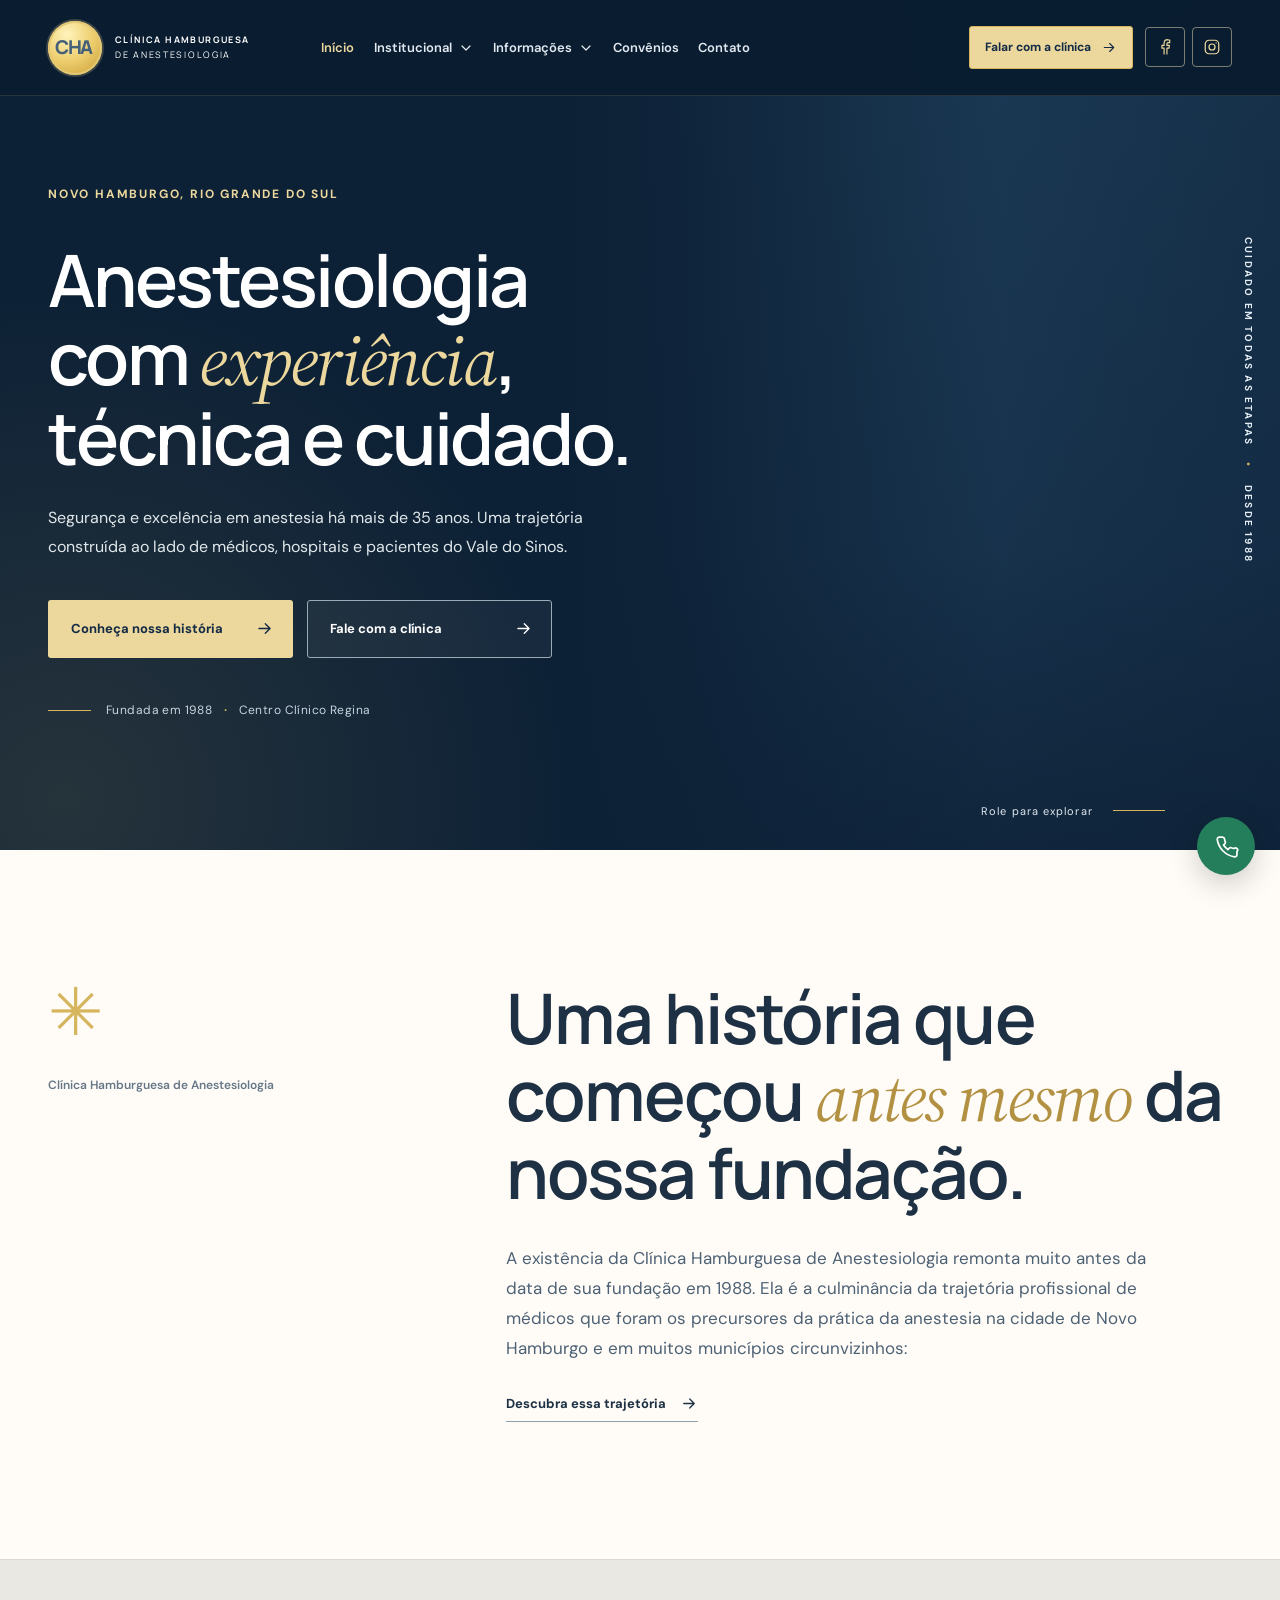
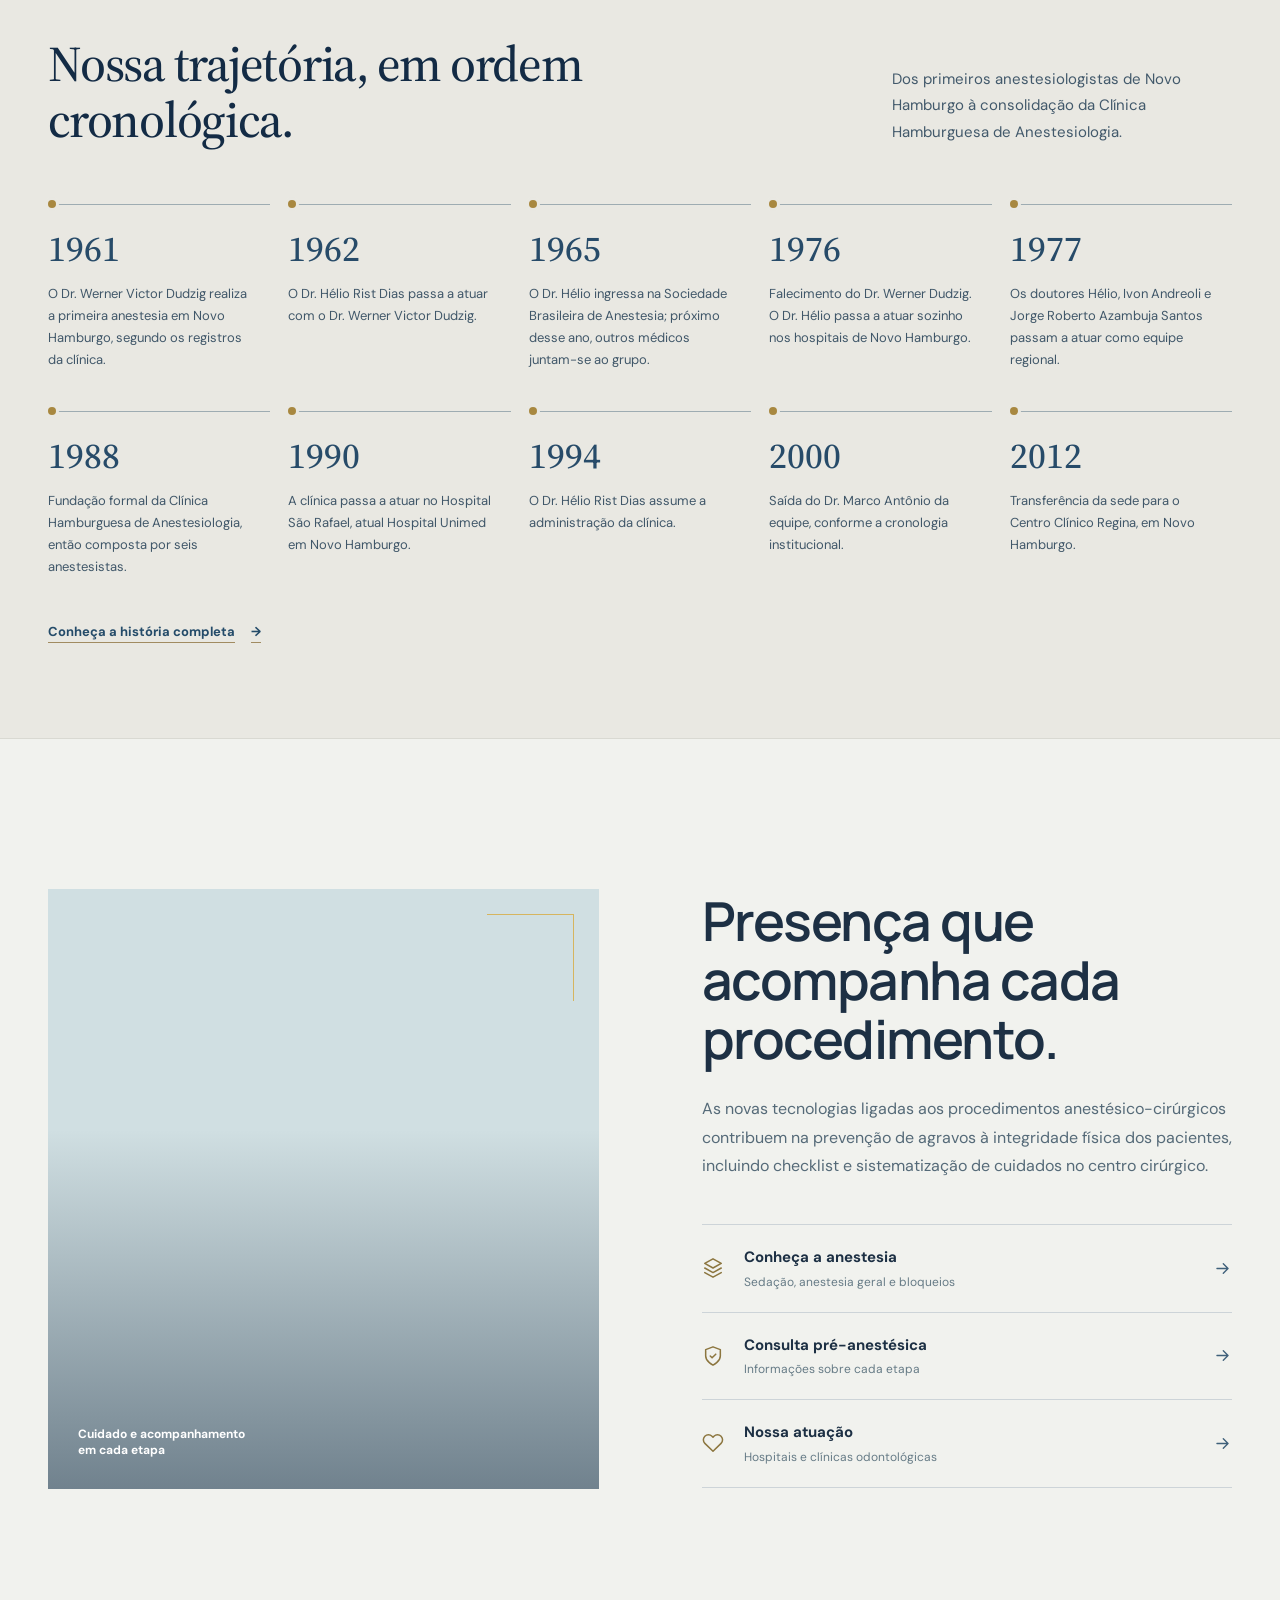
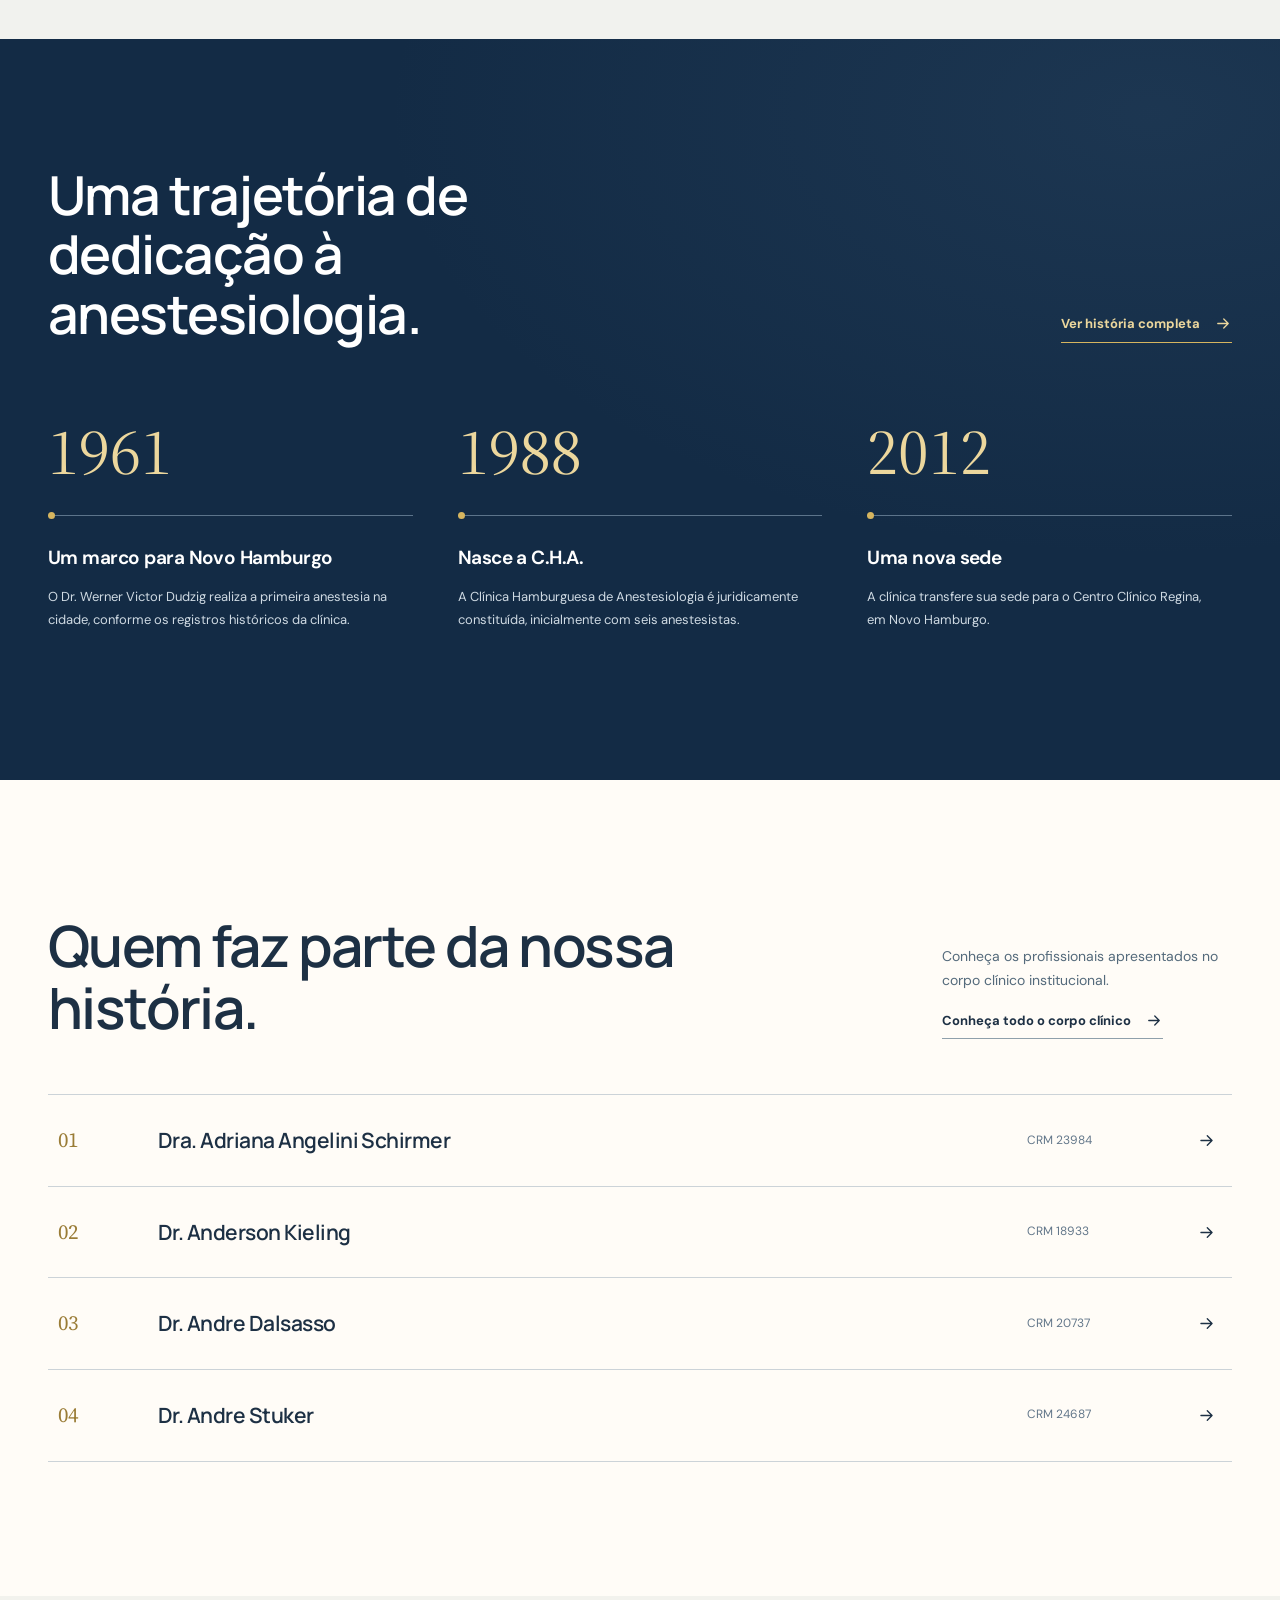
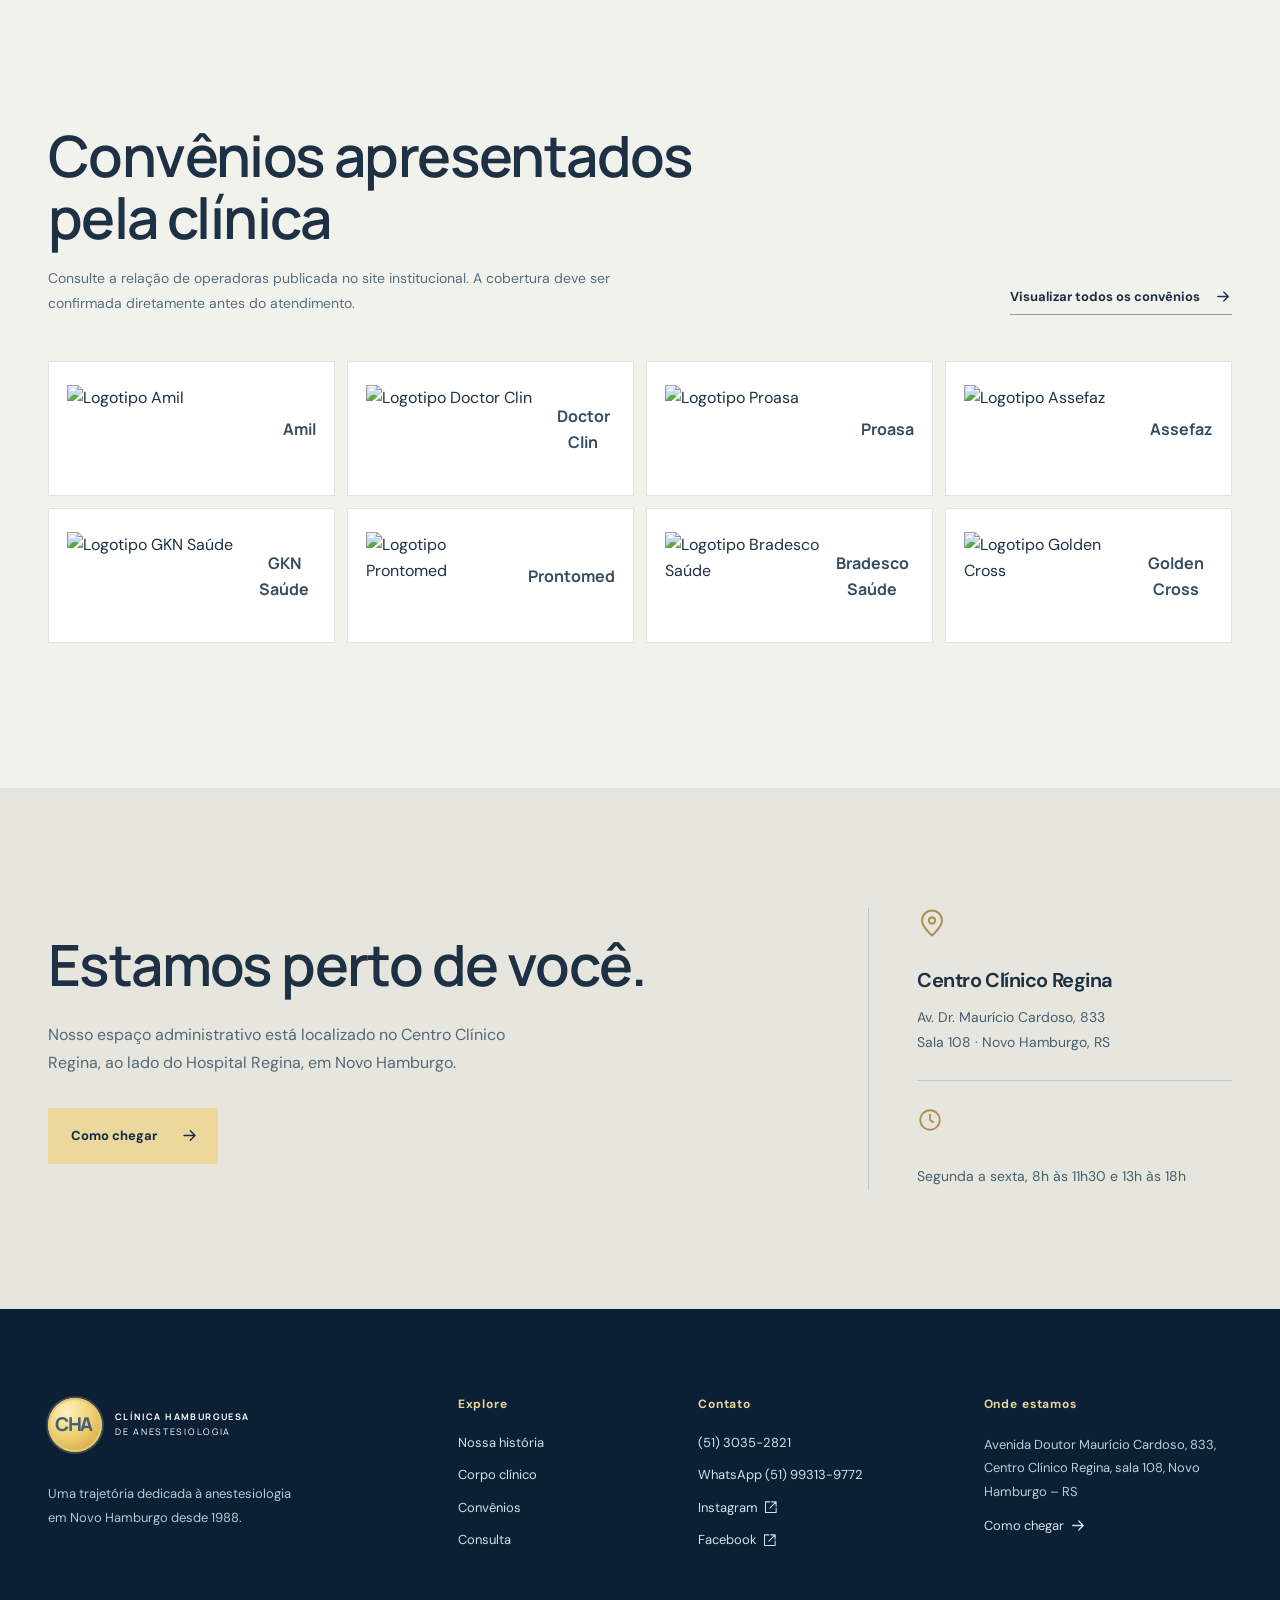
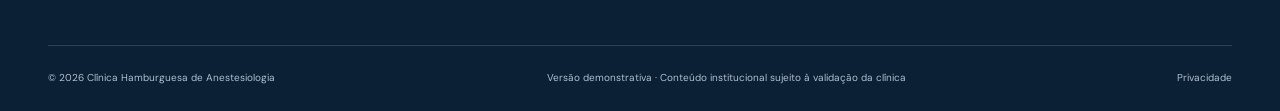
==== commit ecc87c4d: "Corrige cronologia histórica da home com dez marcos em sequência responsiva" ====
--- a/index.html
+++ b/index.html
@@ -90,6 +90,23 @@
 }
 @media(max-width:380px){.hero h1{font-size:clamp(2.55rem,10vw,3rem)}.hero-grid{padding-top:140px;padding-bottom:85px}}
 
+
+/* Cronologia institucional — sequência integral dos marcos datados da história oficial. */
+.historical-timeline{background:#e9e8e2;border-block:1px solid #d9d9d2}
+.historical-timeline-inner{padding:76px 0 84px}
+.timeline-heading{display:flex;align-items:end;justify-content:space-between;gap:56px}
+.timeline-heading h2{color:var(--navy);font-family:var(--serif);font-size:clamp(2.25rem,3.9vw,3.65rem);font-weight:500;letter-spacing:-.025em;line-height:1.13;max-width:690px;margin:0}
+.timeline-heading p{max-width:340px;color:#42596b;font-size:15px;line-height:1.75;margin:0 0 4px}
+.timeline-items{list-style:none;margin:55px 0 25px;padding:0;display:grid;grid-template-columns:repeat(5,minmax(0,1fr));gap:34px 18px}
+.timeline-items li{position:relative;min-width:0;padding:25px 14px 6px 0;border-top:1px solid #9eacb2}
+.timeline-items li::before{content:'';position:absolute;left:0;top:-4.5px;width:8px;height:8px;border-radius:50%;background:#a88840;box-shadow:0 0 0 3px #e9e8e2}
+.timeline-items time{display:block;font-family:var(--serif);font-size:clamp(2.1rem,2.8vw,2.9rem);font-weight:500;line-height:1.08;color:#274b69;font-variant-numeric:lining-nums tabular-nums}
+.timeline-items p{font-size:13px;line-height:1.68;color:#405769;margin:15px 0 0;overflow-wrap:break-word}
+.timeline-more{display:inline-flex;align-items:center;gap:16px;padding:12px 0;font-size:13px;font-weight:700;color:#244b69;text-decoration:underline;text-decoration-color:#a18b61;text-underline-offset:6px;transition:gap .2s,color .2s}
+.timeline-more:hover{gap:22px;color:#8d692b}.timeline-more:focus-visible{outline:3px solid #9d7b34;outline-offset:5px}
+@media(max-width:1100px){.timeline-items{grid-template-columns:repeat(3,minmax(0,1fr))}.timeline-heading{gap:35px}}
+@media(max-width:780px){.historical-timeline-inner{padding:64px 0 72px}.timeline-heading{display:block}.timeline-heading h2{max-width:650px}.timeline-heading p{margin-top:18px;max-width:580px}.timeline-items{grid-template-columns:repeat(2,minmax(0,1fr));gap:24px;margin-top:38px}}
+@media(max-width:560px){.historical-timeline-inner{padding:53px 0 57px}.timeline-heading h2{font-size:clamp(2rem,8.2vw,2.7rem)}.timeline-heading p{font-size:14px;line-height:1.65}.timeline-items{grid-template-columns:1fr;gap:0;margin-top:35px;margin-bottom:19px}.timeline-items li{display:grid;grid-template-columns:80px minmax(0,1fr);gap:18px;align-items:start;padding:18px 0;min-height:0}.timeline-items li::before{display:none}.timeline-items time{font-size:31px}.timeline-items p{font-size:13px;margin:1px 0 0;line-height:1.65}.timeline-more{font-size:13px}}
 </style>
   <script type="module">
 const config = {
@@ -253,7 +270,7 @@
 };
 function home(){return `<section class="hero" id="hero"><div class="hero-picture"><img src="${photo.hero}" alt="Equipe médica em sala cirúrgica — imagem ilustrativa" fetchpriority="high" decoding="async" onerror="this.style.display='none'" /></div><canvas class="hero-constellation" id="hero-three" aria-hidden="true"></canvas><div class="hero-noise" aria-hidden="true"></div><div class="wrap hero-grid"><div class="hero-text"><p class="hero-place">Novo Hamburgo, Rio Grande do Sul</p><h1>Anestesiologia com <em>experiência</em>, técnica e cuidado.</h1><p class="hero-description">Segurança e excelência em anestesia há mais de 35 anos. Uma trajetória construída ao lado de médicos, hospitais e pacientes do Vale do Sinos.</p><div class="hero-ctas">${linkBtn('Conheça nossa história','#/historia')}${linkBtn('Fale com a clínica',wpp(),'outline','target="_blank" rel="noopener noreferrer"')}</div><div class="hero-established"><span class="established-rule"></span><span>Fundada em 1988 <b>·</b> Centro Clínico Regina</span></div></div></div><div class="hero-vertical" aria-hidden="true">CUIDADO EM TODAS AS ETAPAS <span>•</span> DESDE 1988</div><div class="hero-scroll" aria-hidden="true">Role para explorar <span></span></div></section>
 <section class="manifesto-section light-surface"><div class="wrap manifesto"><div class="manifesto-side reveal"><span class="manifesto-symbol">✳</span><span>Clínica Hamburguesa de Anestesiologia</span></div><div class="manifesto-copy reveal"><h2>Uma história que começou <em>antes mesmo</em> da nossa fundação.</h2><p>${historySections[0].intro}</p><a class="text-link" href="#/historia">Descubra essa trajetória ${arrow}</a></div></div></section>
-<section class="highlight-strip" aria-label="Informações da clínica"><div class="wrap highlight-content"><div><strong>1988</strong><span>Ano de fundação</span></div><div><strong>1961</strong><span>Primeira anestesia na cidade, segundo a história da clínica</span></div><div><strong>Regina</strong><span>Centro Clínico · Sala 108</span></div></div></section>
+<section class="historical-timeline" aria-labelledby="timeline-title"><div class="wrap historical-timeline-inner"><div class="timeline-heading"><h2 id="timeline-title">Nossa trajetória, em ordem cronológica.</h2><p>Dos primeiros anestesiologistas de Novo Hamburgo à consolidação da Clínica Hamburguesa de Anestesiologia.</p></div><ol class="timeline-items"><li><time datetime="1961">1961</time><p>O Dr. Werner Victor Dudzig realiza a primeira anestesia em Novo Hamburgo, segundo os registros da clínica.</p></li><li><time datetime="1962">1962</time><p>O Dr. Hélio Rist Dias passa a atuar com o Dr. Werner Victor Dudzig.</p></li><li><time datetime="1965">1965</time><p>O Dr. Hélio ingressa na Sociedade Brasileira de Anestesia; próximo desse ano, outros médicos juntam-se ao grupo.</p></li><li><time datetime="1976">1976</time><p>Falecimento do Dr. Werner Dudzig. O Dr. Hélio passa a atuar sozinho nos hospitais de Novo Hamburgo.</p></li><li><time datetime="1977">1977</time><p>Os doutores Hélio, Ivon Andreoli e Jorge Roberto Azambuja Santos passam a atuar como equipe regional.</p></li><li><time datetime="1988">1988</time><p>Fundação formal da Clínica Hamburguesa de Anestesiologia, então composta por seis anestesistas.</p></li><li><time datetime="1990">1990</time><p>A clínica passa a atuar no Hospital São Rafael, atual Hospital Unimed em Novo Hamburgo.</p></li><li><time datetime="1994">1994</time><p>O Dr. Hélio Rist Dias assume a administração da clínica.</p></li><li><time datetime="2000">2000</time><p>Saída do Dr. Marco Antônio da equipe, conforme a cronologia institucional.</p></li><li><time datetime="2012">2012</time><p>Transferência da sede para o Centro Clínico Regina, em Novo Hamburgo.</p></li></ol><a class="timeline-more" href="#/historia">Conheça a história completa <span aria-hidden="true">→</span></a></div></section>
 <section class="care-section"><div class="wrap care-grid"><div class="care-photo reveal"><img src="${photo.medical}" alt="Profissional de saúde operando monitor médico — imagem ilustrativa" loading="lazy" onerror="this.style.display='none'"/><span class="care-photo-note">Cuidado e acompanhamento em cada etapa</span><div class="care-photo-corner"></div></div><div class="care-copy reveal"><h2>Presença que acompanha cada procedimento.</h2><p>As novas tecnologias ligadas aos procedimentos anestésico-cirúrgicos contribuem na prevenção de agravos à integridade física dos pacientes, incluindo checklist e sistematização de cuidados no centro cirúrgico.</p><div class="care-links"><a href="#/anestesia"><span>${icon('layers')}</span><span><b>Conheça a anestesia</b><small>Sedação, anestesia geral e bloqueios</small></span>${arrow}</a><a href="#/consulta"><span>${icon('shield')}</span><span><b>Consulta pré-anestésica</b><small>Informações sobre cada etapa</small></span>${arrow}</a><a href="#/atuacao"><span>${icon('heart')}</span><span><b>Nossa atuação</b><small>Hospitais e clínicas odontológicas</small></span>${arrow}</a></div></div></div></section>
 <section class="history-preview"><div class="wrap"><div class="history-preview-top reveal"><h2>Uma trajetória de dedicação à anestesiologia.</h2><a class="text-link on-dark" href="#/historia">Ver história completa ${arrow}</a></div><div class="milestone-grid"><article class="milestone reveal"><span class="milestone-year">1961</span><div class="milestone-line"></div><h3>Um marco para Novo Hamburgo</h3><p>O Dr. Werner Victor Dudzig realiza a primeira anestesia na cidade, conforme os registros históricos da clínica.</p></article><article class="milestone reveal"><span class="milestone-year">1988</span><div class="milestone-line"></div><h3>Nasce a C.H.A.</h3><p>A Clínica Hamburguesa de Anestesiologia é juridicamente constituída, inicialmente com seis anestesistas.</p></article><article class="milestone reveal"><span class="milestone-year">2012</span><div class="milestone-line"></div><h3>Uma nova sede</h3><p>A clínica transfere sua sede para o Centro Clínico Regina, em Novo Hamburgo.</p></article></div></div></section>
 <section class="people-preview light-surface"><div class="wrap"><div class="people-heading reveal"><h2>Quem faz parte da nossa história.</h2><div><p>Conheça os profissionais apresentados no corpo clínico institucional.</p><a href="#/corpo-clinico" class="text-link">Conheça todo o corpo clínico ${arrow}</a></div></div><div class="people-shortlist">${team.slice(0,4).map((d,i)=>`<a class="person-row reveal" href="#/corpo-clinico"><span class="person-index">0${i+1}</span><span class="person-name">${E(d[0])}</span><span class="person-crm">CRM ${d[2]}</span>${arrow}</a>`).join('')}</div></div></section>
